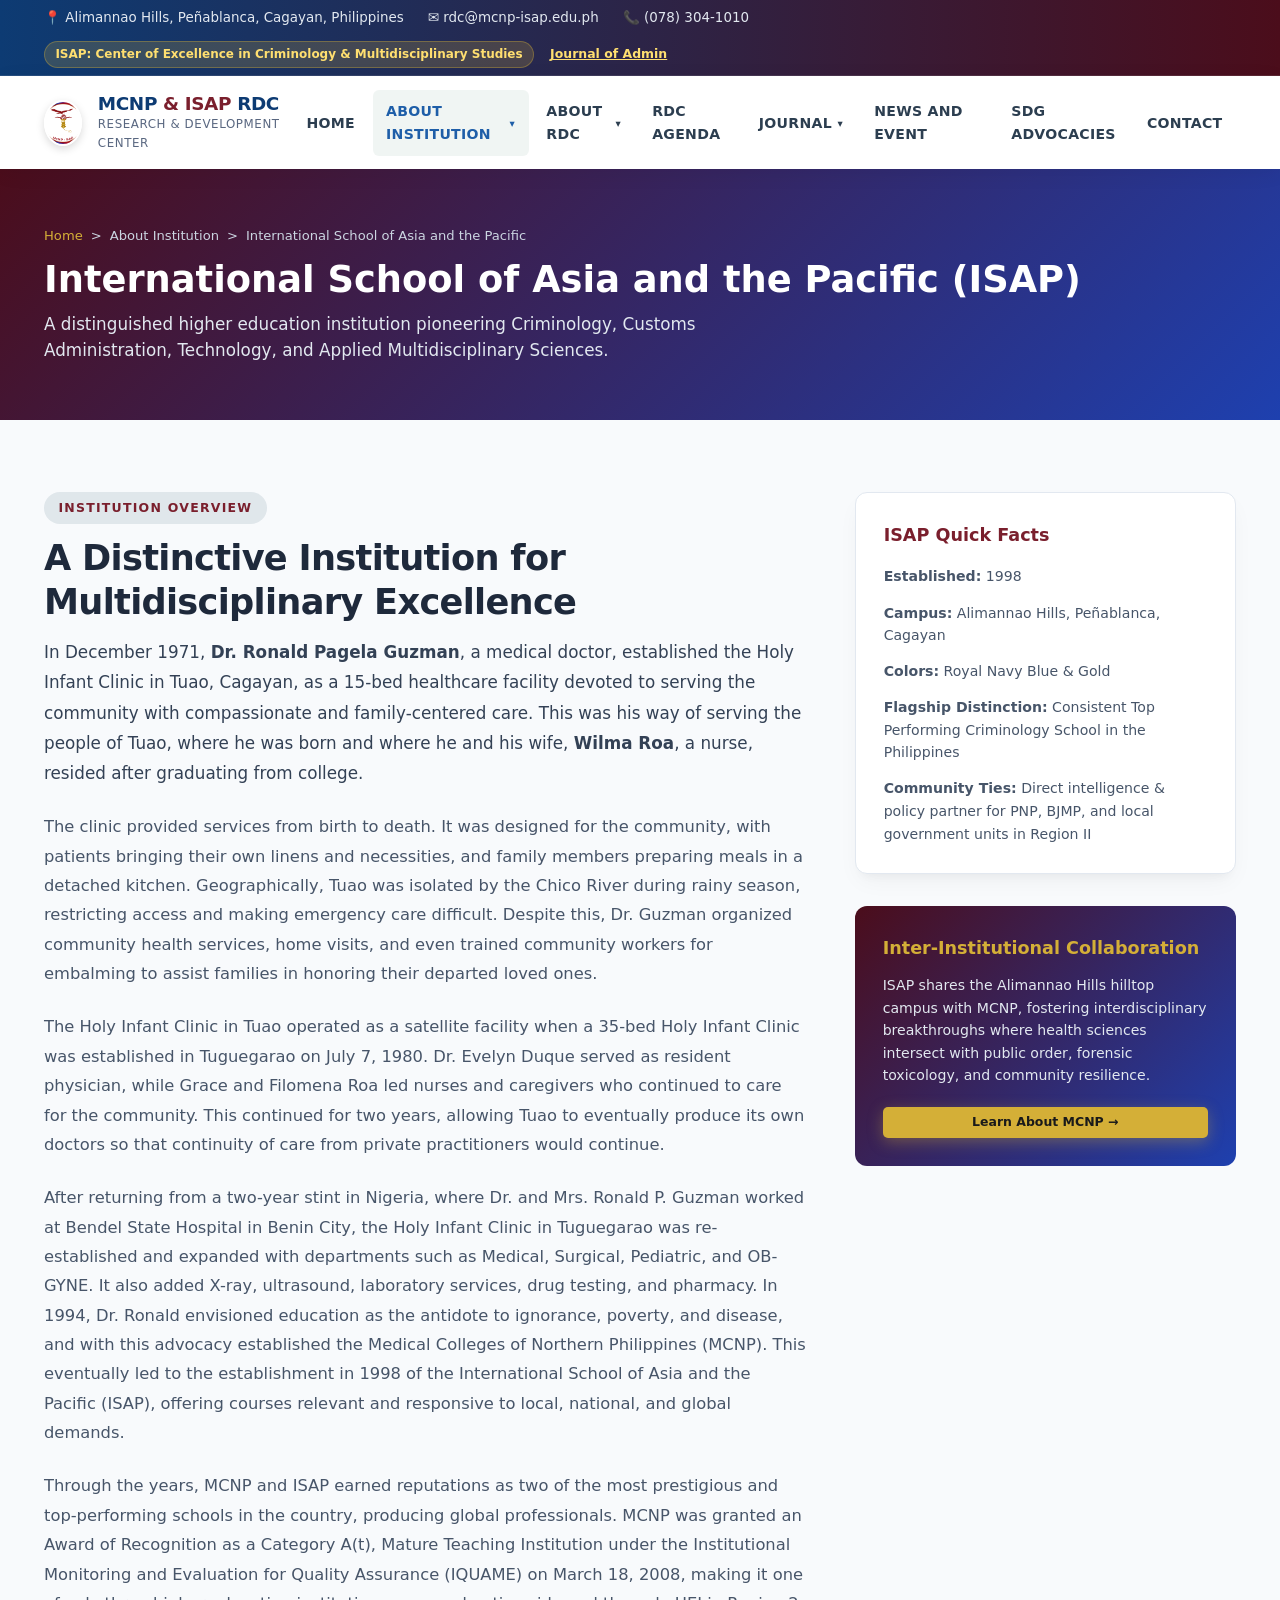
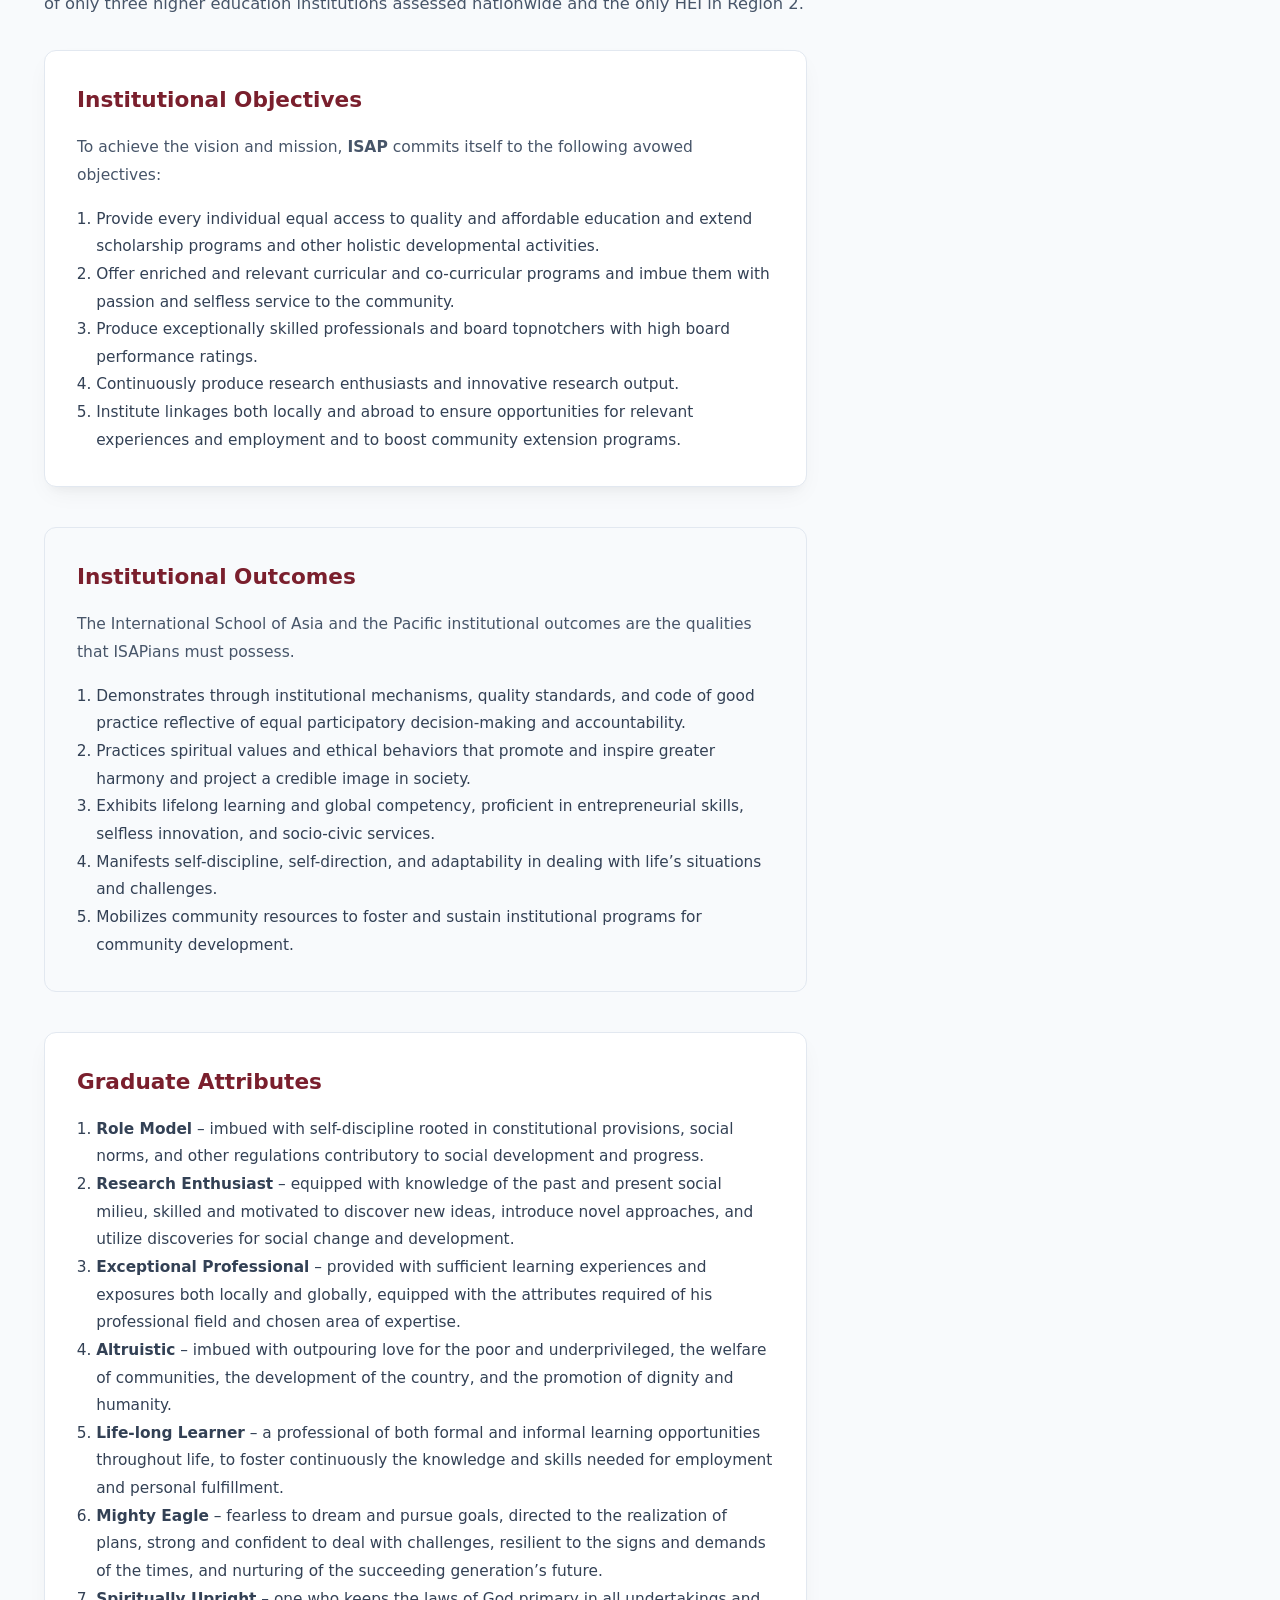
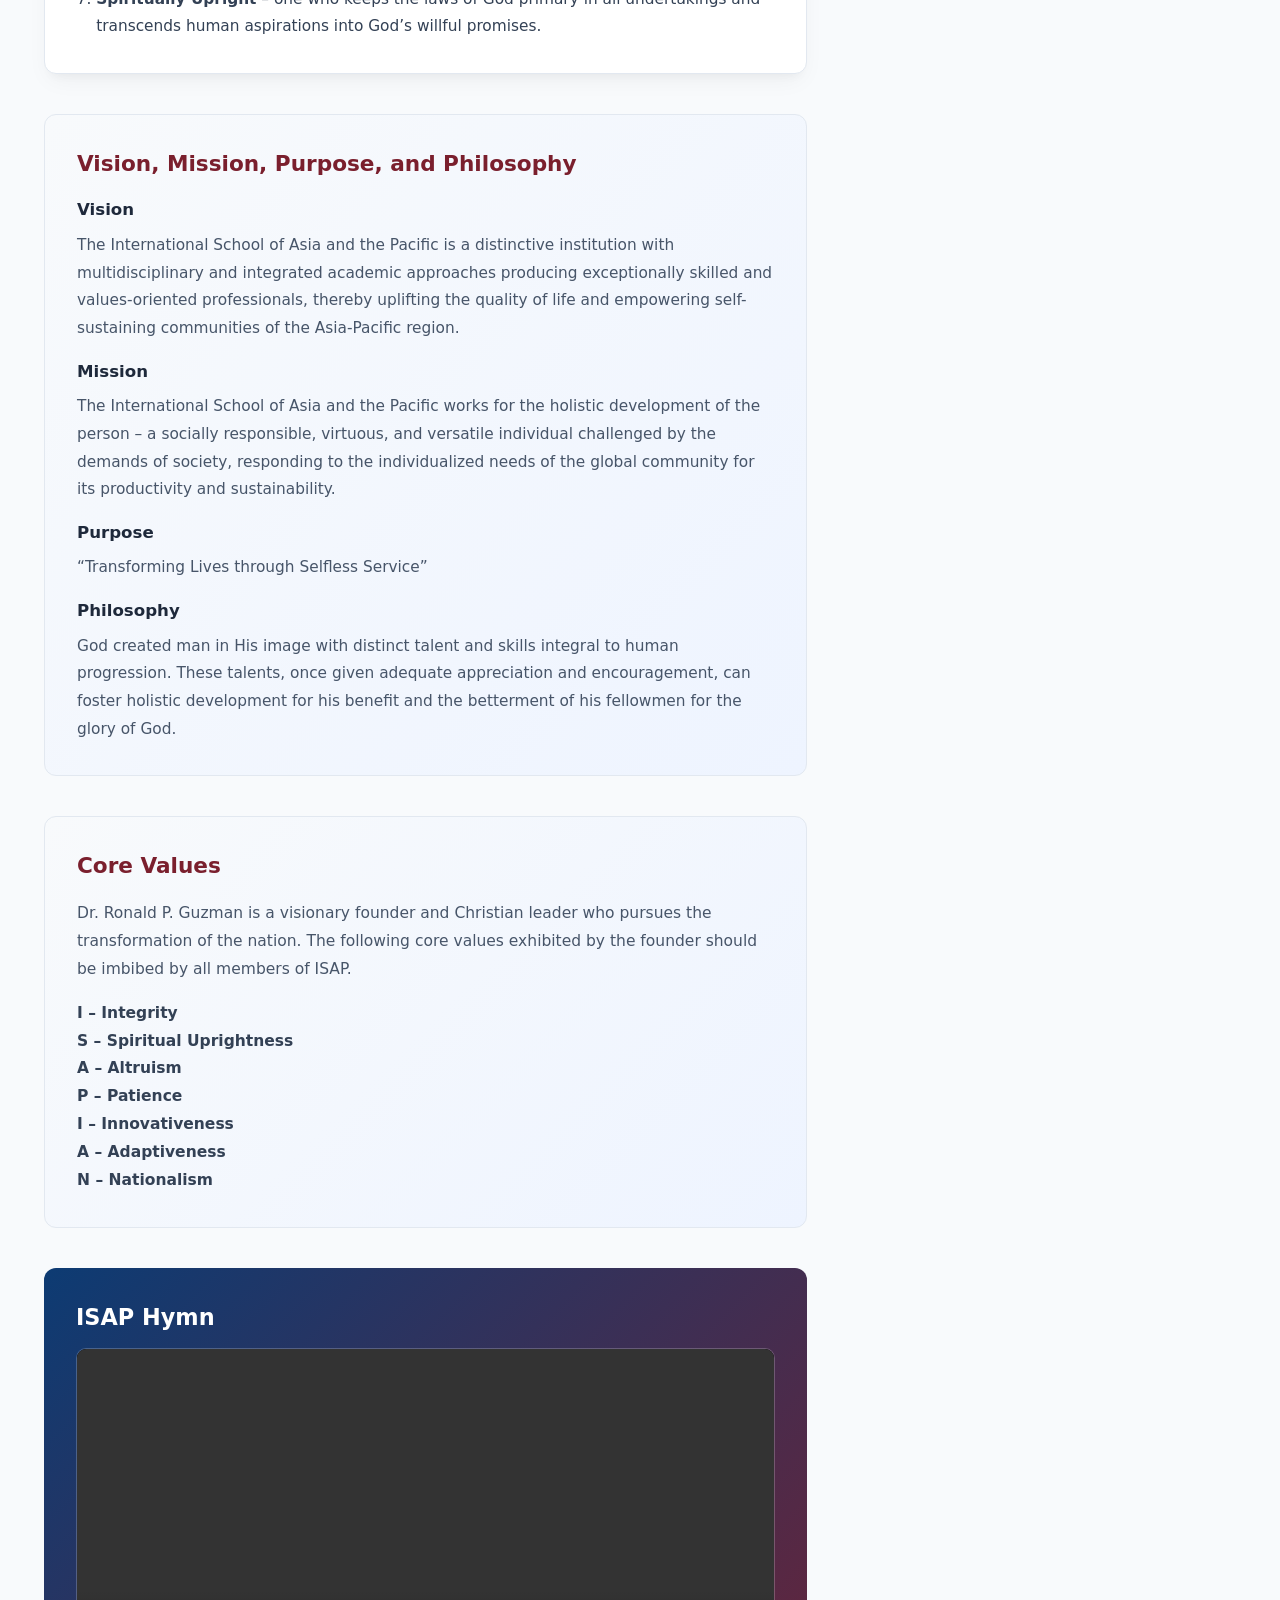
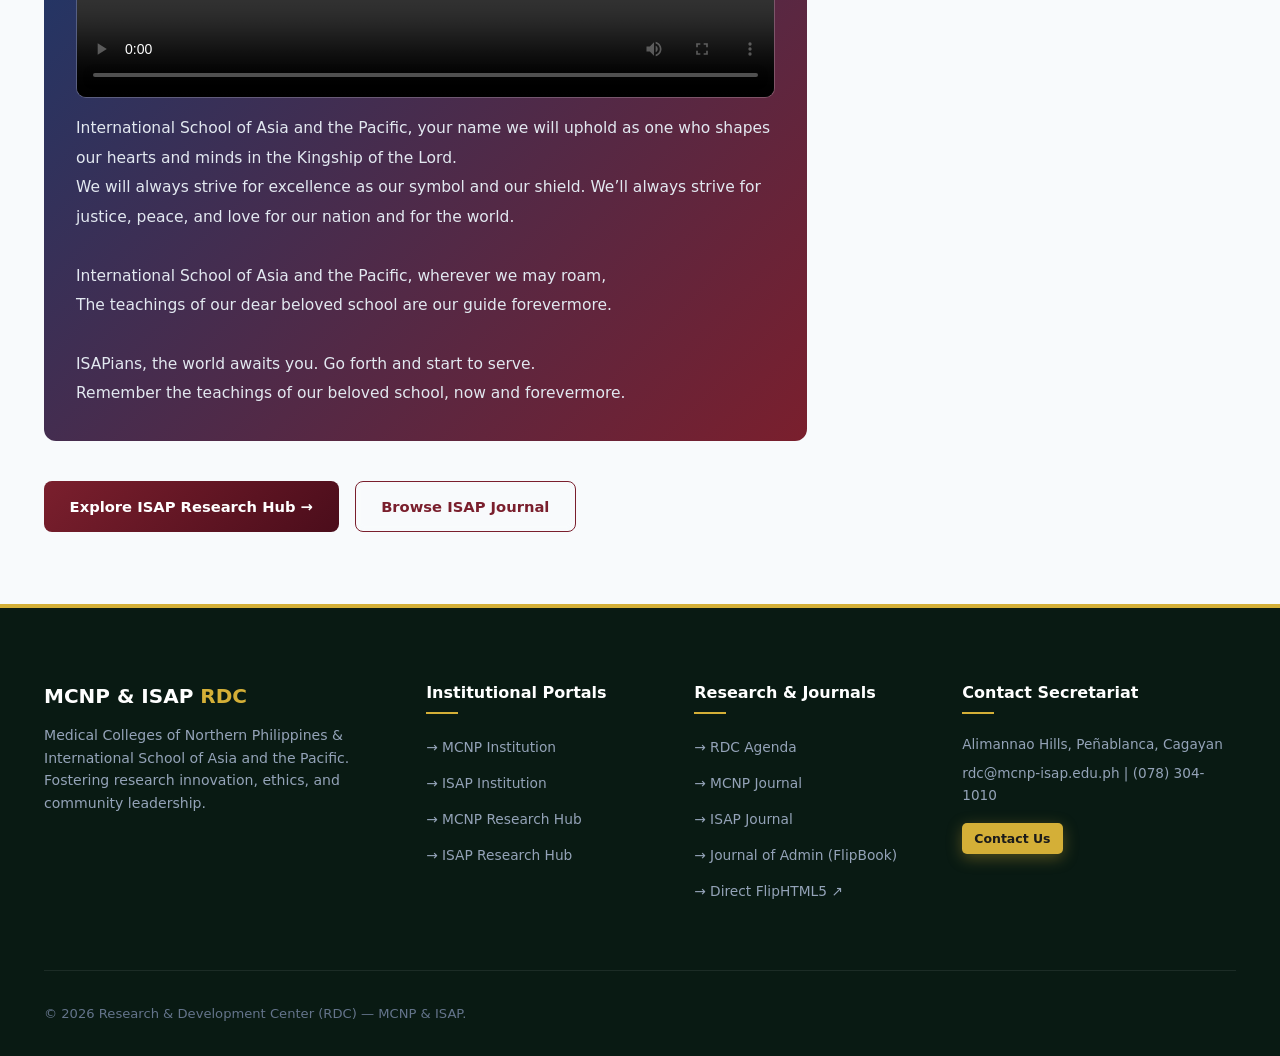
==== about-isap.html @ 2d0bb9cc "Initial commit: RDC website" ====
<!DOCTYPE html>
<html lang="en">
<head>
  <meta charset="UTF-8">
  <meta name="viewport" content="width=device-width, initial-scale=1.0">
  <title>About ISAP | International School of Asia and the Pacific</title>
  <link rel="stylesheet" href="css/style.css">
</head>
<body>

  <!-- Top Institutional Bar -->
  <header class="topbar">
    <div class="container">
      <div class="topbar-info">
        <span>📍 Alimannao Hills, Peñablanca, Cagayan, Philippines</span>
        <span>✉️ rdc@mcnp-isap.edu.ph</span>
        <span>📞 (078) 304-1010</span>
      </div>
      <div class="topbar-right">
        <span class="badge-pill">ISAP: Center of Excellence in Criminology &amp; Multidisciplinary Studies</span>
        <a href="journal-admin.html" style="color: #ffdf70; font-weight: 600; text-decoration: underline; font-size: 0.78rem;">Journal of Admin</a>
      </div>
    </div>
  </header>

  <!-- Main Navigation Header -->
  <header class="main-header">
    <div class="container">
      <div class="header-inner">
        <a href="index.html" class="brand-wrapper">
          <div class="brand-logos">
            <img class="brand-header-image" src="assets/MCNP%20.%20ISAP%20FB%20PROFILE%20copy.png" alt="MCNP and ISAP" title="Medical Colleges of Northern Philippines and International School of Asia and the Pacific">
          </div>
          <div class="brand-text">
            <h1>MCNP <span>&amp; ISAP</span> RDC</h1>
            <p>Research &amp; Development Center</p>
          </div>
        </a>

        <nav class="main-nav" aria-label="Main Navigation">
          <ul class="nav-menu">
            <li class="nav-item">
              <a href="index.html" class="nav-link">HOME</a>
            </li>

            <!-- Dropdown: ABOUT INSTITUTION -->
            <li class="nav-item dropdown">
              <a href="about-isap.html" class="nav-link active">
                ABOUT INSTITUTION <span class="arrow">&#9662;</span>
              </a>
              <div class="dropdown-menu">
                <a href="about-mcnp.html" class="dropdown-link">
                  <span>Medical Colleges of Northern Philippines</span>
                  <span class="dropdown-badge badge-mcnp">MCNP</span>
                </a>
                <a href="about-isap.html" class="dropdown-link active">
                  <span>International School of Asia and the Pacific</span>
                  <span class="dropdown-badge badge-isap">ISAP</span>
                </a>
              </div>
            </li>

            <!-- Dropdown: ABOUT RDC -->
            <li class="nav-item dropdown">
              <a href="about-rdc-mcnp.html" class="nav-link">
                ABOUT RDC <span class="arrow">&#9662;</span>
              </a>
              <div class="dropdown-menu">
                <a href="about-rdc-mcnp.html" class="dropdown-link">
                  <span>MCNP Research &amp; Development</span>
                  <span class="dropdown-badge badge-mcnp">MCNP</span>
                </a>
                <a href="about-rdc-isap.html" class="dropdown-link">
                  <span>ISAP Research &amp; Development</span>
                  <span class="dropdown-badge badge-isap">ISAP</span>
                </a>
              </div>
            </li>

            <li class="nav-item">
              <a href="rdc-agenda.html" class="nav-link">RDC AGENDA</a>
            </li>

            <!-- Dropdown: JOURNAL -->
            <li class="nav-item dropdown">
              <a href="journal-mcnp.html" class="nav-link">
                JOURNAL <span class="arrow">&#9662;</span>
              </a>
              <div class="dropdown-menu">
                <a href="journal-mcnp.html" class="dropdown-link">
                  <span>MCNP Health &amp; Allied Sciences</span>
                  <span class="dropdown-badge badge-mcnp">MCNP</span>
                </a>
                <a href="journal-isap.html" class="dropdown-link">
                  <span>ISAP Multidisciplinary Journal</span>
                  <span class="dropdown-badge badge-isap">ISAP</span>
                </a>
                <a href="journal-admin.html" class="dropdown-link">
                  <span>Journal of Admin (Faculty Research)</span>
                  <span class="dropdown-badge badge-admin">ADMIN</span>
                </a>
                <a href="https://online.fliphtml5.com/ffqhu/swzy/#p=1" target="_blank" rel="noopener noreferrer" class="dropdown-link" style="border-top: 1px dashed var(--border-color); color: #b89726; font-size: 0.82rem;">
                  <span>Direct Online FlipBook ↗</span>
                  <span class="dropdown-badge badge-admin">FlipHTML5</span>
                </a>
              </div>
            </li>

            <li class="nav-item">
              <a href="news-events.html" class="nav-link">NEWS AND EVENT</a>
            </li>

            <li class="nav-item">
              <a href="adg-advocacy.html" class="nav-link">SDG ADVOCACIES</a>
            </li>

            <li class="nav-item">
              <a href="contact.html" class="nav-link">CONTACT</a>
            </li>
          </ul>
        </nav>

        <button class="mobile-toggle" aria-label="Toggle Navigation">&#9776;</button>
      </div>
    </div>
  </header>

  <!-- Page Hero -->
  <section class="page-hero" style="background: linear-gradient(135deg, var(--isap-blue-dark) 0%, #1e40af 100%);">
    <div class="container">
      <div class="breadcrumbs">
        <a href="index.html">Home</a> &gt; <span>About Institution</span> &gt; <span>International School of Asia and the Pacific</span>
      </div>
      <h1>International School of Asia and the Pacific (ISAP)</h1>
      <p>A distinguished higher education institution pioneering Criminology, Customs Administration, Technology, and Applied Multidisciplinary Sciences.</p>
    </div>
  </section>

  <!-- Main Content -->
  <main class="section">
    <div class="container">
      <div style="display: grid; grid-template-columns: 2fr 1fr; gap: 3rem; align-items: start;">
        <div>
          <span class="section-tag" style="color: var(--isap-blue); background: rgba(11, 60, 93, 0.1);">Institution Overview</span>
          <h2 class="section-title">A Distinctive Institution for Multidisciplinary Excellence</h2>

          <p style="font-size: 1.05rem; color: #334155; line-height: 1.8; margin-bottom: 1.5rem;">
            In December 1971, <strong>Dr. Ronald Pagela Guzman</strong>, a medical doctor, established the Holy Infant Clinic in Tuao, Cagayan, as a 15-bed healthcare facility devoted to serving the community with compassionate and family-centered care. This was his way of serving the people of Tuao, where he was born and where he and his wife, <strong>Wilma Roa</strong>, a nurse, resided after graduating from college.
          </p>

          <p style="font-size: 1.02rem; color: #475569; line-height: 1.8; margin-bottom: 1.5rem;">
            The clinic provided services from birth to death. It was designed for the community, with patients bringing their own linens and necessities, and family members preparing meals in a detached kitchen. Geographically, Tuao was isolated by the Chico River during rainy season, restricting access and making emergency care difficult. Despite this, Dr. Guzman organized community health services, home visits, and even trained community workers for embalming to assist families in honoring their departed loved ones.
          </p>

          <p style="font-size: 1.02rem; color: #475569; line-height: 1.8; margin-bottom: 1.5rem;">
            The Holy Infant Clinic in Tuao operated as a satellite facility when a 35-bed Holy Infant Clinic was established in Tuguegarao on July 7, 1980. Dr. Evelyn Duque served as resident physician, while Grace and Filomena Roa led nurses and caregivers who continued to care for the community. This continued for two years, allowing Tuao to eventually produce its own doctors so that continuity of care from private practitioners would continue.
          </p>

          <p style="font-size: 1.02rem; color: #475569; line-height: 1.8; margin-bottom: 1.5rem;">
            After returning from a two-year stint in Nigeria, where Dr. and Mrs. Ronald P. Guzman worked at Bendel State Hospital in Benin City, the Holy Infant Clinic in Tuguegarao was re-established and expanded with departments such as Medical, Surgical, Pediatric, and OB-GYNE. It also added X-ray, ultrasound, laboratory services, drug testing, and pharmacy. In 1994, Dr. Ronald envisioned education as the antidote to ignorance, poverty, and disease, and with this advocacy established the Medical Colleges of Northern Philippines (MCNP). This eventually led to the establishment in 1998 of the International School of Asia and the Pacific (ISAP), offering courses relevant and responsive to local, national, and global demands.
          </p>

          <p style="font-size: 1.02rem; color: #475569; line-height: 1.8; margin-bottom: 2rem;">
            Through the years, MCNP and ISAP earned reputations as two of the most prestigious and top-performing schools in the country, producing global professionals. MCNP was granted an Award of Recognition as a Category A(t), Mature Teaching Institution under the Institutional Monitoring and Evaluation for Quality Assurance (IQUAME) on March 18, 2008, making it one of only three higher education institutions assessed nationwide and the only HEI in Region 2.
          </p>

          <div style="background: var(--white); border-radius: 12px; padding: 2rem; border: 1px solid var(--border-color); margin-bottom: 2.5rem; box-shadow: var(--card-shadow);">
            <h3 style="color: var(--isap-blue); margin-bottom: 1rem; font-size: 1.35rem;">Institutional Objectives</h3>
            <p style="color: #475569; font-size: 0.97rem; line-height: 1.8; margin-bottom: 1rem;">
              To achieve the vision and mission, <strong>ISAP</strong> commits itself to the following avowed objectives:
            </p>
            <ol style="margin: 0; padding-left: 1.2rem; color: #334155; line-height: 1.8; font-size: 0.96rem;">
              <li>Provide every individual equal access to quality and affordable education and extend scholarship programs and other holistic developmental activities.</li>
              <li>Offer enriched and relevant curricular and co-curricular programs and imbue them with passion and selfless service to the community.</li>
              <li>Produce exceptionally skilled professionals and board topnotchers with high board performance ratings.</li>
              <li>Continuously produce research enthusiasts and innovative research output.</li>
              <li>Institute linkages both locally and abroad to ensure opportunities for relevant experiences and employment and to boost community extension programs.</li>
            </ol>
          </div>

          <div style="background: #f8fafc; border-radius: 12px; padding: 2rem; border: 1px solid var(--border-color); margin-bottom: 2.5rem;">
            <h3 style="color: var(--isap-blue); margin-bottom: 1rem; font-size: 1.35rem;">Institutional Outcomes</h3>
            <p style="color: #475569; font-size: 0.97rem; line-height: 1.8; margin-bottom: 1rem;">
              The International School of Asia and the Pacific institutional outcomes are the qualities that ISAPians must possess.
            </p>
            <ol style="margin: 0; padding-left: 1.2rem; color: #334155; line-height: 1.8; font-size: 0.96rem;">
              <li>Demonstrates through institutional mechanisms, quality standards, and code of good practice reflective of equal participatory decision-making and accountability.</li>
              <li>Practices spiritual values and ethical behaviors that promote and inspire greater harmony and project a credible image in society.</li>
              <li>Exhibits lifelong learning and global competency, proficient in entrepreneurial skills, selfless innovation, and socio-civic services.</li>
              <li>Manifests self-discipline, self-direction, and adaptability in dealing with life’s situations and challenges.</li>
              <li>Mobilizes community resources to foster and sustain institutional programs for community development.</li>
            </ol>
          </div>

          <div style="background: var(--white); border-radius: 12px; padding: 2rem; border: 1px solid var(--border-color); margin-bottom: 2.5rem; box-shadow: var(--card-shadow);">
            <h3 style="color: var(--isap-blue); margin-bottom: 1rem; font-size: 1.35rem;">Graduate Attributes</h3>
            <ol style="margin: 0; padding-left: 1.2rem; color: #334155; line-height: 1.8; font-size: 0.96rem;">
              <li><strong>Role Model</strong> – imbued with self-discipline rooted in constitutional provisions, social norms, and other regulations contributory to social development and progress.</li>
              <li><strong>Research Enthusiast</strong> – equipped with knowledge of the past and present social milieu, skilled and motivated to discover new ideas, introduce novel approaches, and utilize discoveries for social change and development.</li>
              <li><strong>Exceptional Professional</strong> – provided with sufficient learning experiences and exposures both locally and globally, equipped with the attributes required of his professional field and chosen area of expertise.</li>
              <li><strong>Altruistic</strong> – imbued with outpouring love for the poor and underprivileged, the welfare of communities, the development of the country, and the promotion of dignity and humanity.</li>
              <li><strong>Life-long Learner</strong> – a professional of both formal and informal learning opportunities throughout life, to foster continuously the knowledge and skills needed for employment and personal fulfillment.</li>
              <li><strong>Mighty Eagle</strong> – fearless to dream and pursue goals, directed to the realization of plans, strong and confident to deal with challenges, resilient to the signs and demands of the times, and nurturing of the succeeding generation’s future.</li>
              <li><strong>Spiritually Upright</strong> – one who keeps the laws of God primary in all undertakings and transcends human aspirations into God’s willful promises.</li>
            </ol>
          </div>

          <div style="background: linear-gradient(135deg, #f8fafc, #eef4ff); border-radius: 12px; padding: 2rem; border: 1px solid var(--border-color); margin-bottom: 2.5rem;">
            <h3 style="color: var(--isap-blue); margin-bottom: 1rem; font-size: 1.35rem;">Vision, Mission, Purpose, and Philosophy</h3>
            <h4 style="font-size: 1.04rem; color: #1e293b; margin-bottom: 0.5rem;">Vision</h4>
            <p style="font-size: 0.96rem; color: #475569; line-height: 1.8; margin-bottom: 1rem;">
              The International School of Asia and the Pacific is a distinctive institution with multidisciplinary and integrated academic approaches producing exceptionally skilled and values-oriented professionals, thereby uplifting the quality of life and empowering self-sustaining communities of the Asia-Pacific region.
            </p>

            <h4 style="font-size: 1.04rem; color: #1e293b; margin-bottom: 0.5rem;">Mission</h4>
            <p style="font-size: 0.96rem; color: #475569; line-height: 1.8; margin-bottom: 1rem;">
              The International School of Asia and the Pacific works for the holistic development of the person – a socially responsible, virtuous, and versatile individual challenged by the demands of society, responding to the individualized needs of the global community for its productivity and sustainability.
            </p>

            <h4 style="font-size: 1.04rem; color: #1e293b; margin-bottom: 0.5rem;">Purpose</h4>
            <p style="font-size: 0.96rem; color: #475569; line-height: 1.8; margin-bottom: 1rem;">
              “Transforming Lives through Selfless Service”
            </p>

            <h4 style="font-size: 1.04rem; color: #1e293b; margin-bottom: 0.5rem;">Philosophy</h4>
            <p style="font-size: 0.96rem; color: #475569; line-height: 1.8; margin-bottom: 0;">
              God created man in His image with distinct talent and skills integral to human progression. These talents, once given adequate appreciation and encouragement, can foster holistic development for his benefit and the betterment of his fellowmen for the glory of God.
            </p>
          </div>

          <div style="background: linear-gradient(135deg, #f8fafc, #eef4ff); border-radius: 12px; padding: 2rem; border: 1px solid var(--border-color); margin-bottom: 2.5rem;">
            <h3 style="color: var(--isap-blue); margin-bottom: 1rem; font-size: 1.35rem;">Core Values</h3>
            <p style="font-size: 0.97rem; color: #475569; line-height: 1.8; margin-bottom: 1rem;">
              Dr. Ronald P. Guzman is a visionary founder and Christian leader who pursues the transformation of the nation. The following core values exhibited by the founder should be imbibed by all members of ISAP.
            </p>
            <p style="font-size: 0.97rem; color: #334155; line-height: 1.8; font-weight: 700; margin: 0;">
              I – Integrity<br>
              S – Spiritual Uprightness<br>
              A – Altruism<br>
              P – Patience<br>
              I – Innovativeness<br>
              A – Adaptiveness<br>
              N – Nationalism
            </p>
          </div>

          <div style="background: linear-gradient(135deg, #0d3b73, #7a1f2d); color: #fff; border-radius: 12px; padding: 2rem; margin-bottom: 2.5rem;">
            <h3 style="font-size: 1.4rem; margin-bottom: 0.75rem; color: #fff;">ISAP Hymn</h3>
            <div style="margin-bottom: 1rem; border-radius: 10px; overflow: hidden; background: rgba(255,255,255,0.08); border: 1px solid rgba(255,255,255,0.15);">
              <video controls playsinline preload="metadata" style="width: 100%; display: block; max-height: 420px; background: #000;">
                <source src="https://isap.edu.ph/wp-content/uploads/2025/07/Isap-Hymn-2025.mp4?_=2" type="video/mp4">
                Your browser does not support the video tag.
              </video>
            </div>
            <p style="font-size: 0.97rem; line-height: 1.9; color: #e2e8f0; margin: 0;">
              International School of Asia and the Pacific, your name we will uphold as one who shapes our hearts and minds in the Kingship of the Lord.<br>
              We will always strive for excellence as our symbol and our shield. We’ll always strive for justice, peace, and love for our nation and for the world.<br><br>
              International School of Asia and the Pacific, wherever we may roam,<br>
              The teachings of our dear beloved school are our guide forevermore.<br><br>
              ISAPians, the world awaits you. Go forth and start to serve.<br>
              Remember the teachings of our beloved school, now and forevermore.
            </p>
          </div>

          <div style="display: flex; gap: 1rem;">
            <a href="about-rdc-isap.html" class="btn btn-isap">Explore ISAP Research Hub &rarr;</a>
            <a href="journal-isap.html" class="btn btn-outline-white" style="color: var(--isap-blue); border-color: var(--isap-blue);">Browse ISAP Journal</a>
          </div>
        </div>

        <!-- Sidebar -->
        <div>
          <div style="background: var(--white); border-radius: 12px; padding: 1.75rem; border: 1px solid var(--border-color); box-shadow: var(--card-shadow); margin-bottom: 2rem;">
            <h4 style="font-size: 1.1rem; color: var(--isap-blue); margin-bottom: 1rem;">ISAP Quick Facts</h4>
            <ul style="display: flex; flex-direction: column; gap: 0.85rem; font-size: 0.88rem; color: #475569;">
              <li><strong>Established:</strong> 1998</li>
              <li><strong>Campus:</strong> Alimannao Hills, Peñablanca, Cagayan</li>
              <li><strong>Colors:</strong> Royal Navy Blue &amp; Gold</li>
              <li><strong>Flagship Distinction:</strong> Consistent Top Performing Criminology School in the Philippines</li>
              <li><strong>Community Ties:</strong> Direct intelligence &amp; policy partner for PNP, BJMP, and local government units in Region II</li>
            </ul>
          </div>

          <div style="background: linear-gradient(135deg, var(--isap-blue-dark), #1e40af); color: #fff; border-radius: 12px; padding: 1.75rem;">
            <h4 style="font-size: 1.1rem; color: var(--gold); margin-bottom: 0.75rem;">Inter-Institutional Collaboration</h4>
            <p style="font-size: 0.88rem; line-height: 1.6; color: #e2e8f0; margin-bottom: 1.25rem;">
              ISAP shares the Alimannao Hills hilltop campus with MCNP, fostering interdisciplinary breakthroughs where health sciences intersect with public order, forensic toxicology, and community resilience.
            </p>
            <a href="about-mcnp.html" class="btn btn-sm btn-gold" style="width: 100%; justify-content: center;">Learn About MCNP &rarr;</a>
          </div>
        </div>
      </div>
    </div>
  </main>

  <!-- Footer -->
  <footer class="site-footer">
    <div class="container">
      <div class="footer-grid">
        <div class="footer-brand">
          <h4>MCNP &amp; ISAP <span>RDC</span></h4>
          <p>Medical Colleges of Northern Philippines &amp; International School of Asia and the Pacific. Fostering research innovation, ethics, and community leadership.</p>
        </div>
        <div class="footer-col">
          <h5>Institutional Portals</h5>
          <ul class="footer-links">
            <li><a href="about-mcnp.html">&rarr; MCNP Institution</a></li>
            <li><a href="about-isap.html">&rarr; ISAP Institution</a></li>
            <li><a href="about-rdc-mcnp.html">&rarr; MCNP Research Hub</a></li>
            <li><a href="about-rdc-isap.html">&rarr; ISAP Research Hub</a></li>
          </ul>
        </div>
        <div class="footer-col">
          <h5>Research &amp; Journals</h5>
          <ul class="footer-links">
            <li><a href="rdc-agenda.html">&rarr; RDC Agenda</a></li>
            <li><a href="journal-mcnp.html">&rarr; MCNP Journal</a></li>
            <li><a href="journal-isap.html">&rarr; ISAP Journal</a></li>
            <li><a href="journal-admin.html">&rarr; Journal of Admin (FlipBook)</a></li>
            <li><a href="https://online.fliphtml5.com/ffqhu/swzy/#p=1" target="_blank" rel="noopener noreferrer">&rarr; Direct FlipHTML5 ↗</a></li>
          </ul>
        </div>
        <div class="footer-col">
          <h5>Contact Secretariat</h5>
          <p style="font-size: 0.85rem; color: #94a3b8; margin-bottom: 0.5rem;">Alimannao Hills, Peñablanca, Cagayan</p>
          <p style="font-size: 0.85rem; color: #94a3b8; margin-bottom: 0.5rem;">rdc@mcnp-isap.edu.ph | (078) 304-1010</p>
          <a href="contact.html" class="btn btn-sm btn-gold" style="margin-top: 0.5rem;">Contact Us</a>
        </div>
      </div>
      <div class="footer-bottom">
        <div>&copy; 2026 Research &amp; Development Center (RDC) — MCNP &amp; ISAP.</div>
      </div>
    </div>
  </footer>

  <script src="js/main.js"></script>
</body>
</html>
---- css/style.css ----
/* ==========================================================================
   RDC WEBSITE - MCNP & ISAP
   Research & Development Center Stylesheet
   Standard HTML5 / CSS3 / Vanilla JS
   ========================================================================== */

:root {
  --mcnp-green: #1e5ea8;
  --mcnp-green-light: #3a75bd;
  --mcnp-green-dark: #0d3b73;
  --isap-blue: #7a1f2d;
  --isap-blue-light: #8b2a39;
  --isap-blue-dark: #4b0d1b;
  --gold: #d4af37;
  --gold-hover: #b89726;
  --gold-light: #fdf8e7;
  
  --dark-text: #1a202c;
  --muted-text: #596780;
  --light-bg: #f8fafc;
  --white: #ffffff;
  --border-color: #e2e8f0;
  --card-shadow: 0 10px 25px -5px rgba(0, 0, 0, 0.05), 0 8px 10px -6px rgba(0, 0, 0, 0.04);
  --hover-shadow: 0 20px 30px -10px rgba(13, 92, 58, 0.12);
  
  --transition: all 0.25s cubic-bezier(0.4, 0, 0.2, 1);
  --border-radius: 10px;
  --max-width: 1240px;
}

* {
  margin: 0;
  padding: 0;
  box-sizing: border-box;
}

html {
  scroll-behavior: smooth;
}

body {
  font-family: 'Segoe UI', system-ui, -apple-system, BlinkMacSystemFont, Roboto, sans-serif;
  color: var(--dark-text);
  background-color: var(--light-bg);
  line-height: 1.6;
  overflow-x: hidden;
}

a {
  color: inherit;
  text-decoration: none;
}

ul {
  list-style: none;
}

img {
  max-width: 100%;
  height: auto;
  display: block;
}

.container {
  width: 100%;
  max-width: var(--max-width);
  margin: 0 auto;
  padding: 0 1.5rem;
}

/* ==========================================================================
   TOP BAR
   ========================================================================== */
.topbar {
  background: linear-gradient(90deg, var(--mcnp-green-dark) 0%, var(--isap-blue-dark) 100%);
  color: #e2e8f0;
  font-size: 0.84rem;
  padding: 0.45rem 0;
  border-bottom: 1px solid rgba(255, 255, 255, 0.1);
}

.topbar .container {
  display: flex;
  justify-content: space-between;
  align-items: center;
  flex-wrap: wrap;
  gap: 0.75rem;
}

.topbar-info {
  display: flex;
  gap: 1.5rem;
  align-items: center;
}

.topbar-info span {
  display: inline-flex;
  align-items: center;
  gap: 0.4rem;
}

.topbar-right {
  display: flex;
  gap: 1rem;
  align-items: center;
}

.badge-pill {
  background: rgba(212, 175, 55, 0.2);
  color: #ffdf70;
  padding: 0.2rem 0.65rem;
  border-radius: 9999px;
  font-size: 0.75rem;
  font-weight: 600;
  border: 1px solid rgba(212, 175, 55, 0.35);
}

/* ==========================================================================
   HEADER & BRANDING
   ========================================================================== */
.main-header {
  background: var(--white);
  box-shadow: 0 4px 20px rgba(0, 0, 0, 0.06);
  position: sticky;
  top: 0;
  z-index: 1000;
}

.header-inner {
  display: flex;
  align-items: center;
  justify-content: space-between;
  padding: 0.85rem 0;
}

.brand-wrapper {
  display: flex;
  align-items: center;
  gap: 1rem;
  text-decoration: none;
}

.brand-logos {
  display: flex;
  align-items: center;
  gap: 0.35rem;
}

.brand-header-image {
  width: 46px;
  height: 46px;
  border-radius: 50%;
  object-fit: cover;
  display: block;
  box-shadow: 0 3px 8px rgba(0, 0, 0, 0.15);
  border: 2px solid var(--white);
}

.logo-circle {
  width: 46px;
  height: 46px;
  border-radius: 50%;
  display: flex;
  align-items: center;
  justify-content: center;
  font-weight: 800;
  font-size: 0.85rem;
  color: var(--white);
  box-shadow: 0 3px 8px rgba(0, 0, 0, 0.15);
  border: 2px solid var(--white);
}

.logo-mcnp {
  background: linear-gradient(135deg, var(--mcnp-green), #108e58);
}

.logo-isap {
  background: linear-gradient(135deg, var(--isap-blue), #2378b3);
}

.brand-text h1 {
  font-size: 1.15rem;
  font-weight: 800;
  color: var(--mcnp-green-dark);
  letter-spacing: -0.02em;
  line-height: 1.2;
}

.brand-text h1 span {
  color: var(--isap-blue);
}

.brand-text p {
  font-size: 0.74rem;
  color: var(--muted-text);
  font-weight: 500;
  text-transform: uppercase;
  letter-spacing: 0.05em;
}

/* ==========================================================================
   NAVIGATION BAR
   ========================================================================== */
.nav-menu {
  display: flex;
  align-items: center;
  gap: 0.25rem;
}

.nav-item {
  position: relative;
}

.nav-link {
  display: inline-flex;
  align-items: center;
  gap: 0.35rem;
  padding: 0.65rem 0.85rem;
  font-size: 0.88rem;
  font-weight: 600;
  color: #2c3e50;
  border-radius: 6px;
  transition: var(--transition);
  text-transform: uppercase;
  letter-spacing: 0.02em;
}

.nav-link:hover,
.nav-link.active {
  color: var(--mcnp-green);
  background: rgba(13, 92, 58, 0.06);
}

.nav-link .arrow {
  font-size: 0.65rem;
  transition: transform 0.2s ease;
}

.nav-item:hover .arrow {
  transform: rotate(180deg);
}

/* Dropdown Menu */
.dropdown-menu {
  position: absolute;
  top: 100%;
  left: 0;
  background: var(--white);
  min-width: 230px;
  border-radius: 8px;
  box-shadow: 0 15px 30px rgba(0, 0, 0, 0.12), 0 4px 8px rgba(0, 0, 0, 0.06);
  padding: 0.5rem 0;
  opacity: 0;
  visibility: hidden;
  transform: translateY(10px);
  transition: all 0.2s ease;
  border: 1px solid var(--border-color);
  z-index: 100;
}

.nav-item:hover .dropdown-menu,
.nav-item:focus-within .dropdown-menu {
  opacity: 1;
  visibility: visible;
  transform: translateY(0);
}

.dropdown-link {
  display: flex;
  align-items: center;
  justify-content: space-between;
  padding: 0.65rem 1.15rem;
  font-size: 0.86rem;
  font-weight: 600;
  color: #334155;
  transition: var(--transition);
}

.dropdown-link:hover {
  background: #f1f5f9;
  color: var(--mcnp-green);
  padding-left: 1.4rem;
}

.dropdown-badge {
  font-size: 0.68rem;
  padding: 0.15rem 0.45rem;
  border-radius: 4px;
  font-weight: 700;
  background: #e2e8f0;
  color: #475569;
}

.badge-mcnp {
  background: rgba(30, 94, 168, 0.12);
  color: #1e5ea8;
}

.badge-isap {
  background: rgba(122, 31, 45, 0.12);
  color: #7a1f2d;
}

.badge-admin {
  background: rgba(212, 175, 55, 0.2);
  color: #926f0d;
}

/* Mobile Toggle */
.mobile-toggle {
  display: none;
  background: none;
  border: none;
  font-size: 1.5rem;
  color: var(--dark-text);
  cursor: pointer;
  padding: 0.5rem;
}

/* ==========================================================================
   HERO SECTION
   ========================================================================== */
.hero-section {
  position: relative;
  background: linear-gradient(135deg, rgba(13, 59, 115, 0.97) 0%, rgba(122, 31, 45, 0.92) 100%),
              url('data:image/svg+xml;utf8,<svg xmlns="http://www.w3.org/2000/svg" width="60" height="60" viewBox="0 0 60 60"><circle cx="30" cy="30" r="1.5" fill="rgba(255,255,255,0.06)"/></svg>');
  color: var(--white);
  padding: 5rem 0 4.5rem;
  overflow: hidden;
}

.hero-grid {
  display: grid;
  grid-template-columns: 1.15fr 0.85fr;
  gap: 3.5rem;
  align-items: center;
}

.hero-content h2 {
  font-size: 2.75rem;
  font-weight: 800;
  line-height: 1.15;
  margin-bottom: 1.25rem;
  letter-spacing: -0.02em;
}

.hero-content h2 span {
  color: var(--gold);
}

.hero-lead {
  font-size: 1.12rem;
  line-height: 1.7;
  color: #e2e8f0;
  margin-bottom: 2rem;
  max-width: 95%;
}

.hero-actions {
  display: flex;
  gap: 1rem;
  flex-wrap: wrap;
}

.btn {
  display: inline-flex;
  align-items: center;
  gap: 0.5rem;
  padding: 0.8rem 1.6rem;
  border-radius: 8px;
  font-weight: 700;
  font-size: 0.92rem;
  cursor: pointer;
  transition: var(--transition);
  border: none;
}

.btn-gold {
  background: var(--gold);
  color: #1a1a1a;
  box-shadow: 0 4px 15px rgba(212, 175, 55, 0.35);
}

.btn-gold:hover {
  background: #e6bf43;
  transform: translateY(-2px);
  box-shadow: 0 6px 20px rgba(212, 175, 55, 0.45);
}

.btn-outline-white {
  background: rgba(255, 255, 255, 0.08);
  color: var(--white);
  border: 1px solid rgba(255, 255, 255, 0.3);
  backdrop-filter: blur(4px);
}

.btn-outline-white:hover {
  background: var(--white);
  color: var(--mcnp-green-dark);
  transform: translateY(-2px);
}

.btn-mcnp {
  background: linear-gradient(135deg, #1e5ea8 0%, #0d3b73 100%);
  color: var(--white);
}

.btn-mcnp:hover {
  background: linear-gradient(135deg, #2b6db8 0%, #124a85 100%);
  transform: translateY(-2px);
}

.btn-isap {
  background: linear-gradient(135deg, #7a1f2d 0%, #4b0d1b 100%);
  color: var(--white);
}

.btn-isap:hover {
  background: linear-gradient(135deg, #8b2a39 0%, #5d1222 100%);
  transform: translateY(-2px);
}

/* Quick Notice Card in Hero */
.hero-card {
  background: rgba(255, 255, 255, 0.07);
  backdrop-filter: blur(12px);
  border: 1px solid rgba(255, 255, 255, 0.15);
  border-radius: 16px;
  padding: 2rem;
  box-shadow: 0 20px 40px rgba(0, 0, 0, 0.2);
}

.hero-card-header {
  display: flex;
  justify-content: space-between;
  align-items: center;
  margin-bottom: 1.25rem;
  padding-bottom: 0.75rem;
  border-bottom: 1px solid rgba(255, 255, 255, 0.15);
}

.hero-card-header h3 {
  font-size: 1.15rem;
  color: var(--gold);
}

.hero-announcement {
  display: flex;
  flex-direction: column;
  gap: 1rem;
}

.announcement-item {
  background: rgba(0, 0, 0, 0.2);
  padding: 1rem;
  border-radius: 10px;
  border-left: 4px solid var(--gold);
}

.announcement-date {
  font-size: 0.72rem;
  color: #cbd5e1;
  text-transform: uppercase;
  letter-spacing: 0.05em;
  font-weight: 600;
}

.announcement-item h4 {
  font-size: 0.95rem;
  margin: 0.25rem 0;
  color: #ffffff;
}

.announcement-item p {
  font-size: 0.82rem;
  color: #cbd5e1;
}

/* ==========================================================================
   METRICS COUNTER BAR
   ========================================================================== */
.metrics-section {
  margin-top: -2rem;
  position: relative;
  z-index: 10;
  margin-bottom: 3.5rem;
}

.metrics-grid {
  display: grid;
  grid-template-columns: repeat(4, 1fr);
  gap: 1.25rem;
  background: var(--white);
  padding: 1.75rem 2rem;
  border-radius: 14px;
  box-shadow: 0 12px 30px rgba(0, 0, 0, 0.08);
  border: 1px solid var(--border-color);
}

.metric-card {
  text-align: center;
  border-right: 1px solid #edf2f7;
  padding: 0.5rem 1rem;
}

.metric-card:last-child {
  border-right: none;
}

.metric-number {
  font-size: 2.25rem;
  font-weight: 800;
  color: var(--mcnp-green);
  line-height: 1.1;
  margin-bottom: 0.25rem;
}

.metric-card:nth-child(2) .metric-number {
  color: var(--isap-blue);
}

.metric-card:nth-child(3) .metric-number {
  color: #b89726;
}

.metric-label {
  font-size: 0.82rem;
  font-weight: 600;
  color: var(--muted-text);
  text-transform: uppercase;
  letter-spacing: 0.03em;
}

/* ==========================================================================
   SECTION HEADINGS
   ========================================================================== */
.section {
  padding: 4.5rem 0;
}

.section-title-wrap {
  text-align: center;
  max-width: 750px;
  margin: 0 auto 3rem;
}

.section-tag {
  display: inline-block;
  font-size: 0.78rem;
  font-weight: 700;
  text-transform: uppercase;
  letter-spacing: 0.1em;
  color: #1e5ea8;
  background: rgba(30, 94, 168, 0.1);
  padding: 0.35rem 0.9rem;
  border-radius: 50px;
  margin-bottom: 0.75rem;
}

.section-title {
  font-size: 2.2rem;
  font-weight: 800;
  color: #1e293b;
  letter-spacing: -0.02em;
  line-height: 1.25;
  margin-bottom: 0.85rem;
}

.section-desc {
  font-size: 1.02rem;
  color: var(--muted-text);
}

/* ==========================================================================
   TWIN INSTITUTIONS HIGHLIGHTS
   ========================================================================== */
.institutions-grid {
  display: grid;
  grid-template-columns: 1fr 1fr;
  gap: 2rem;
}

.inst-card {
  background: var(--white);
  border-radius: 16px;
  overflow: hidden;
  box-shadow: var(--card-shadow);
  border: 1px solid var(--border-color);
  transition: var(--transition);
  display: flex;
  flex-direction: column;
}

.inst-card:hover {
  transform: translateY(-6px);
  box-shadow: 0 20px 30px -10px rgba(30, 94, 168, 0.18), 0 10px 20px -12px rgba(122, 31, 45, 0.16);
}

.inst-banner {
  padding: 2rem 2.5rem;
  color: var(--white);
  position: relative;
}

.inst-banner-mcnp {
  background: linear-gradient(135deg, #1e5ea8 0%, #0d3b73 100%);
}

.inst-banner-isap {
  background: linear-gradient(135deg, #7a1f2d 0%, #4b0d1b 100%);
}

.inst-badge-text {
  font-size: 0.75rem;
  letter-spacing: 0.08em;
  font-weight: 700;
  text-transform: uppercase;
  opacity: 0.85;
}

.inst-banner h3 {
  font-size: 1.7rem;
  font-weight: 800;
  margin: 0.4rem 0;
  line-height: 1.2;
}

.inst-body {
  padding: 2rem 2.5rem;
  display: flex;
  flex-direction: column;
  flex-grow: 1;
  justify-content: space-between;
}

.inst-features {
  margin: 1.25rem 0 2rem;
  display: flex;
  flex-direction: column;
  gap: 0.8rem;
}

.inst-feature-item {
  display: flex;
  align-items: flex-start;
  gap: 0.75rem;
  font-size: 0.92rem;
  color: #334155;
}

.inst-card:nth-child(1) .inst-feature-item svg {
  stroke: #1e5ea8;
}

.inst-card:nth-child(2) .inst-feature-item svg {
  stroke: #7a1f2d;
}

.inst-feature-item svg {
  flex-shrink: 0;
  margin-top: 0.2rem;
}

/* ==========================================================================
   RDC AGENDA PILLARS
   ========================================================================== */
.agenda-grid {
  display: grid;
  grid-template-columns: repeat(auto-fit, minmax(280px, 1fr));
  gap: 1.5rem;
}

.agenda-card {
  background: var(--white);
  padding: 2rem 1.75rem;
  border-radius: 12px;
  border: 1px solid var(--border-color);
  box-shadow: 0 4px 15px rgba(0, 0, 0, 0.03);
  transition: var(--transition);
  position: relative;
  overflow: hidden;
}

.agenda-card:hover {
  transform: translateY(-5px);
  border-color: var(--mcnp-green);
  box-shadow: var(--card-shadow);
}

.agenda-num {
  font-size: 2.5rem;
  font-weight: 900;
  color: #edf2f7;
  position: absolute;
  top: 1rem;
  right: 1.25rem;
  line-height: 1;
}

.agenda-icon {
  width: 48px;
  height: 48px;
  border-radius: 10px;
  display: flex;
  align-items: center;
  justify-content: center;
  margin-bottom: 1.25rem;
  background: rgba(13, 92, 58, 0.1);
  color: var(--mcnp-green);
}

.agenda-card:nth-child(even) .agenda-icon {
  background: rgba(11, 60, 93, 0.1);
  color: var(--isap-blue);
}

.agenda-card h4 {
  font-size: 1.15rem;
  font-weight: 700;
  color: #1e293b;
  margin-bottom: 0.75rem;
}

.agenda-card p {
  font-size: 0.88rem;
  color: var(--muted-text);
  line-height: 1.55;
}

/* ==========================================================================
   JOURNAL SHOWCASE CARDS
   ========================================================================== */
.journal-tabs-wrap {
  display: flex;
  justify-content: center;
  gap: 0.75rem;
  margin-bottom: 2.5rem;
}

.tab-btn {
  padding: 0.65rem 1.4rem;
  border-radius: 50px;
  border: 1px solid var(--border-color);
  background: var(--white);
  font-weight: 600;
  font-size: 0.88rem;
  color: #475569;
  cursor: pointer;
  transition: var(--transition);
}

.tab-btn.active,
.tab-btn:hover {
  background: var(--mcnp-green);
  color: var(--white);
  border-color: var(--mcnp-green);
}

.tab-btn.isap-active {
  background: var(--isap-blue);
  color: var(--white);
  border-color: var(--isap-blue);
}

.articles-grid {
  display: grid;
  grid-template-columns: repeat(auto-fit, minmax(330px, 1fr));
  gap: 1.75rem;
}

.article-card {
  background: var(--white);
  border-radius: 12px;
  padding: 1.75rem;
  border: 1px solid var(--border-color);
  box-shadow: var(--card-shadow);
  display: flex;
  flex-direction: column;
  justify-content: space-between;
  transition: var(--transition);
}

.article-card:hover {
  transform: translateY(-4px);
  box-shadow: var(--hover-shadow);
}

.article-header {
  margin-bottom: 1rem;
}

.article-journal-badge {
  display: inline-block;
  font-size: 0.72rem;
  font-weight: 700;
  padding: 0.2rem 0.6rem;
  border-radius: 4px;
  text-transform: uppercase;
  margin-bottom: 0.6rem;
}

.article-title {
  font-size: 1.08rem;
  font-weight: 700;
  color: #0f172a;
  line-height: 1.4;
  margin-bottom: 0.5rem;
}

.article-authors {
  font-size: 0.84rem;
  color: #64748b;
  font-style: italic;
  margin-bottom: 0.75rem;
}

.article-abstract {
  font-size: 0.86rem;
  color: #475569;
  line-height: 1.55;
  margin-bottom: 1.25rem;
}

.article-meta {
  display: flex;
  justify-content: space-between;
  align-items: center;
  padding-top: 1rem;
  border-top: 1px solid #f1f5f9;
  font-size: 0.78rem;
  color: #94a3b8;
}

/* ==========================================================================
   NEWS & EVENTS LIST
   ========================================================================== */
.news-grid {
  display: grid;
  grid-template-columns: repeat(3, 1fr);
  gap: 1.75rem;
}

.news-card {
  background: var(--white);
  border-radius: 12px;
  overflow: hidden;
  border: 1px solid var(--border-color);
  box-shadow: var(--card-shadow);
  transition: var(--transition);
  display: flex;
  flex-direction: column;
}

.news-card:hover {
  transform: translateY(-5px);
  box-shadow: var(--hover-shadow);
}

.news-thumbnail {
  height: 180px;
  background: linear-gradient(135deg, #1e293b, #334155);
  display: flex;
  align-items: center;
  justify-content: center;
  color: var(--white);
  padding: 1.5rem;
  text-align: center;
  position: relative;
}

.news-date-badge {
  position: absolute;
  top: 1rem;
  left: 1rem;
  background: var(--gold);
  color: #1a1a1a;
  padding: 0.25rem 0.65rem;
  border-radius: 6px;
  font-size: 0.72rem;
  font-weight: 700;
}

.event-gallery-slider {
  position: relative;
  min-height: 8rem;
  margin-top: 1rem;
  border: 1px dashed #cbd5e1;
  border-radius: 6px;
  background: #f8fafc;
}

.event-gallery-slide {
  display: none;
  min-height: 8rem;
  align-items: center;
  justify-content: center;
  color: #94a3b8;
  text-align: center;
}

.event-gallery-slide.active {
  display: flex;
}

.rdc-sop {
  margin-top: 3rem;
  padding: 2.5rem;
  background: var(--white);
  border: 1px solid var(--border-color);
  border-radius: 14px;
  box-shadow: var(--card-shadow);
}

.rdc-sop-header {
  margin-bottom: 1.75rem;
}

.rdc-sop-header h2 {
  margin-bottom: 0.5rem;
}

.rdc-sop-header p {
  color: var(--muted-text);
  line-height: 1.7;
}

.rdc-sop-phases {
  display: grid;
  grid-template-columns: repeat(5, 1fr);
  gap: 0.75rem;
  margin-bottom: 2rem;
}

.rdc-sop-phase {
  padding: 1rem;
  background: #f8fafc;
  border: 1px solid var(--border-color);
  border-radius: 8px;
}

.rdc-sop-phase strong {
  display: block;
  color: var(--mcnp-green);
  font-size: 0.78rem;
  margin-bottom: 0.3rem;
}

.rdc-sop-phase span {
  color: #475569;
  font-size: 0.8rem;
}

.rdc-sop-stage {
  border: 1px solid var(--border-color);
  border-radius: 8px;
  margin-bottom: 0.75rem;
  overflow: hidden;
}

.rdc-sop-stage summary {
  cursor: pointer;
  padding: 1rem 1.15rem;
  color: #1e293b;
  font-weight: 700;
}

.rdc-sop-stage summary::marker {
  color: var(--gold);
}

.rdc-sop-stage-body {
  display: block;
  padding: 0 1.15rem 1.25rem;
}

.rdc-sop-table {
  display: grid;
  grid-template-columns: 1.4fr 1fr 1.1fr;
  gap: 1rem;
  align-items: start;
}

.rdc-sop-column {
  background: #f8fafc;
  border: 1px solid var(--border-color);
  border-radius: 8px;
  padding: 0.9rem;
}

.rdc-sop-column h4 {
  margin: 0 0 0.7rem;
  color: var(--mcnp-green);
  font-size: 0.75rem;
  letter-spacing: 0.06em;
  text-transform: uppercase;
}

.rdc-sop-column ol,
.rdc-sop-column ul {
  margin: 0;
  padding-left: 1.2rem;
  color: #475569;
  line-height: 1.75;
  font-size: 0.9rem;
}

.rdc-sop-label {
  margin: 0 0 0.55rem;
  color: var(--mcnp-green);
  font-size: 0.75rem;
  font-weight: 800;
  letter-spacing: 0.06em;
  text-transform: uppercase;
}

.rdc-sop-forms {
  display: flex;
  flex-wrap: wrap;
  gap: 0.5rem;
}

.rdc-sop-forms a {
  display: inline-block;
  padding: 0.45rem 0.7rem;
  border-radius: 999px;
  background: rgba(13, 92, 58, 0.1);
  color: var(--mcnp-green);
  font-size: 0.78rem;
  font-weight: 700;
  text-decoration: none;
}

.rdc-sop-forms a:hover {
  background: var(--gold);
  color: #fff;
}

@media (max-width: 760px) {
  .rdc-sop {
    padding: 1.25rem;
  }

  .rdc-sop-phases {
    grid-template-columns: repeat(2, 1fr);
  }

  .rdc-sop-table {
    grid-template-columns: 1fr;
  }
}

.event-gallery-control {
  position: absolute;
  top: 50%;
  width: 2rem;
  height: 2rem;
  transform: translateY(-50%);
  border: 0;
  border-radius: 50%;
  background: rgba(15, 23, 42, 0.7);
  color: #fff;
  cursor: pointer;
  z-index: 1;
}

.event-gallery-control.prev {
  left: 0.5rem;
}

.event-gallery-control.next {
  right: 0.5rem;
}

.news-content {
  padding: 1.5rem;
  display: flex;
  flex-direction: column;
  flex-grow: 1;
  justify-content: space-between;
}

.news-title {
  font-size: 1.05rem;
  font-weight: 700;
  margin-bottom: 0.65rem;
  color: #1e293b;
  line-height: 1.35;
}

.news-excerpt {
  font-size: 0.86rem;
  color: var(--muted-text);
  margin-bottom: 1.25rem;
  line-height: 1.5;
}

.news-link {
  color: var(--mcnp-green);
  font-weight: 700;
  font-size: 0.85rem;
  display: inline-flex;
  align-items: center;
  gap: 0.35rem;
}

/* ==========================================================================
   ADVOCACY HIGHLIGHT CALLOUT
   ========================================================================== */
.advocacy-callout {
  background: linear-gradient(135deg, var(--mcnp-green-dark) 0%, var(--isap-blue-dark) 100%);
  color: var(--white);
  border-radius: 20px;
  padding: 3.5rem;
  position: relative;
  overflow: hidden;
  margin: 2rem 0 4rem;
}

.advocacy-inner {
  position: relative;
  z-index: 2;
  display: grid;
  grid-template-columns: 1.2fr 0.8fr;
  gap: 3rem;
  align-items: center;
}

.advocacy-badge {
  display: inline-block;
  background: rgba(212, 175, 55, 0.25);
  color: var(--gold);
  border: 1px solid rgba(212, 175, 55, 0.5);
  padding: 0.3rem 0.8rem;
  border-radius: 50px;
  font-size: 0.78rem;
  font-weight: 700;
  text-transform: uppercase;
  letter-spacing: 0.05em;
  margin-bottom: 1rem;
}

.sdg-icon {
  display: inline-flex;
  align-items: center;
  justify-content: center;
  width: 3.25rem;
  height: 3.25rem;
  margin-bottom: 0.85rem;
  border: 2px solid var(--gold);
  border-radius: 50%;
  background: rgba(255, 255, 255, 0.14);
  color: #fff;
  font-size: 1.65rem;
  line-height: 1;
}

.sdg-icon-image {
  display: block;
  width: 3.25rem;
  height: 3.25rem;
  object-fit: contain;
  margin-bottom: 0.85rem;
}

.sdg-card-grid {
  display: grid;
  grid-template-columns: repeat(6, minmax(0, 1fr));
  gap: 0.85rem;
  margin: 1.5rem 0 2.5rem;
}

.sdg-card {
  display: flex;
  flex-direction: column;
  gap: 0.7rem;
  padding: 0.6rem;
  border: 1px solid var(--border-color);
  border-radius: 12px;
  background: #fff;
  box-shadow: 0 4px 10px rgba(15, 23, 42, 0.04);
}

.sdg-card-static-image {
  width: 100%;
  aspect-ratio: 1;
  display: flex;
  align-items: center;
  justify-content: center;
  border-radius: 10px;
  background: linear-gradient(135deg, rgba(13, 92, 58, 0.07), rgba(11, 60, 93, 0.08));
  overflow: hidden;
}

.sdg-card-static-image img {
  display: block;
  width: 100%;
  height: 100%;
  object-fit: contain;
  border-radius: 8px;
  background: rgba(255, 255, 255, 0.3);
}

.sdg-card-title {
  display: block;
  color: #1e293b;
  font-size: 0.74rem;
  font-weight: 700;
  line-height: 1.5;
  text-decoration: none;
  text-align: center;
}

.sdg-card-title:hover,
.sdg-card-title:focus-visible {
  color: var(--mcnp-green);
  text-decoration: underline;
  outline: none;
}

.sdg-event-modal {
  display: none;
  position: fixed;
  inset: 0;
  z-index: 1000;
  align-items: center;
  justify-content: center;
  padding: 1.25rem;
  background: rgba(15, 23, 42, 0.7);
}

.sdg-event-modal.active {
  display: flex;
}

.sdg-event-card {
  position: relative;
  display: grid;
  grid-template-columns: minmax(180px, 240px) 1fr;
  gap: 1.5rem;
  width: min(100%, 720px);
  padding: 1.5rem;
  background: var(--white);
  border-radius: 12px;
  box-shadow: 0 20px 50px rgba(15, 23, 42, 0.28);
}

.sdg-modal-gallery {
  width: 100%;
}

.sdg-modal-gallery .sdg-card-slider {
  min-height: 220px;
}

.sdg-modal-copy {
  min-width: 0;
}

.sdg-event-card h3 {
  margin: 0 0 0.65rem;
  color: #1e293b;
}

.sdg-event-card h3 {
  color: #1e293b;
}

.sdg-event-card p {
  margin: 0;
  color: #475569;
  line-height: 1.65;
}

.sdg-event-list {
  display: grid;
  gap: 0.75rem;
  margin-top: 1rem;
}

.sdg-event-item {
  padding: 0.8rem 0.9rem;
  border-left: 3px solid var(--gold);
  background: #f8fafc;
  border-radius: 0 6px 6px 0;
}

.sdg-event-item h4 {
  margin: 0 0 0.25rem;
  color: #1e293b;
  font-size: 0.92rem;
}

.sdg-event-item h4 a {
  color: #1e293b;
  text-decoration: none;
}

.sdg-event-item h4 a:hover,
.sdg-event-item h4 a:focus-visible {
  color: var(--mcnp-green);
  text-decoration: underline;
  outline: none;
}

.sdg-event-item p {
  font-size: 0.82rem;
}

.sdg-event-close {
  position: absolute;
  top: 0.6rem;
  right: 0.7rem;
  border: 0;
  background: transparent;
  color: #64748b;
  font-size: 1.5rem;
  cursor: pointer;
}

@media (max-width: 560px) {
  .sdg-event-card {
    grid-template-columns: 1fr;
    max-height: 90vh;
    overflow-y: auto;
  }

  .sdg-event-card img {
    width: min(180px, 55vw);
    margin: 0 auto;
  }
}

@media (max-width: 640px) {
  .sdg-card-grid {
    grid-template-columns: repeat(4, minmax(0, 1fr));
  }
}

.advocacy-inner h2 {
  font-size: 2.2rem;
  font-weight: 800;
  margin-bottom: 1rem;
  line-height: 1.2;
}

.advocacy-inner p {
  color: #e2e8f0;
  font-size: 1rem;
  line-height: 1.7;
  margin-bottom: 1.75rem;
}

.advocacy-stats-box {
  background: rgba(255, 255, 255, 0.08);
  border: 1px solid rgba(255, 255, 255, 0.15);
  backdrop-filter: blur(8px);
  border-radius: 14px;
  padding: 2rem;
}

.advocacy-stat-row {
  display: flex;
  align-items: center;
  gap: 1rem;
  padding: 0.85rem 0;
  border-bottom: 1px solid rgba(255, 255, 255, 0.1);
}

.advocacy-stat-row:last-child {
  border-bottom: none;
}

.stat-icon {
  width: 40px;
  height: 40px;
  border-radius: 50%;
  background: rgba(212, 175, 55, 0.2);
  display: flex;
  align-items: center;
  justify-content: center;
  color: var(--gold);
  font-size: 1.1rem;
}

.stat-text h5 {
  font-size: 0.95rem;
  color: var(--white);
}

.stat-text p {
  font-size: 0.8rem;
  color: #cbd5e1;
  margin: 0;
}

/* ==========================================================================
   PAGE HERO / SUBPAGE HEADER
   ========================================================================== */
.page-hero {
  background: linear-gradient(135deg, var(--mcnp-green-dark) 0%, var(--isap-blue-dark) 100%);
  color: var(--white);
  padding: 3.5rem 0;
  position: relative;
}

.breadcrumbs {
  display: flex;
  align-items: center;
  gap: 0.5rem;
  font-size: 0.82rem;
  color: #cbd5e1;
  margin-bottom: 0.75rem;
}

.breadcrumbs a {
  color: var(--gold);
}

.breadcrumbs a:hover {
  text-decoration: underline;
}

.page-hero h1 {
  font-size: 2.3rem;
  font-weight: 800;
  line-height: 1.2;
  margin-bottom: 0.5rem;
}

.page-hero p {
  color: #e2e8f0;
  font-size: 1.05rem;
  max-width: 750px;
}

/* ==========================================================================
   ADMIN PORTAL
   ========================================================================== */
.admin-table-wrapper {
  background: var(--white);
  border-radius: 12px;
  border: 1px solid var(--border-color);
  box-shadow: var(--card-shadow);
  overflow-x: auto;
  margin: 2rem 0;
}

.admin-table {
  width: 100%;
  border-collapse: collapse;
  text-align: left;
  font-size: 0.88rem;
}

.admin-table th {
  background: #f8fafc;
  padding: 1rem 1.25rem;
  font-weight: 700;
  color: #475569;
  border-bottom: 1px solid var(--border-color);
  text-transform: uppercase;
  font-size: 0.75rem;
  letter-spacing: 0.05em;
}

.admin-table td {
  padding: 1rem 1.25rem;
  border-bottom: 1px solid #f1f5f9;
  color: #334155;
  vertical-align: middle;
}

.admin-table tr:hover {
  background: #f8fafc;
}

.status-badge {
  display: inline-block;
  padding: 0.25rem 0.65rem;
  border-radius: 50px;
  font-size: 0.72rem;
  font-weight: 700;
  text-transform: uppercase;
}

.status-approved {
  background: #dcfce7;
  color: #15803d;
}

.status-review {
  background: #fef3c7;
  color: #b45309;
}

.status-revision {
  background: #ffedd5;
  color: #c2410c;
}

.status-submitted {
  background: #e0f2fe;
  color: #0369a1;
}

/* Action Buttons inside Admin */
.btn-sm {
  padding: 0.35rem 0.75rem;
  font-size: 0.78rem;
  border-radius: 5px;
}

/* ==========================================================================
   FORMS & INPUTS
   ========================================================================== */
.form-card {
  background: var(--white);
  border-radius: 14px;
  padding: 2.5rem;
  border: 1px solid var(--border-color);
  box-shadow: var(--card-shadow);
}

.form-group {
  margin-bottom: 1.35rem;
}

.form-label {
  display: block;
  font-size: 0.85rem;
  font-weight: 700;
  color: #334155;
  margin-bottom: 0.4rem;
}

.form-control {
  width: 100%;
  padding: 0.75rem 1rem;
  border-radius: 8px;
  border: 1px solid #cbd5e1;
  font-size: 0.92rem;
  color: var(--dark-text);
  font-family: inherit;
  transition: var(--transition);
}

.form-control:focus {
  outline: none;
  border-color: var(--mcnp-green);
  box-shadow: 0 0 0 3px rgba(13, 92, 58, 0.15);
}

textarea.form-control {
  min-height: 120px;
  resize: vertical;
}

/* ==========================================================================
   FOOTER
   ========================================================================== */
.site-footer {
  background: #091a13;
  color: #cbd5e1;
  padding: 4.5rem 0 2rem;
  border-top: 4px solid var(--gold);
}

.footer-grid {
  display: grid;
  grid-template-columns: 1.5fr 1fr 1fr 1.2fr;
  gap: 2.5rem;
  margin-bottom: 3.5rem;
}

.footer-brand h4 {
  font-size: 1.25rem;
  color: var(--white);
  font-weight: 800;
  margin-bottom: 0.75rem;
}

.footer-brand h4 span {
  color: var(--gold);
}

.footer-brand p {
  font-size: 0.88rem;
  line-height: 1.6;
  color: #94a3b8;
  margin-bottom: 1.25rem;
}

.footer-col h5 {
  color: var(--white);
  font-size: 1rem;
  font-weight: 700;
  margin-bottom: 1.25rem;
  position: relative;
  padding-bottom: 0.5rem;
}

.footer-col h5::after {
  content: '';
  position: absolute;
  left: 0;
  bottom: 0;
  width: 32px;
  height: 2px;
  background: var(--gold);
}

.footer-links li {
  margin-bottom: 0.65rem;
}

.footer-links a {
  font-size: 0.86rem;
  color: #94a3b8;
  transition: var(--transition);
  display: inline-flex;
  align-items: center;
  gap: 0.4rem;
}

.footer-links a:hover {
  color: var(--gold);
  transform: translateX(3px);
}

.footer-contact-item {
  display: flex;
  gap: 0.75rem;
  margin-bottom: 0.85rem;
  font-size: 0.86rem;
}

.footer-bottom {
  padding-top: 2rem;
  border-top: 1px solid rgba(255, 255, 255, 0.08);
  display: flex;
  justify-content: space-between;
  align-items: center;
  flex-wrap: wrap;
  gap: 1rem;
  font-size: 0.82rem;
  color: #64748b;
}

/* ==========================================================================
   MODAL DIALOG
   ========================================================================== */
.modal-backdrop {
  position: fixed;
  top: 0;
  left: 0;
  width: 100vw;
  height: 100vh;
  background: rgba(0, 0, 0, 0.65);
  backdrop-filter: blur(4px);
  z-index: 2000;
  display: none;
  align-items: center;
  justify-content: center;
  padding: 1rem;
}

.modal-backdrop.active {
  display: flex;
}

.modal-content {
  background: var(--white);
  width: 100%;
  max-width: 650px;
  border-radius: 14px;
  overflow: hidden;
  box-shadow: 0 25px 50px -12px rgba(0, 0, 0, 0.35);
  animation: modalFadeIn 0.25s ease-out;
}

@keyframes modalFadeIn {
  from { opacity: 0; transform: translateY(-20px) scale(0.97); }
  to { opacity: 1; transform: translateY(0) scale(1); }
}

.modal-header {
  padding: 1.25rem 1.5rem;
  background: #f8fafc;
  border-bottom: 1px solid var(--border-color);
  display: flex;
  justify-content: space-between;
  align-items: center;
}

.modal-header h3 {
  font-size: 1.15rem;
  color: #1e293b;
}

.modal-close {
  background: none;
  border: none;
  font-size: 1.5rem;
  cursor: pointer;
  color: #64748b;
}

.modal-body {
  padding: 1.5rem;
  max-height: 75vh;
  overflow-y: auto;
}

/* ==========================================================================
   RESPONSIVE DESIGN (MEDIA QUERIES)
   ========================================================================== */
@media (max-width: 1024px) {
  .hero-grid {
    grid-template-columns: 1fr;
  }
  .hero-card {
    max-width: 600px;
  }
  .news-grid {
    grid-template-columns: repeat(2, 1fr);
  }
  .footer-grid {
    grid-template-columns: 1fr 1fr;
  }
}

@media (max-width: 860px) {
  .topbar {
    display: none;
  }
  
  .mobile-toggle {
    display: block;
  }
  
  .nav-menu {
    position: fixed;
    top: 70px;
    left: -100%;
    width: 85%;
    max-width: 360px;
    height: calc(100vh - 70px);
    background: var(--white);
    flex-direction: column;
    align-items: stretch;
    padding: 1.5rem;
    box-shadow: 10px 0 25px rgba(0,0,0,0.15);
    transition: left 0.3s ease;
    overflow-y: auto;
    z-index: 999;
  }
  
  .nav-menu.active {
    left: 0;
  }
  
  .nav-item {
    width: 100%;
    border-bottom: 1px solid #f1f5f9;
  }
  
  .nav-link {
    width: 100%;
    justify-content: space-between;
    padding: 0.85rem 0.5rem;
  }
  
  .dropdown-menu {
    position: static;
    box-shadow: none;
    border: none;
    background: #f8fafc;
    border-radius: 6px;
    padding: 0.5rem 0 0.5rem 1rem;
    display: none;
    transform: none;
    opacity: 1;
    visibility: visible;
  }
  
  .nav-item.open .dropdown-menu {
    display: block;
  }
  
  .metrics-grid {
    grid-template-columns: 1fr 1fr;
  }
  
  .institutions-grid {
    grid-template-columns: 1fr;
  }
  
  .advocacy-inner {
    grid-template-columns: 1fr;
    gap: 2rem;
  }
  
  .news-grid {
    grid-template-columns: 1fr;
  }
}

@media (max-width: 540px) {
  .metrics-grid {
    grid-template-columns: 1fr;
  }
  .footer-grid {
    grid-template-columns: 1fr;
  }
  .hero-content h2 {
    font-size: 2.1rem;
  }
}
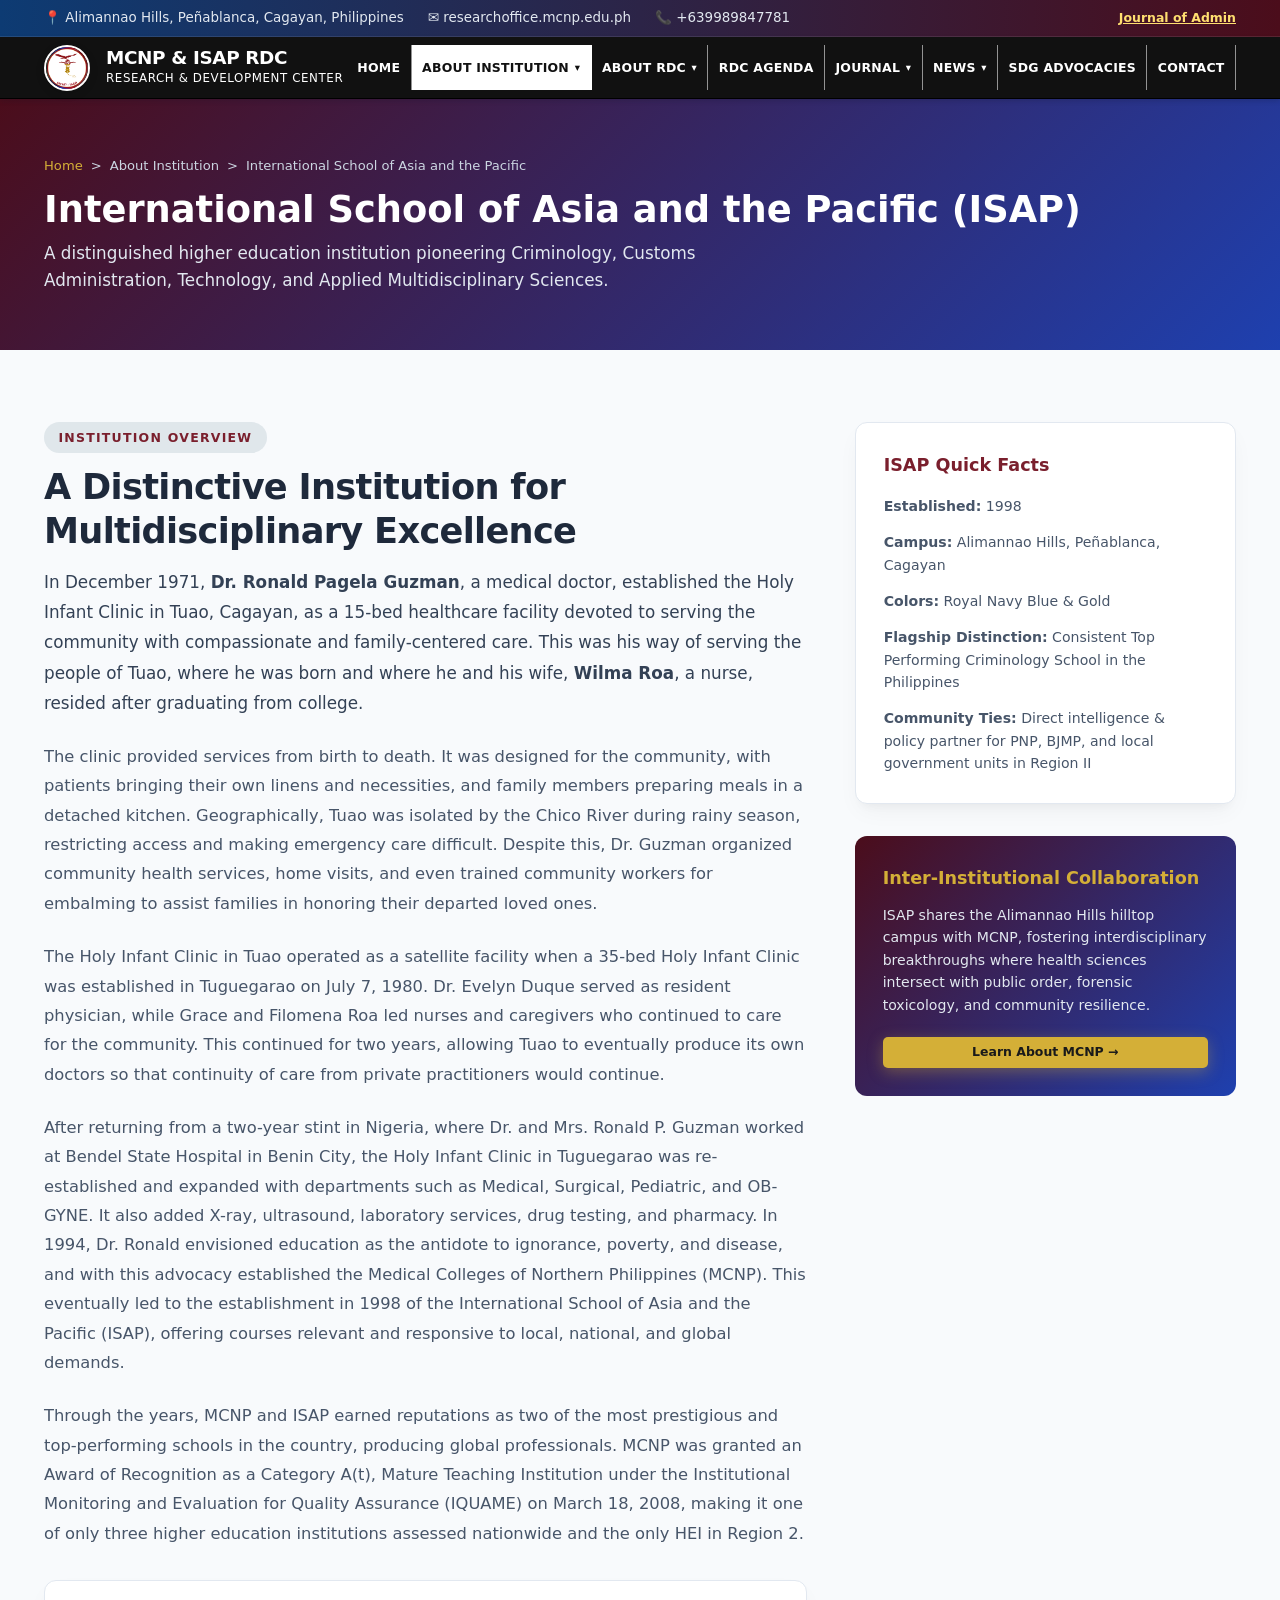
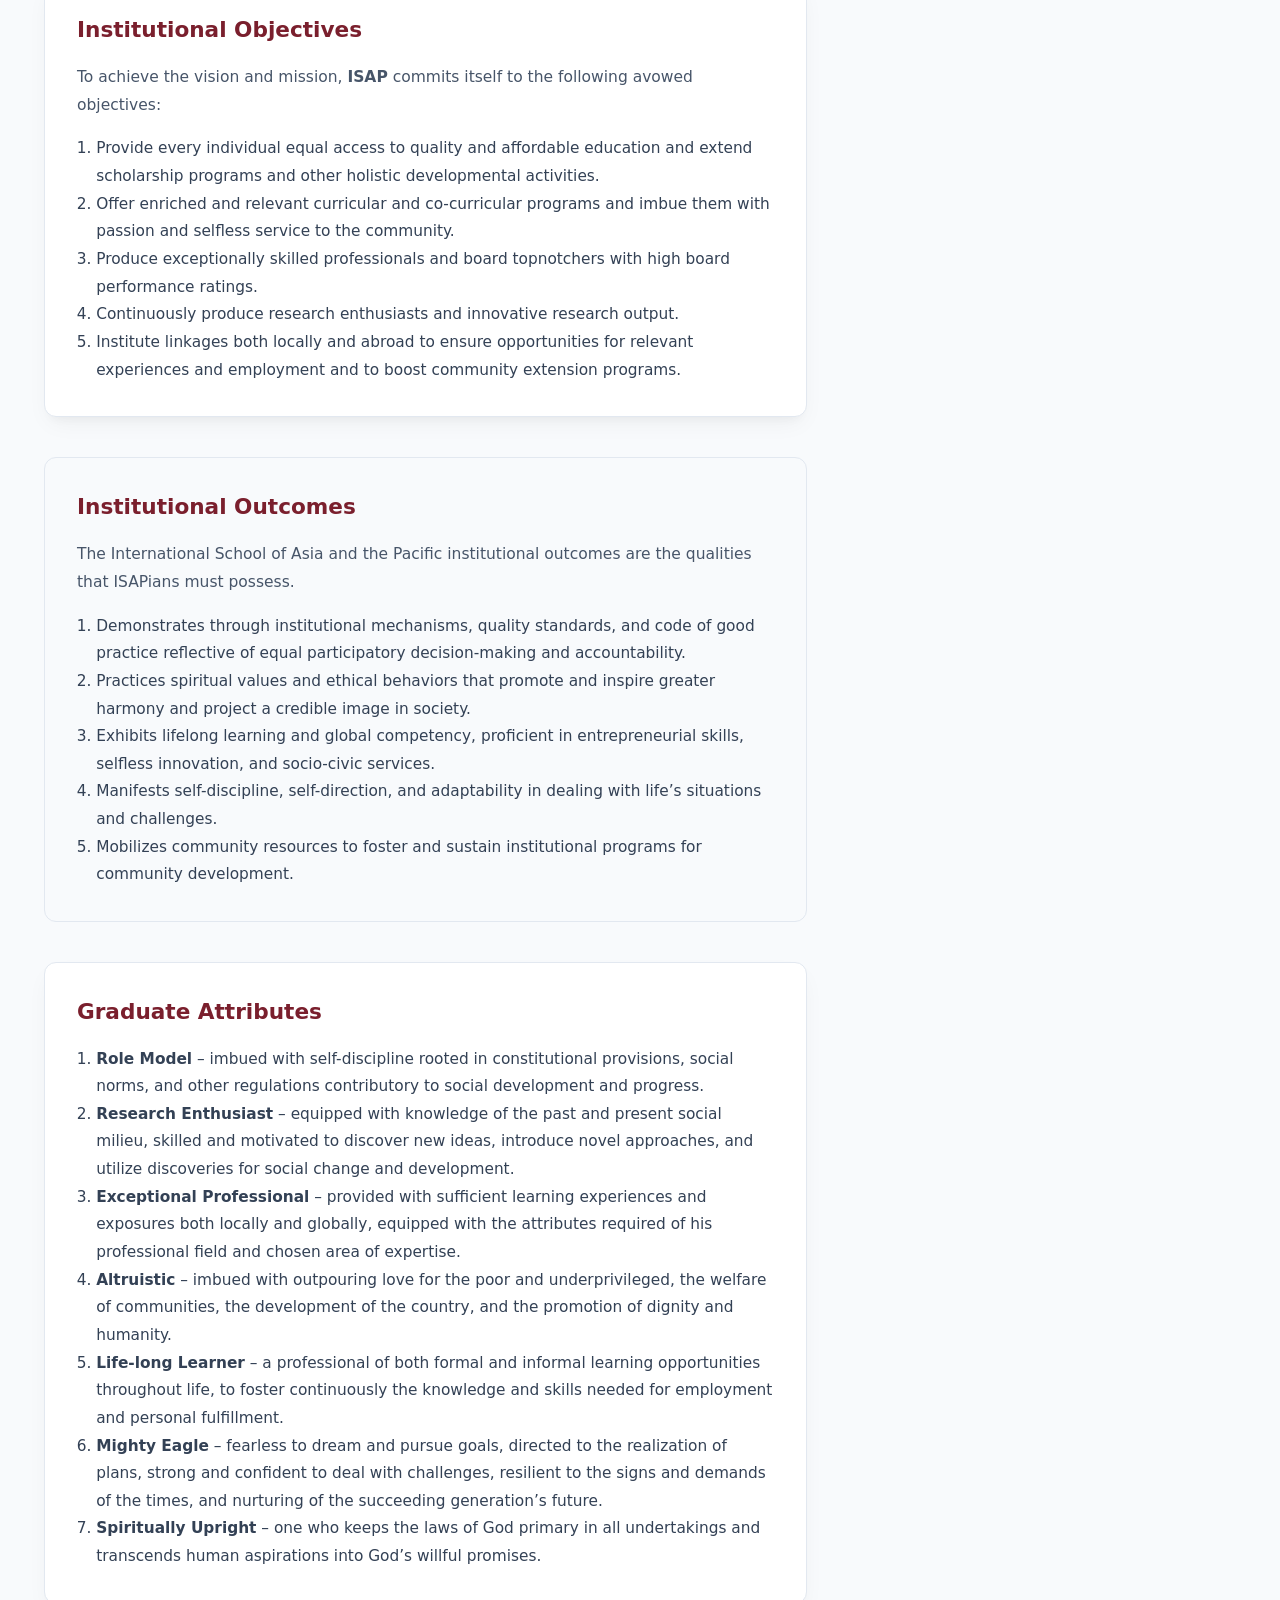
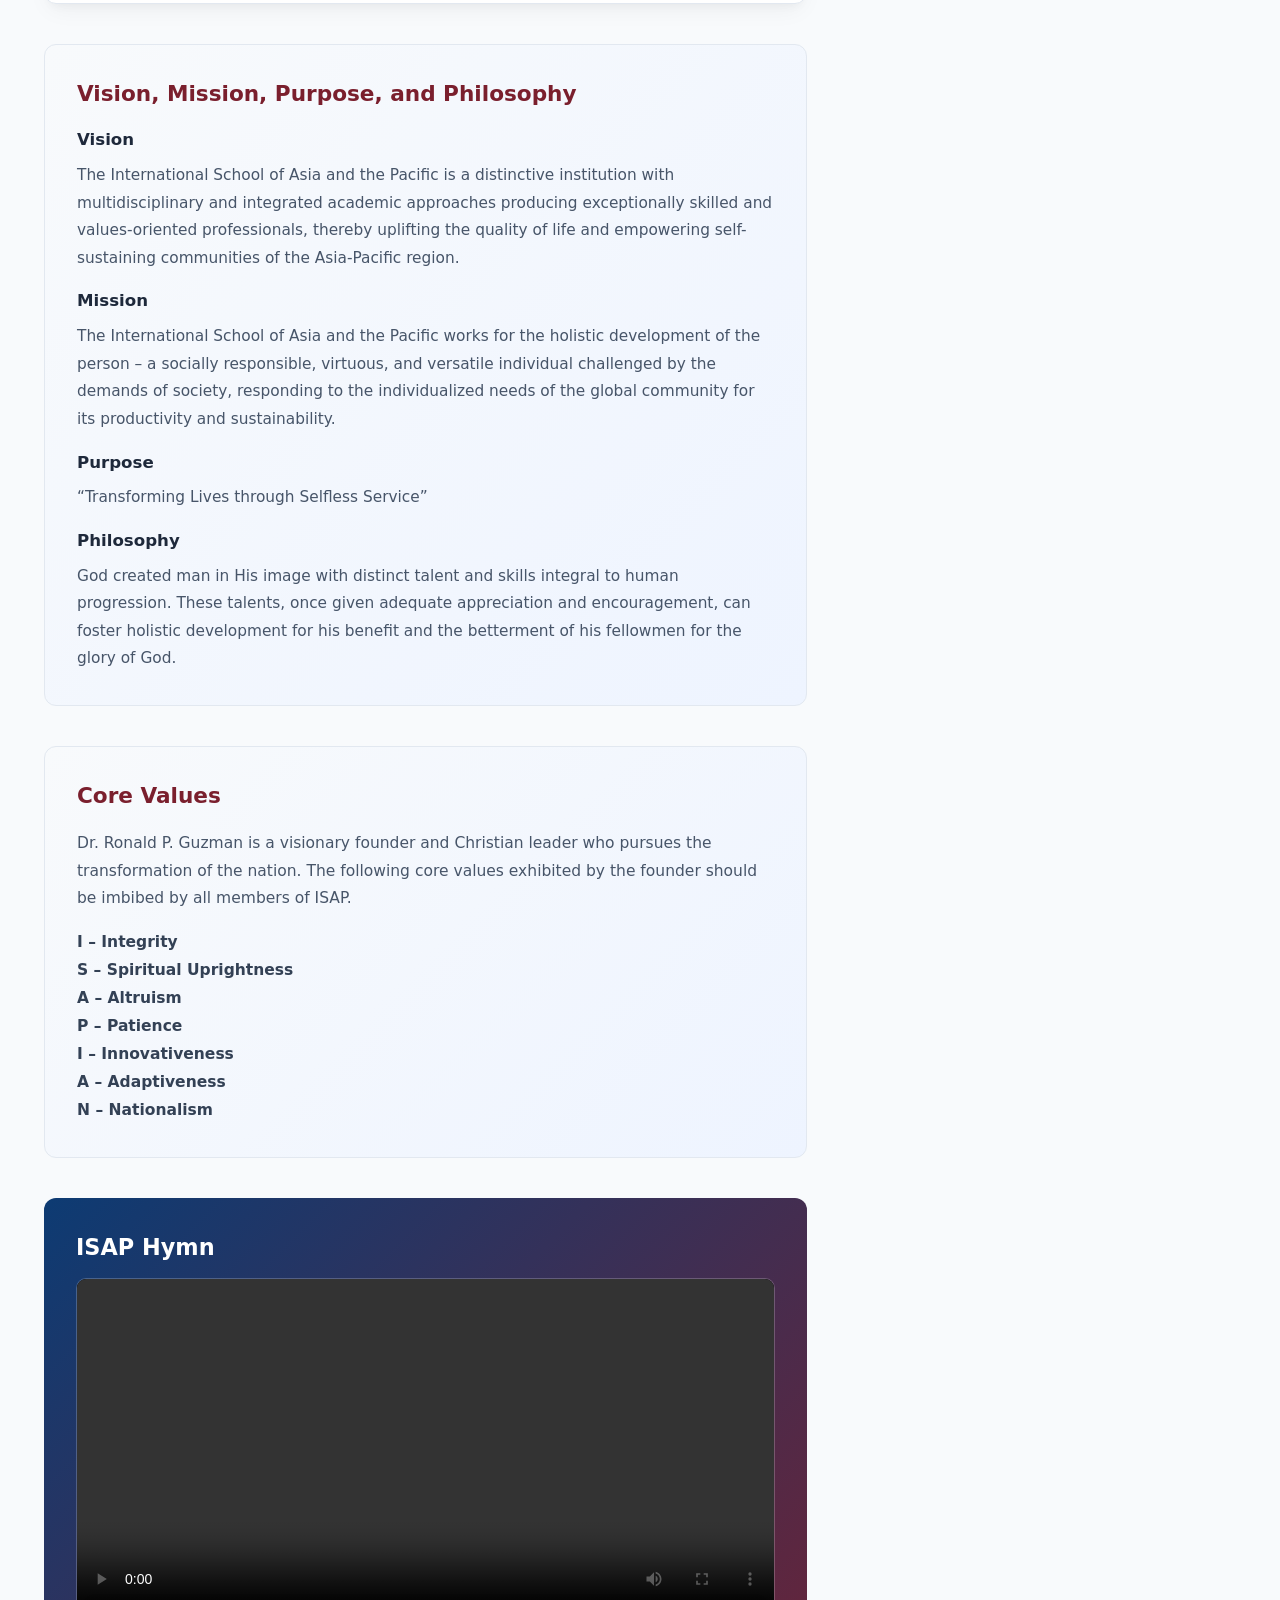
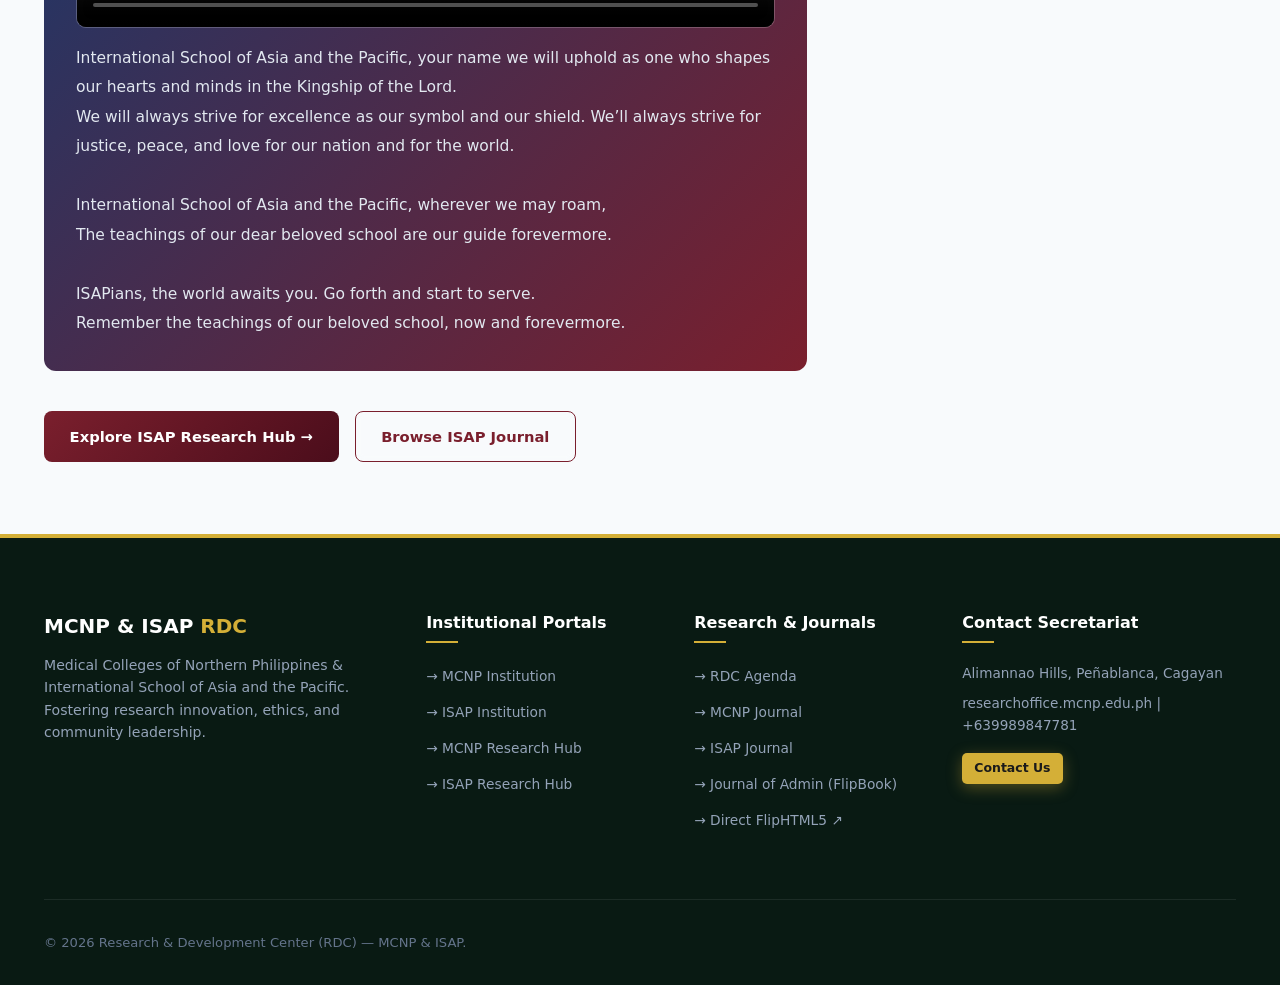
==== commit 474222dd: "Update RDC website: add news page, update events, SDG advocacies, event gallery uploads, styles and " ====
--- a/about-isap.html
+++ b/about-isap.html
@@ -13,11 +13,10 @@
     <div class="container">
       <div class="topbar-info">
         <span>📍 Alimannao Hills, Peñablanca, Cagayan, Philippines</span>
-        <span>✉️ rdc@mcnp-isap.edu.ph</span>
-        <span>📞 (078) 304-1010</span>
+        <span>✉️ researchoffice.mcnp.edu.ph</span>
+        <span>📞 +639989847781</span>
       </div>
       <div class="topbar-right">
-        <span class="badge-pill">ISAP: Center of Excellence in Criminology &amp; Multidisciplinary Studies</span>
         <a href="journal-admin.html" style="color: #ffdf70; font-weight: 600; text-decoration: underline; font-size: 0.78rem;">Journal of Admin</a>
       </div>
     </div>
@@ -106,8 +105,9 @@
               </div>
             </li>
 
-            <li class="nav-item">
-              <a href="news-events.html" class="nav-link">NEWS AND EVENT</a>
+            <li class="nav-item dropdown">
+              <a href="news.html" class="nav-link">NEWS <span class="arrow">&#9662;</span></a>
+              <div class="dropdown-menu"><a href="news.html" class="dropdown-link"><span>News</span></a><a href="news-events.html" class="dropdown-link"><span>Events</span></a></div>
             </li>
 
             <li class="nav-item">
@@ -323,7 +323,7 @@
         <div class="footer-col">
           <h5>Contact Secretariat</h5>
           <p style="font-size: 0.85rem; color: #94a3b8; margin-bottom: 0.5rem;">Alimannao Hills, Peñablanca, Cagayan</p>
-          <p style="font-size: 0.85rem; color: #94a3b8; margin-bottom: 0.5rem;">rdc@mcnp-isap.edu.ph | (078) 304-1010</p>
+          <p style="font-size: 0.85rem; color: #94a3b8; margin-bottom: 0.5rem;">researchoffice.mcnp.edu.ph | +639989847781</p>
           <a href="contact.html" class="btn btn-sm btn-gold" style="margin-top: 0.5rem;">Contact Us</a>
         </div>
       </div>
@@ -336,4 +336,3 @@
   <script src="js/main.js"></script>
 </body>
 </html>
-
--- a/css/style.css
+++ b/css/style.css
@@ -119,18 +119,19 @@
    HEADER & BRANDING
    ========================================================================== */
 .main-header {
-  background: var(--white);
-  box-shadow: 0 4px 20px rgba(0, 0, 0, 0.06);
+  background: #111;
+  box-shadow: 0 2px 5px rgba(15, 23, 42, 0.2);
   position: sticky;
   top: 0;
   z-index: 1000;
+  border-bottom: 1px solid #000;
 }
 
 .header-inner {
   display: flex;
   align-items: center;
   justify-content: space-between;
-  padding: 0.85rem 0;
+  padding: 0;
 }
 
 .brand-wrapper {
@@ -138,6 +139,7 @@
   align-items: center;
   gap: 1rem;
   text-decoration: none;
+  padding: 0.48rem 0;
 }
 
 .brand-logos {
@@ -181,18 +183,18 @@
 .brand-text h1 {
   font-size: 1.15rem;
   font-weight: 800;
-  color: var(--mcnp-green-dark);
+  color: #fff;
   letter-spacing: -0.02em;
   line-height: 1.2;
 }
 
 .brand-text h1 span {
-  color: var(--isap-blue);
+  color: #fff;
 }
 
 .brand-text p {
   font-size: 0.74rem;
-  color: var(--muted-text);
+  color: #fff;
   font-weight: 500;
   text-transform: uppercase;
   letter-spacing: 0.05em;
@@ -204,7 +206,10 @@
 .nav-menu {
   display: flex;
   align-items: center;
-  gap: 0.25rem;
+  gap: 0;
+  list-style: none;
+  margin: 0;
+  padding: 0;
 }
 
 .nav-item {
@@ -212,14 +217,16 @@
 }
 
 .nav-link {
+  position: relative;
   display: inline-flex;
   align-items: center;
   gap: 0.35rem;
-  padding: 0.65rem 0.85rem;
-  font-size: 0.88rem;
+  padding: 0.76rem 0.65rem;
+  font-size: 0.78rem;
   font-weight: 600;
-  color: #2c3e50;
-  border-radius: 6px;
+  color: #fff;
+  border-right: 1px solid rgba(255, 255, 255, 0.55);
+  border-radius: 0;
   transition: var(--transition);
   text-transform: uppercase;
   letter-spacing: 0.02em;
@@ -227,8 +234,19 @@
 
 .nav-link:hover,
 .nav-link.active {
-  color: var(--mcnp-green);
-  background: rgba(13, 92, 58, 0.06);
+  color: #111;
+  background: #fff;
+}
+
+.nav-link::after {
+  display: none;
+}
+
+.nav-link:focus-visible,
+.dropdown-link:focus-visible,
+.mobile-toggle:focus-visible {
+  outline: 3px solid #fff;
+  outline-offset: 3px;
 }
 
 .nav-link .arrow {
@@ -247,7 +265,7 @@
   left: 0;
   background: var(--white);
   min-width: 230px;
-  border-radius: 8px;
+  border-radius: 12px;
   box-shadow: 0 15px 30px rgba(0, 0, 0, 0.12), 0 4px 8px rgba(0, 0, 0, 0.06);
   padding: 0.5rem 0;
   opacity: 0;
@@ -258,6 +276,19 @@
   z-index: 100;
 }
 
+.dropdown-menu::before {
+  content: '';
+  position: absolute;
+  top: -6px;
+  left: 1.35rem;
+  width: 10px;
+  height: 10px;
+  background: var(--white);
+  border-top: 1px solid var(--border-color);
+  border-left: 1px solid var(--border-color);
+  transform: rotate(45deg);
+}
+
 .nav-item:hover .dropdown-menu,
 .nav-item:focus-within .dropdown-menu {
   opacity: 1;
@@ -277,8 +308,8 @@
 }
 
 .dropdown-link:hover {
-  background: #f1f5f9;
-  color: var(--mcnp-green);
+  background: #111;
+  color: #fff;
   padding-left: 1.4rem;
 }
 
@@ -309,12 +340,27 @@
 /* Mobile Toggle */
 .mobile-toggle {
   display: none;
-  background: none;
-  border: none;
+  width: 42px;
+  height: 42px;
+  align-items: center;
+  justify-content: center;
+  background: transparent;
+  border: 1px solid rgba(255, 255, 255, 0.55);
+  border-radius: 2px;
   font-size: 1.5rem;
-  color: var(--dark-text);
+  color: #fff;
   cursor: pointer;
-  padding: 0.5rem;
+  padding: 0;
+  transition: var(--transition);
+}
+
+.mobile-toggle:hover {
+  color: #fff;
+  background: #333;
+}
+
+body.nav-open {
+  overflow: hidden;
 }
 
 /* ==========================================================================
@@ -362,6 +408,287 @@
   flex-wrap: wrap;
 }
 
+.sdg-showcase {
+  background: #f8fafc;
+  padding: 3.5rem 0 3rem;
+  border-bottom: 1px solid var(--border-color, #e2e8f0);
+}
+
+.sdg-showcase-header {
+  display: flex;
+  justify-content: space-between;
+  align-items: center;
+  flex-wrap: wrap;
+  gap: 1.5rem;
+  margin-bottom: 2rem;
+}
+
+.sdg-showcase-brand {
+  display: flex;
+  align-items: center;
+  gap: 1.15rem;
+}
+
+.sdg-wheel-svg {
+  flex-shrink: 0;
+  width: 52px;
+  height: 52px;
+  filter: drop-shadow(0 4px 10px rgba(0, 0, 0, 0.12));
+}
+
+.sdg-showcase-title {
+  margin: 0;
+  font-size: clamp(1.8rem, 3.2vw, 2.75rem);
+  line-height: 1.15;
+  font-weight: 800;
+  letter-spacing: -0.03em;
+  color: #0f172a;
+}
+
+.sdg-showcase-subtitle {
+  margin: 0.35rem 0 0;
+  font-size: 0.92rem;
+  color: #64748b;
+}
+
+.sdg-filter-bar {
+  display: flex;
+  align-items: center;
+  gap: 0.75rem;
+  flex-wrap: wrap;
+}
+
+.sdg-filter-btn {
+  background: #ffffff;
+  border: 1.5px solid #cbd5e1;
+  color: #334155;
+  font-weight: 700;
+  font-size: 0.85rem;
+  padding: 0.5rem 1.1rem;
+  border-radius: 999px;
+  cursor: pointer;
+  transition: all 0.2s cubic-bezier(0.4, 0, 0.2, 1);
+  box-shadow: 0 2px 5px rgba(0, 0, 0, 0.04);
+}
+
+.sdg-filter-btn:hover {
+  background: #f1f5f9;
+  border-color: #94a3b8;
+  color: #0f172a;
+}
+
+.sdg-filter-btn.active {
+  background: #0f172a;
+  color: #ffffff;
+  border-color: #0f172a;
+  box-shadow: 0 4px 12px rgba(15, 23, 42, 0.2);
+}
+
+.sdg-total-badge {
+  font-size: 0.82rem;
+  font-weight: 700;
+  color: #065f46;
+  background: #d1fae5;
+  border: 1px solid #a7f3d0;
+  padding: 0.45rem 0.95rem;
+  border-radius: 999px;
+  display: inline-flex;
+  align-items: center;
+  gap: 0.35rem;
+}
+
+/* Balanced Grid: 6 columns on Desktop = exactly 3 rows for 18 cards! */
+.sdg-grid {
+  display: grid;
+  grid-template-columns: repeat(6, 1fr);
+  gap: 1.1rem;
+  align-items: stretch;
+}
+
+.sdg-goal-card {
+  position: relative;
+  display: flex;
+  flex-direction: column;
+  justify-content: space-between;
+  min-height: 190px;
+  padding: 0.9rem 0.85rem;
+  border-radius: 16px;
+  border: 1px solid rgba(255, 255, 255, 0.15);
+  color: #ffffff;
+  text-decoration: none;
+  overflow: hidden;
+  box-shadow: 0 6px 16px rgba(15, 23, 42, 0.08);
+  transition: transform 0.22s cubic-bezier(0.4, 0, 0.2, 1), box-shadow 0.22s ease, opacity 0.2s ease;
+  cursor: pointer;
+}
+
+.sdg-goal-card::before {
+  content: '';
+  position: absolute;
+  top: 0;
+  left: 0;
+  right: 0;
+  height: 38%;
+  background: linear-gradient(180deg, rgba(255, 255, 255, 0.2) 0%, rgba(255, 255, 255, 0) 100%);
+  pointer-events: none;
+}
+
+.sdg-goal-card:hover {
+  transform: translateY(-6px);
+  box-shadow: 0 16px 30px rgba(15, 23, 42, 0.18);
+}
+
+.sdg-goal-card.dimmed {
+  opacity: 0.22;
+  transform: scale(0.96);
+  filter: grayscale(40%);
+}
+
+.sdg-goal-events {
+  align-self: flex-start;
+  font-size: 0.72rem;
+  font-weight: 700;
+  padding: 0.22rem 0.6rem;
+  border-radius: 8px;
+  background: rgba(0, 0, 0, 0.28);
+  backdrop-filter: blur(6px);
+  color: #ffffff;
+  letter-spacing: 0.02em;
+  line-height: 1.3;
+  z-index: 1;
+}
+
+.sdg-goal-events.highlight {
+  background: #ffffff;
+  color: #0f172a;
+  box-shadow: 0 2px 8px rgba(0, 0, 0, 0.25);
+  font-weight: 800;
+}
+
+.sdg-goal-events.pulse {
+  background: #ffffff;
+  color: #b91c1c;
+}
+
+.sdg-goal-card img {
+  width: 100%;
+  max-width: 86px;
+  height: 86px;
+  object-fit: contain;
+  margin: auto auto 0;
+  filter: drop-shadow(0 2px 4px rgba(0, 0, 0, 0.15));
+  transition: transform 0.2s ease;
+}
+
+.sdg-goal-card:hover img {
+  transform: scale(1.05);
+}
+
+/* Official UN Colors */
+.sdg-goal-1  { background: #E5243B; }
+.sdg-goal-2  { background: #DDA63A; }
+.sdg-goal-3  { background: #4C9F38; }
+.sdg-goal-4  { background: #C5192D; }
+.sdg-goal-5  { background: #FF3A21; }
+.sdg-goal-6  { background: #26BDE2; }
+.sdg-goal-7  { background: #FCC30B; color: #1e293b; }
+.sdg-goal-7 .sdg-goal-events:not(.highlight) { background: rgba(0, 0, 0, 0.15); color: #1e293b; }
+.sdg-goal-8  { background: #A21942; }
+.sdg-goal-9  { background: #FD6925; }
+.sdg-goal-10 { background: #DD1367; }
+.sdg-goal-11 { background: #FD9D24; }
+.sdg-goal-12 { background: #BF8B2E; }
+.sdg-goal-13 { background: #3F7E44; }
+.sdg-goal-14 { background: #0A97D9; }
+.sdg-goal-15 { background: #56C02B; }
+.sdg-goal-16 { background: #00689D; }
+.sdg-goal-17 { background: #19486A; }
+
+/* 18th CTA Card: Completes the 6-column grid cleanly */
+.sdg-goal-cta {
+  background: linear-gradient(135deg, #0d3b73 0%, #1e5ea8 100%);
+  border: 2px dashed rgba(212, 175, 55, 0.6);
+  display: flex;
+  align-items: center;
+  justify-content: center;
+  text-align: center;
+  padding: 1.25rem 1rem;
+}
+
+.sdg-cta-content {
+  display: flex;
+  flex-direction: column;
+  align-items: center;
+  gap: 0.55rem;
+}
+
+.sdg-cta-icon {
+  font-size: 2.2rem;
+  line-height: 1;
+}
+
+.sdg-goal-cta strong {
+  font-size: 0.92rem;
+  color: #ffffff;
+  line-height: 1.35;
+  font-weight: 800;
+}
+
+.sdg-cta-arrow {
+  font-size: 0.78rem;
+  font-weight: 700;
+  color: #ffdf70;
+  background: rgba(212, 175, 55, 0.2);
+  padding: 0.3rem 0.75rem;
+  border-radius: 999px;
+  margin-top: 0.35rem;
+  transition: all 0.2s ease;
+}
+
+.sdg-goal-cta:hover .sdg-cta-arrow {
+  background: #ffdf70;
+  color: #0d3b73;
+}
+
+/* Responsive Breakpoints */
+@media (max-width: 1200px) {
+  .sdg-grid {
+    grid-template-columns: repeat(4, 1fr);
+    gap: 1rem;
+  }
+}
+
+@media (max-width: 820px) {
+  .sdg-grid {
+    grid-template-columns: repeat(3, 1fr);
+    gap: 0.85rem;
+  }
+  .sdg-goal-card {
+    min-height: 175px;
+  }
+}
+
+@media (max-width: 520px) {
+  .sdg-showcase {
+    padding: 2.25rem 0;
+  }
+  .sdg-showcase-title {
+    font-size: 1.55rem;
+  }
+  .sdg-grid {
+    grid-template-columns: repeat(2, 1fr);
+    gap: 0.75rem;
+  }
+  .sdg-goal-card {
+    min-height: 160px;
+    padding: 0.75rem;
+  }
+  .sdg-goal-card img {
+    max-width: 70px;
+    height: 70px;
+  }
+}
+
 .btn {
   display: inline-flex;
   align-items: center;
@@ -842,64 +1169,450 @@
 
 .news-card {
   background: var(--white);
+  border-radius: 16px;
+  overflow: hidden;
+  border: 1px solid var(--border-color);
+  box-shadow: 0 4px 20px rgba(0, 0, 0, 0.05);
+  transition: transform 0.25s cubic-bezier(0.4, 0, 0.2, 1), box-shadow 0.25s ease;
+  display: flex;
+  flex-direction: column;
+}
+
+.news-card:hover {
+  transform: translateY(-8px);
+  box-shadow: 0 20px 35px -10px rgba(13, 92, 58, 0.14);
+}
+
+.news-thumbnail {
+  height: 200px;
+  position: relative;
+  overflow: hidden;
+  display: flex;
+  flex-direction: column;
+  justify-content: space-between;
+  padding: 1.25rem;
+  color: var(--white);
+}
+
+.news-thumb-journal {
+  background: linear-gradient(135deg, #0d3b73 0%, #1e5ea8 100%);
+}
+
+.news-thumb-photo {
+  background: #0f172a;
+}
+
+.news-thumb-stats {
+  background: linear-gradient(135deg, #1e3a8a 0%, #2563eb 100%);
+}
+
+.news-thumb-bg {
+  position: absolute;
+  inset: 0;
+  width: 100%;
+  height: 100%;
+  object-fit: cover;
+  transition: transform 0.4s ease;
+  z-index: 0;
+}
+
+.news-card:hover .news-thumb-bg {
+  transform: scale(1.06);
+}
+
+.news-thumb-overlay {
+  position: absolute;
+  inset: 0;
+  background: linear-gradient(180deg, rgba(0, 0, 0, 0.25) 0%, rgba(0, 0, 0, 0.75) 100%);
+  z-index: 1;
+  pointer-events: none;
+}
+
+.news-date-badge {
+  position: relative;
+  z-index: 2;
+  align-self: flex-start;
+  background: var(--gold);
+  color: #0f172a;
+  font-weight: 800;
+  font-size: 0.72rem;
+  padding: 0.25rem 0.75rem;
+  border-radius: 999px;
+  box-shadow: 0 2px 6px rgba(0, 0, 0, 0.2);
+  letter-spacing: 0.02em;
+}
+
+.news-thumb-text {
+  position: relative;
+  z-index: 2;
+  display: flex;
+  flex-direction: column;
+  gap: 0.25rem;
+}
+
+.news-thumb-pill {
+  font-size: 0.7rem;
+  font-weight: 700;
+  letter-spacing: 0.08em;
+  text-transform: uppercase;
+  color: #e2e8f0;
+  opacity: 0.9;
+}
+
+.news-thumb-topic {
+  font-size: 1.15rem;
+  font-weight: 800;
+  color: #ffffff;
+  margin: 0;
+  text-shadow: 0 2px 6px rgba(0, 0, 0, 0.4);
+  line-height: 1.25;
+}
+
+/* ===== Enhanced Event Photo Gallery Slider ===== */
+.event-gallery-slider {
+  position: relative;
+  width: 100%;
+  aspect-ratio: 16 / 10;
+  margin-top: 1rem;
+  margin-bottom: 0.4rem;
   border-radius: 12px;
   overflow: hidden;
-  border: 1px solid var(--border-color);
-  box-shadow: var(--card-shadow);
-  transition: var(--transition);
+  background: #0f172a;
+  box-shadow: 0 6px 20px rgba(15, 23, 42, 0.16);
+  border: 1px solid rgba(226, 232, 240, 0.9);
+  user-select: none;
+}
+
+.event-gallery-slide {
+  display: none;
+  width: 100%;
+  height: 100%;
+  align-items: center;
+  justify-content: center;
+  position: relative;
+  background: #0b1320;
+}
+
+.event-gallery-slide.active {
+  display: flex;
+  animation: galleryFadeIn 0.25s ease-out;
+}
+
+@keyframes galleryFadeIn {
+  from { opacity: 0.4; }
+  to { opacity: 1; }
+}
+
+.event-gallery-slide img {
+  display: block;
+  width: 100%;
+  height: 100%;
+  object-fit: cover;
+  cursor: pointer;
+  transition: transform 0.35s ease;
+}
+
+.event-gallery-slide:hover img {
+  transform: scale(1.025);
+}
+
+.event-gallery-counter {
+  position: absolute;
+  top: 0.65rem;
+  left: 0.65rem;
+  padding: 0.3rem 0.75rem;
+  background: rgba(15, 23, 42, 0.82);
+  backdrop-filter: blur(6px);
+  -webkit-backdrop-filter: blur(6px);
+  color: #fff;
+  font-size: 0.75rem;
+  font-weight: 700;
+  letter-spacing: 0.03em;
+  border-radius: 9999px;
+  z-index: 4;
+  pointer-events: none;
+  box-shadow: 0 2px 6px rgba(0, 0, 0, 0.35);
+  border: 1px solid rgba(255, 255, 255, 0.2);
+  display: inline-flex;
+  align-items: center;
+  gap: 0.35rem;
+}
+
+.event-gallery-control {
+  position: absolute;
+  top: 50%;
+  transform: translateY(-50%);
+  width: 2.35rem;
+  height: 2.35rem;
+  border: 0;
+  border-radius: 50%;
+  background: rgba(15, 23, 42, 0.8);
+  backdrop-filter: blur(4px);
+  -webkit-backdrop-filter: blur(4px);
+  color: #ffffff;
+  font-size: 1.1rem;
+  font-weight: bold;
+  cursor: pointer;
+  z-index: 4;
+  display: flex;
+  align-items: center;
+  justify-content: center;
+  box-shadow: 0 4px 12px rgba(0, 0, 0, 0.35);
+  border: 1px solid rgba(255, 255, 255, 0.25);
+  transition: background 0.2s ease, transform 0.2s ease, box-shadow 0.2s ease;
+}
+
+.event-gallery-control:hover,
+.event-gallery-control:focus-visible {
+  background: var(--mcnp-green, #0d5c3a);
+  transform: translateY(-50%) scale(1.12);
+  box-shadow: 0 6px 18px rgba(13, 92, 58, 0.45);
+  outline: none;
+}
+
+.event-gallery-control.prev {
+  left: 0.65rem;
+}
+
+.event-gallery-control.next {
+  right: 0.65rem;
+}
+
+.event-gallery-fullscreen {
+  position: absolute;
+  top: 0.65rem;
+  right: 0.65rem;
+  width: 2.1rem;
+  height: 2.1rem;
+  border: 0;
+  border-radius: 50%;
+  background: rgba(15, 23, 42, 0.8);
+  backdrop-filter: blur(4px);
+  -webkit-backdrop-filter: blur(4px);
+  color: #fff;
+  font-size: 0.95rem;
+  cursor: pointer;
+  z-index: 4;
+  display: flex;
+  align-items: center;
+  justify-content: center;
+  box-shadow: 0 3px 10px rgba(0, 0, 0, 0.3);
+  border: 1px solid rgba(255, 255, 255, 0.22);
+  transition: background 0.2s ease, transform 0.2s ease;
+}
+
+.event-gallery-fullscreen:hover,
+.event-gallery-fullscreen:focus-visible {
+  background: var(--mcnp-green, #0d5c3a);
+  transform: scale(1.12);
+  outline: none;
+}
+
+/* Horizontal mini thumbnail strip */
+.event-gallery-thumbstrip {
+  display: flex;
+  gap: 0.45rem;
+  overflow-x: auto;
+  padding: 0.35rem 0.15rem 0.65rem;
+  scrollbar-width: thin;
+  scrollbar-color: #cbd5e1 transparent;
+  scroll-behavior: smooth;
+  -webkit-overflow-scrolling: touch;
+  margin-bottom: 0.5rem;
+}
+
+.event-gallery-thumbstrip::-webkit-scrollbar {
+  height: 4px;
+}
+
+.event-gallery-thumbstrip::-webkit-scrollbar-thumb {
+  background: #cbd5e1;
+  border-radius: 4px;
+}
+
+.event-gallery-thumb {
+  flex: 0 0 54px;
+  height: 38px;
+  border: 2px solid transparent;
+  border-radius: 6px;
+  overflow: hidden;
+  cursor: pointer;
+  padding: 0;
+  background: #1e293b;
+  opacity: 0.58;
+  transition: opacity 0.2s ease, border-color 0.2s ease, transform 0.2s ease;
+}
+
+.event-gallery-thumb:hover {
+  opacity: 0.95;
+  transform: translateY(-1px);
+}
+
+.event-gallery-thumb.active {
+  opacity: 1;
+  border-color: var(--mcnp-green, #0d5c3a);
+  transform: scale(1.06);
+  box-shadow: 0 2px 8px rgba(13, 92, 58, 0.4);
+}
+
+.event-gallery-thumb img {
+  width: 100%;
+  height: 100%;
+  object-fit: cover;
+  display: block;
+}
+
+/* Fullscreen native fallback */
+.event-gallery-slider:fullscreen {
+  display: flex;
+  min-height: 100vh;
+  margin: 0;
+  border: 0;
+  border-radius: 0;
+  background: #000;
+  aspect-ratio: auto;
+}
+
+.event-gallery-slider:fullscreen .event-gallery-slide {
+  width: 100%;
+  height: 100vh;
+}
+
+.event-gallery-slider:fullscreen .event-gallery-slide img {
+  max-width: 100vw;
+  max-height: 100vh;
+  object-fit: contain;
+}
+
+/* ===== Global Image Lightbox Modal ===== */
+.rdc-lightbox-overlay {
+  position: fixed;
+  inset: 0;
+  background: rgba(6, 11, 20, 0.94);
+  backdrop-filter: blur(10px);
+  -webkit-backdrop-filter: blur(10px);
+  z-index: 10000;
   display: flex;
   flex-direction: column;
-}
-
-.news-card:hover {
-  transform: translateY(-5px);
-  box-shadow: var(--hover-shadow);
-}
-
-.news-thumbnail {
-  height: 180px;
-  background: linear-gradient(135deg, #1e293b, #334155);
-  display: flex;
   align-items: center;
   justify-content: center;
-  color: var(--white);
-  padding: 1.5rem;
-  text-align: center;
-  position: relative;
-}
-
-.news-date-badge {
+  opacity: 0;
+  visibility: hidden;
+  transition: opacity 0.22s ease, visibility 0.22s ease;
+  padding: 1.25rem;
+}
+
+.rdc-lightbox-overlay.active {
+  opacity: 1;
+  visibility: visible;
+}
+
+.rdc-lightbox-header {
   position: absolute;
   top: 1rem;
-  left: 1rem;
-  background: var(--gold);
-  color: #1a1a1a;
-  padding: 0.25rem 0.65rem;
-  border-radius: 6px;
-  font-size: 0.72rem;
-  font-weight: 700;
-}
-
-.event-gallery-slider {
+  left: 1.25rem;
+  right: 1.25rem;
+  display: flex;
+  align-items: center;
+  justify-content: space-between;
+  z-index: 10001;
+  pointer-events: none;
+}
+
+.rdc-lightbox-counter {
+  background: rgba(255, 255, 255, 0.15);
+  color: #fff;
+  font-size: 0.85rem;
+  font-weight: 700;
+  padding: 0.35rem 0.85rem;
+  border-radius: 9999px;
+  backdrop-filter: blur(4px);
+  border: 1px solid rgba(255, 255, 255, 0.2);
+  pointer-events: auto;
+}
+
+.rdc-lightbox-close {
+  pointer-events: auto;
+  width: 2.6rem;
+  height: 2.6rem;
+  border-radius: 50%;
+  border: 1px solid rgba(255, 255, 255, 0.2);
+  background: rgba(255, 255, 255, 0.14);
+  color: #fff;
+  font-size: 1.5rem;
+  cursor: pointer;
+  display: flex;
+  align-items: center;
+  justify-content: center;
+  transition: background 0.2s ease, transform 0.2s ease;
+}
+
+.rdc-lightbox-close:hover {
+  background: rgba(239, 68, 68, 0.85);
+  transform: scale(1.08);
+}
+
+.rdc-lightbox-content {
   position: relative;
-  min-height: 8rem;
-  margin-top: 1rem;
-  border: 1px dashed #cbd5e1;
-  border-radius: 6px;
-  background: #f8fafc;
-}
-
-.event-gallery-slide {
-  display: none;
-  min-height: 8rem;
+  max-width: 92vw;
+  max-height: 80vh;
+  display: flex;
   align-items: center;
   justify-content: center;
-  color: #94a3b8;
-  text-align: center;
-}
-
-.event-gallery-slide.active {
-  display: flex;
+}
+
+.rdc-lightbox-img {
+  max-width: 90vw;
+  max-height: 78vh;
+  object-fit: contain;
+  border-radius: 8px;
+  box-shadow: 0 16px 48px rgba(0, 0, 0, 0.65);
+  user-select: none;
+  animation: lightboxZoomIn 0.22s cubic-bezier(0.16, 1, 0.3, 1);
+}
+
+@keyframes lightboxZoomIn {
+  from { opacity: 0; transform: scale(0.93); }
+  to { opacity: 1; transform: scale(1); }
+}
+
+.rdc-lightbox-nav {
+  position: absolute;
+  top: 50%;
+  transform: translateY(-50%);
+  width: 3rem;
+  height: 3rem;
+  border-radius: 50%;
+  border: 1px solid rgba(255, 255, 255, 0.2);
+  background: rgba(255, 255, 255, 0.15);
+  backdrop-filter: blur(6px);
+  -webkit-backdrop-filter: blur(6px);
+  color: #fff;
+  font-size: 1.4rem;
+  cursor: pointer;
+  display: flex;
+  align-items: center;
+  justify-content: center;
+  transition: background 0.2s ease, transform 0.2s ease;
+  z-index: 10001;
+}
+
+.rdc-lightbox-nav:hover {
+  background: var(--mcnp-green, #0d5c3a);
+  transform: translateY(-50%) scale(1.1);
+}
+
+.rdc-lightbox-nav.prev { left: 1.25rem; }
+.rdc-lightbox-nav.next { right: 1.25rem; }
+
+@media (max-width: 640px) {
+  .rdc-lightbox-nav {
+    width: 2.4rem;
+    height: 2.4rem;
+    font-size: 1.1rem;
+  }
+  .rdc-lightbox-nav.prev { left: 0.5rem; }
+  .rdc-lightbox-nav.next { right: 0.5rem; }
 }
 
 .rdc-sop {
@@ -1049,49 +1762,54 @@
   }
 }
 
-.event-gallery-control {
-  position: absolute;
-  top: 50%;
-  width: 2rem;
-  height: 2rem;
-  transform: translateY(-50%);
-  border: 0;
-  border-radius: 50%;
-  background: rgba(15, 23, 42, 0.7);
-  color: #fff;
-  cursor: pointer;
-  z-index: 1;
-}
-
-.event-gallery-control.prev {
-  left: 0.5rem;
-}
-
-.event-gallery-control.next {
-  right: 0.5rem;
-}
 
 .news-content {
-  padding: 1.5rem;
+  padding: 1.5rem 1.4rem 1.25rem;
   display: flex;
   flex-direction: column;
   flex-grow: 1;
   justify-content: space-between;
+  gap: 0.9rem;
+}
+
+.news-category-tag {
+  display: inline-block;
+  font-size: 0.72rem;
+  font-weight: 800;
+  text-transform: uppercase;
+  letter-spacing: 0.04em;
+  padding: 0.2rem 0.6rem;
+  border-radius: 4px;
+  margin-bottom: 0.6rem;
 }
 
 .news-title {
-  font-size: 1.05rem;
-  font-weight: 700;
-  margin-bottom: 0.65rem;
-  color: #1e293b;
+  font-size: 1.1rem;
+  font-weight: 800;
+  margin-bottom: 0.6rem;
+  color: #0f172a;
   line-height: 1.35;
+  transition: color 0.2s ease;
+}
+
+.news-card:hover .news-title {
+  color: var(--mcnp-green);
 }
 
 .news-excerpt {
-  font-size: 0.86rem;
-  color: var(--muted-text);
-  margin-bottom: 1.25rem;
-  line-height: 1.5;
+  font-size: 0.88rem;
+  color: #64748b;
+  margin-bottom: 0.5rem;
+  line-height: 1.6;
+}
+
+.news-footer-action {
+  display: flex;
+  align-items: center;
+  justify-content: space-between;
+  border-top: 1px solid #f1f5f9;
+  padding-top: 0.9rem;
+  margin-top: auto;
 }
 
 .news-link {
@@ -1101,6 +1819,18 @@
   display: inline-flex;
   align-items: center;
   gap: 0.35rem;
+  transition: all 0.2s ease;
+}
+
+.news-card:hover .news-link {
+  color: var(--gold-hover);
+  transform: translateX(4px);
+}
+
+.news-meta-type {
+  font-size: 0.74rem;
+  color: #94a3b8;
+  font-weight: 600;
 }
 
 /* ==========================================================================
@@ -1162,6 +1892,560 @@
   margin-bottom: 0.85rem;
 }
 
+.sdg-report-page {
+  background: #f2f2f2;
+  padding: 0 0 4rem;
+}
+
+.sdg-landing-card {
+  background: linear-gradient(135deg, #d81f33 0%, #d51b2f 100%);
+  color: #fff;
+  padding: 2.2rem 2.2rem 1.5rem;
+  position: relative;
+  overflow: hidden;
+  border-bottom: 1px solid rgba(255,255,255,0.2);
+}
+
+.sdg-landing-card::before {
+  content: "";
+  position: absolute;
+  inset: 0;
+  background: linear-gradient(125deg, rgba(255,255,255,0.04) 0%, rgba(255,255,255,0.04) 40%, rgba(255,255,255,0) 40%);
+  pointer-events: none;
+}
+
+.sdg-landing-header {
+  position: relative;
+  z-index: 1;
+  display: flex;
+  flex-direction: column;
+  align-items: flex-start;
+  gap: 0.6rem;
+}
+
+.sdg-goal-mini-wrap {
+  display: inline-flex;
+  align-items: center;
+  gap: 0.8rem;
+  margin-bottom: 0.4rem;
+}
+
+.sdg-goal-mini {
+  width: 2.2rem;
+  height: 2.2rem;
+  border-radius: 0.35rem;
+  background: rgba(255,255,255,0.1);
+  border: 1px solid rgba(255,255,255,0.65);
+  display: inline-flex;
+  align-items: center;
+  justify-content: center;
+  font-size: 0.82rem;
+  font-weight: 800;
+}
+
+.sdg-goal-mini.small {
+  width: 1.6rem;
+  height: 1.6rem;
+  font-size: 0.7rem;
+}
+
+.sdg-goal-name {
+  font-size: 0.76rem;
+  letter-spacing: 0.08em;
+  font-weight: 700;
+  text-transform: uppercase;
+}
+
+.sdg-landing-header h1 {
+  margin: 0;
+  color: #fff;
+  font-size: clamp(2.2rem, 4vw, 4rem);
+  line-height: 1.1;
+  font-weight: 800;
+  letter-spacing: -0.06em;
+  max-width: 820px;
+}
+
+.sdg-read-btn {
+  display: inline-flex;
+  align-items: center;
+  justify-content: center;
+  padding: 0.4rem 0.95rem;
+  border: 1px solid rgba(255,255,255,0.8);
+  border-radius: 7px;
+  color: #fff;
+  font-size: 0.74rem;
+  text-transform: uppercase;
+  letter-spacing: 0.08em;
+  text-decoration: none;
+  margin-top: 0.2rem;
+}
+
+.sdg-related-box {
+  position: relative;
+  z-index: 1;
+  background: #f8f8f8;
+  color: #1d2330;
+  border: 1px solid rgba(15, 23, 42, 0.15);
+  border-radius: 12px;
+  padding: 1rem 1.1rem 0.9rem;
+  width: min(100%, 420px);
+  margin-top: 1.1rem;
+}
+
+.sdg-related-box h3 {
+  margin: 0 0 0.75rem;
+  font-size: 1rem;
+  font-weight: 800;
+  color: #1d2330;
+}
+
+.sdg-topic-item {
+  background: #fff;
+  border: 1px solid rgba(15, 23, 42, 0.12);
+  border-radius: 8px;
+  padding: 0.9rem 0.8rem;
+  display: flex;
+  justify-content: space-between;
+  align-items: center;
+  gap: 1rem;
+  font-size: 0.92rem;
+  font-weight: 700;
+}
+
+.sdg-topic-item small {
+  display: inline-flex;
+  align-items: center;
+  justify-content: center;
+  min-width: 2.2rem;
+  height: 1.4rem;
+  padding: 0 0.4rem;
+  border-radius: 999px;
+  background: #e91e3a;
+  color: #fff;
+  font-size: 0.62rem;
+  font-weight: 800;
+}
+
+.sdg-top-nav {
+  background: #1d1d1d;
+  color: #fff;
+  display: flex;
+  flex-wrap: wrap;
+  gap: 2rem;
+  padding: 0.9rem 1.2rem;
+  text-transform: uppercase;
+  letter-spacing: 0.04em;
+  font-size: 0.72rem;
+  font-weight: 700;
+  border-bottom: 1px solid rgba(255,255,255,0.1);
+}
+
+.sdg-top-nav span {
+  opacity: 0.8;
+}
+
+.sdg-overview-panel {
+  background: #f5f5f5;
+  padding: 2rem 1rem 0;
+  position: relative;
+  border: 1px solid rgba(15, 23, 42, 0.08);
+  border-top: none;
+}
+
+.sdg-overview-panel::before {
+  content: "";
+  position: absolute;
+  right: 0;
+  top: 0;
+  width: 260px;
+  height: 180px;
+  background: linear-gradient(135deg, rgba(201, 42, 67, 0.12), rgba(201, 42, 67, 0.02));
+  clip-path: polygon(100% 0, 0 0, 100% 100%);
+}
+
+.sdg-overview-header {
+  display: flex;
+  align-items: center;
+  gap: 1rem;
+}
+
+.sdg-report-mark {
+  display: inline-flex;
+  align-items: center;
+  gap: 0.75rem;
+  font-weight: 800;
+  font-size: 0.9rem;
+  color: #1d2330;
+}
+
+.sdg-report-icon {
+  width: 2.4rem;
+  height: 2.4rem;
+  border-radius: 50%;
+  background: linear-gradient(135deg, #f5f8f4, #e8f2db);
+  display: inline-flex;
+  align-items: center;
+  justify-content: center;
+  border: 2px solid rgba(15, 23, 42, 0.15);
+}
+
+.sdg-report-icon img {
+  width: 1.6rem;
+  height: 1.6rem;
+  object-fit: contain;
+}
+
+.sdg-overview-panel h2 {
+  margin: 1.2rem 0 1.6rem;
+  font-size: clamp(2rem, 4vw, 3.7rem);
+  line-height: 1.1;
+  letter-spacing: -0.06em;
+  color: #1d2330;
+  max-width: 980px;
+  font-weight: 800;
+}
+
+.sdg-overview-panel h2 span {
+  display: inline-block;
+  background: #df2035;
+  color: #fff;
+  padding: 0.15rem 0.35rem 0.2rem;
+}
+
+.sdg-stats-grid {
+  display: grid;
+  grid-template-columns: repeat(3, minmax(0, 1fr));
+  gap: 0.8rem;
+  background: #f8f8f8;
+  border: 1px solid rgba(15,23,42,0.06);
+  padding: 1.7rem 1.1rem 1.25rem;
+  position: relative;
+  z-index: 1;
+}
+
+.sdg-stat-box {
+  padding: 0.2rem 0.8rem 0.1rem;
+  border-right: 1px solid rgba(15,23,42,0.08);
+}
+
+.sdg-stat-box:last-child {
+  border-right: none;
+}
+
+.sdg-stat-box h3 {
+  margin: 0 0 1rem;
+  font-size: 0.96rem;
+  font-weight: 800;
+  text-transform: uppercase;
+  letter-spacing: 0.04em;
+  color: #1d2330;
+}
+
+.sdg-people-row {
+  display: flex;
+  gap: 0.6rem;
+  margin-bottom: 1.2rem;
+  align-items: flex-end;
+  min-height: 2.5rem;
+}
+
+.person {
+  width: 0.8rem;
+  height: 1.9rem;
+  background: #c7c7c7;
+  border-radius: 0.5rem 0.5rem 0.2rem 0.2rem;
+  display: inline-block;
+  position: relative;
+}
+
+.person::before {
+  content: "";
+  position: absolute;
+  left: 50%;
+  transform: translateX(-50%);
+  top: -0.6rem;
+  width: 0.7rem;
+  height: 0.7rem;
+  border-radius: 50%;
+  background: #c7c7c7;
+}
+
+.person.active {
+  background: #d51b2f;
+}
+
+.person.active::before {
+  background: #d51b2f;
+}
+
+.person.muted {
+  background: #d9d9d9;
+}
+
+.person.muted::before {
+  background: #d9d9d9;
+}
+
+.sdg-stat-box p {
+  font-size: 1.15rem;
+  line-height: 1.25;
+  font-weight: 800;
+  color: #1d2330;
+  margin: 0;
+  max-width: 210px;
+  text-transform: uppercase;
+}
+
+.sdg-track-visual {
+  position: relative;
+  width: 100%;
+  height: 4rem;
+  margin-bottom: 1.1rem;
+}
+
+.track-line {
+  position: absolute;
+  left: 0;
+  right: 0;
+  top: 50%;
+  height: 2px;
+  background: rgba(15,23,42,0.35);
+  transform: translateY(-50%);
+}
+
+.track-line::before,
+.track-line::after {
+  content: "";
+  position: absolute;
+  right: 0;
+  top: 50%;
+  width: 0.9rem;
+  height: 0.9rem;
+  border-radius: 50%;
+  background: #d51b2f;
+  transform: translateY(-50%);
+}
+
+.track-line::before {
+  left: 35%;
+  right: auto;
+  width: 0.7rem;
+  height: 0.7rem;
+  background: #d51b2f;
+}
+
+.track-pin {
+  position: absolute;
+  left: 35%;
+  top: 50%;
+  width: 1.6rem;
+  height: 1.6rem;
+  border-radius: 50%;
+  background: #d51b2f;
+  transform: translate(-50%, -50%);
+  box-shadow: 0 0 0 0.4rem rgba(213, 27, 47, 0.12);
+}
+
+.sdg-alert-visual {
+  position: relative;
+  width: 100%;
+  height: 4rem;
+  margin-bottom: 1.1rem;
+}
+
+.alert-bell {
+  position: absolute;
+  left: 50%;
+  top: 50%;
+  width: 2.4rem;
+  height: 2.4rem;
+  border-radius: 50%;
+  background: #d51b2f;
+  transform: translate(-50%, -50%);
+  box-shadow: 0 10px 20px rgba(213,27,47,0.18);
+}
+
+.alert-bell::before,
+.alert-bell::after {
+  content: "";
+  position: absolute;
+  left: 50%;
+  transform: translateX(-50%);
+  background: #fff;
+}
+
+.alert-bell::before {
+  width: 0.2rem;
+  height: 1.2rem;
+  top: 0.55rem;
+  border-radius: 999px;
+}
+
+.alert-bell::after {
+  width: 1rem;
+  height: 0.2rem;
+  bottom: 0.5rem;
+  border-radius: 999px;
+}
+
+.sdg-footer-bar {
+  display: grid;
+  grid-template-columns: 1fr auto auto;
+  gap: 1rem;
+  align-items: center;
+  margin-top: 1.2rem;
+  background: #0d0d0d;
+  color: #fff;
+  padding: 1rem 1.5rem;
+  position: relative;
+  z-index: 1;
+}
+
+.sdg-footer-badge {
+  display: inline-flex;
+  align-items: center;
+  gap: 0.6rem;
+  font-weight: 700;
+  font-size: 0.72rem;
+  text-transform: uppercase;
+  letter-spacing: 0.05em;
+}
+
+.sdg-united-nations {
+  display: inline-flex;
+  align-items: center;
+  gap: 0.7rem;
+  font-size: 0.9rem;
+  font-weight: 700;
+}
+
+.un-flag {
+  width: 1.8rem;
+  height: 1.2rem;
+  background: linear-gradient(to right, #f2f2f2 0 25%, #f2f2f2 25% 30%, #0055b7 30% 70%, #f2f2f2 70% 100%);
+  border-radius: 0.25rem;
+  display: inline-block;
+  box-shadow: inset 0 0 0 1px rgba(255,255,255,0.2);
+}
+
+.sdg-footer-link {
+  font-size: 0.8rem;
+  text-align: right;
+  color: rgba(255,255,255,0.8);
+}
+
+.sdg-footer-link a {
+  color: #fff;
+  text-decoration: underline;
+}
+
+.sdg-events-section {
+  background: #f5f5f5;
+  padding: 2rem 0 0;
+}
+
+.sdg-events-header {
+  display: flex;
+  justify-content: space-between;
+  align-items: center;
+  gap: 1rem;
+  margin-bottom: 1.1rem;
+}
+
+.sdg-events-header h3 {
+  margin: 0;
+  font-size: 2rem;
+  letter-spacing: -0.05em;
+  color: #1d2330;
+}
+
+.sdg-events-header a {
+  color: #1e5ea8;
+  font-size: 0.82rem;
+  font-weight: 700;
+  text-decoration: none;
+}
+
+.sdg-events-grid {
+  display: grid;
+  grid-template-columns: repeat(4, minmax(0, 1fr));
+  gap: 1rem;
+  padding-bottom: 2rem;
+}
+
+.sdg-event-story {
+  background: #fff;
+  border: 1px solid rgba(15,23,42,0.08);
+  border-radius: 0.75rem;
+  padding: 1rem 0.85rem 0.9rem;
+  box-shadow: 0 4px 14px rgba(15,23,42,0.04);
+}
+
+.sdg-date {
+  display: flex;
+  align-items: baseline;
+  gap: 0.55rem;
+  font-size: 2rem;
+  font-weight: 800;
+  color: #1d2330;
+  letter-spacing: -0.06em;
+  margin-bottom: 0.6rem;
+}
+
+.sdg-date span {
+  font-size: 0.7rem;
+  letter-spacing: 0.04em;
+  font-weight: 700;
+  text-transform: uppercase;
+  color: #68768a;
+}
+
+.sdg-event-story h4 {
+  margin: 0;
+  font-size: 1.05rem;
+  line-height: 1.4;
+  color: #1d2330;
+  min-height: 4.5rem;
+}
+
+.sdg-story-tags {
+  display: flex;
+  flex-wrap: wrap;
+  gap: 0.4rem;
+  margin-top: 0.9rem;
+}
+
+.sdg-story-tags span {
+  display: inline-flex;
+  align-items: center;
+  justify-content: center;
+  background: rgba(30,94,168,0.08);
+  color: #1e5ea8;
+  border-radius: 0.3rem;
+  padding: 0.22rem 0.45rem;
+  font-size: 0.62rem;
+  font-weight: 700;
+  letter-spacing: 0.04em;
+  text-transform: uppercase;
+}
+
+@media (max-width: 980px) {
+  .sdg-stats-grid { grid-template-columns: 1fr; }
+  .sdg-stat-box { border-right: none; border-bottom: 1px solid rgba(15,23,42,0.08); padding-bottom: 1rem; }
+  .sdg-stat-box:last-child { border-bottom: none; }
+  .sdg-events-grid { grid-template-columns: repeat(2, minmax(0, 1fr)); }
+}
+
+@media (max-width: 640px) {
+  .sdg-landing-card { padding: 1.5rem 1rem 1rem; }
+  .sdg-related-box { width: 100%; }
+  .sdg-events-grid { grid-template-columns: 1fr; }
+  .sdg-footer-bar { grid-template-columns: 1fr; text-align: left; }
+  .sdg-footer-link { text-align: left; }
+  .sdg-top-nav { gap: 0.9rem; }
+}
+
 .sdg-card-grid {
   display: grid;
   grid-template-columns: repeat(6, minmax(0, 1fr));
@@ -1246,10 +2530,96 @@
 
 .sdg-modal-gallery {
   width: 100%;
+  position: relative;
 }
 
 .sdg-modal-gallery .sdg-card-slider {
   min-height: 220px;
+  position: relative;
+  display: flex;
+  align-items: center;
+  justify-content: center;
+  padding: 1rem;
+  border-radius: 12px;
+  background: linear-gradient(135deg, rgba(13, 92, 58, 0.08), rgba(11, 60, 93, 0.06));
+  overflow: hidden;
+}
+
+.sdg-slider-slide {
+  display: none;
+  width: 100%;
+  min-height: 220px;
+  align-items: center;
+  justify-content: center;
+  text-align: center;
+}
+
+.sdg-slider-slide.active {
+  display: flex;
+}
+
+.sdg-slider-slide img {
+  display: block;
+  width: min(100%, 170px);
+  height: auto;
+  object-fit: contain;
+  filter: drop-shadow(0 10px 18px rgba(15, 23, 42, 0.12));
+}
+
+.sdg-slider-arrow {
+  position: absolute;
+  top: 50%;
+  transform: translateY(-50%);
+  width: 2.1rem;
+  height: 2.1rem;
+  border: 0;
+  border-radius: 50%;
+  background: rgba(15, 23, 42, 0.65);
+  color: #fff;
+  font-size: 0.95rem;
+  cursor: pointer;
+  z-index: 2;
+  display: flex;
+  align-items: center;
+  justify-content: center;
+  transition: background 0.2s ease;
+}
+
+.sdg-slider-arrow:hover {
+  background: var(--mcnp-green);
+}
+
+.sdg-slider-prev {
+  left: 0.6rem;
+}
+
+.sdg-slider-next {
+  right: 0.6rem;
+}
+
+.sdg-slider-dots {
+  position: absolute;
+  bottom: 0.75rem;
+  left: 50%;
+  transform: translateX(-50%);
+  display: flex;
+  gap: 0.4rem;
+  z-index: 2;
+}
+
+.sdg-slider-dot {
+  width: 8px;
+  height: 8px;
+  border-radius: 50%;
+  border: 0;
+  background: rgba(15, 23, 42, 0.25);
+  cursor: pointer;
+  padding: 0;
+  transition: background 0.2s ease;
+}
+
+.sdg-slider-dot.active {
+  background: var(--mcnp-green);
 }
 
 .sdg-modal-copy {
@@ -1553,6 +2923,84 @@
 textarea.form-control {
   min-height: 120px;
   resize: vertical;
+}
+
+/* ==========================================================================
+   CONTACT PAGE
+   ========================================================================== */
+.contact-grid {
+  display: grid;
+  grid-template-columns: 1.2fr 1fr;
+  gap: 3rem;
+  align-items: start;
+}
+
+.campus-card {
+  background: linear-gradient(135deg, var(--mcnp-green-dark) 0%, var(--isap-blue-dark) 100%);
+  color: var(--white);
+  border-radius: 14px;
+  padding: 2rem;
+  box-shadow: 0 12px 30px rgba(0, 0, 0, 0.15);
+}
+
+.campus-card h4 {
+  color: #ffffff;
+  margin-bottom: 0.75rem;
+  font-size: 1.15rem;
+  font-weight: 700;
+}
+
+.campus-card p {
+  font-size: 0.88rem;
+  line-height: 1.6;
+  color: #e5e7eb;
+  margin-bottom: 1rem;
+}
+
+.info-box {
+  background: rgba(255, 255, 255, 0.08);
+  border: 1px solid rgba(255, 255, 255, 0.12);
+  border-radius: 8px;
+  padding: 1rem;
+  font-size: 0.84rem;
+}
+
+.info-box-item {
+  padding: 0.3rem 0;
+  color: #e2e8f0;
+}
+
+.info-box-item + .info-box-item {
+  margin-top: 0.25rem;
+}
+
+.info-box a {
+  color: #ffffff;
+  text-decoration: underline;
+  font-weight: 600;
+  transition: var(--transition);
+}
+
+.info-box a:hover {
+  color: var(--gold);
+}
+
+.map-card {
+  margin-top: 1.5rem;
+  background: var(--white);
+  border-radius: 14px;
+  padding: 1.25rem;
+  border: 1px solid var(--border-color);
+  box-shadow: var(--card-shadow);
+}
+
+.map-card-label {
+  font-size: 0.85rem;
+  color: #374151;
+  margin-bottom: 0.6rem;
+  font-weight: 700;
+  letter-spacing: 0.04em;
+  text-transform: uppercase;
 }
 
 /* ==========================================================================
@@ -1733,9 +3181,13 @@
   .topbar {
     display: none;
   }
+
+  .header-inner {
+    padding: 0.35rem 0;
+  }
   
   .mobile-toggle {
-    display: block;
+    display: inline-flex;
   }
   
   .nav-menu {
@@ -1749,8 +3201,8 @@
     flex-direction: column;
     align-items: stretch;
     padding: 1.5rem;
-    box-shadow: 10px 0 25px rgba(0,0,0,0.15);
-    transition: left 0.3s ease;
+    box-shadow: 14px 0 32px rgba(15, 23, 42, 0.18);
+    transition: left 0.28s ease;
     overflow-y: auto;
     z-index: 999;
   }
@@ -1768,6 +3220,15 @@
     width: 100%;
     justify-content: space-between;
     padding: 0.85rem 0.5rem;
+    color: #2c3e50;
+    border-right: 0;
+    border-radius: 6px;
+  }
+
+  .nav-link:hover,
+  .nav-link.active {
+    color: #111;
+    background: #fff;
   }
   
   .dropdown-menu {
@@ -1782,6 +3243,10 @@
     opacity: 1;
     visibility: visible;
   }
+
+  .dropdown-menu::before {
+    display: none;
+  }
   
   .nav-item.open .dropdown-menu {
     display: block;
@@ -1803,6 +3268,11 @@
   .news-grid {
     grid-template-columns: 1fr;
   }
+
+  .contact-grid {
+    grid-template-columns: 1fr;
+    gap: 2rem;
+  }
 }
 
 @media (max-width: 540px) {
@@ -1816,3 +3286,261 @@
     font-size: 2.1rem;
   }
 }
+/* Enhanced SDG Grid Styles */
+.sdg-header {
+  display: flex;
+  justify-content: space-between;
+  align-items: center;
+  flex-wrap: wrap;
+  gap: 1.5rem;
+  margin-bottom: 2rem;
+}
+.sdg-brand {
+  display: flex;
+  align-items: center;
+  gap: 1rem;
+}
+.sdg-main-title {
+  font-size: 2.1rem;
+  font-weight: 800;
+  color: #0f172a;
+}
+.sdg-subtitle {
+  font-size: 0.9rem;
+  color: #64748b;
+}
+.sdg-filter-bar {
+  display: flex;
+  align-items: center;
+  gap: 0.65rem;
+  flex-wrap: wrap;
+}
+.sdg-filter-btn {
+  background: #fff;
+  border: 1px solid #cbd5e1;
+  color: #334155;
+  font-weight: 700;
+  font-size: 0.84rem;
+  padding: 0.45rem 0.95rem;
+  border-radius: 999px;
+  cursor: pointer;
+  transition: all 0.2s;
+}
+.sdg-filter-btn:hover, .sdg-filter-btn.active {
+  background: #0f172a;
+  color: #fff;
+  border-color: #0f172a;
+}
+.sdg-total-badge {
+  font-size: 0.82rem;
+  font-weight: 700;
+  color: #047857;
+  background: #d1fae5;
+  padding: 0.4rem 0.85rem;
+  border-radius: 999px;
+}
+.sdg-grid {
+  display: grid;
+  grid-template-columns: repeat(auto-fill, minmax(140px, 1fr));
+  gap: 1rem;
+}
+.sdg-tile {
+  border-radius: 14px;
+  padding: 1rem 0.85rem;
+  color: #fff;
+  display: flex;
+  flex-direction: column;
+  justify-content: space-between;
+  min-height: 175px;
+  box-shadow: 0 4px 12px rgba(0,0,0,0.08);
+  transition: transform 0.2s ease, box-shadow 0.2s ease;
+  cursor: pointer;
+}
+.sdg-tile:hover {
+  transform: translateY(-6px);
+  box-shadow: 0 14px 28px rgba(0,0,0,0.18);
+}
+.sdg-badge {
+  align-self: flex-start;
+  font-size: 0.72rem;
+  font-weight: 700;
+  padding: 0.2rem 0.55rem;
+  border-radius: 6px;
+  background: rgba(0,0,0,0.25);
+}
+.sdg-badge.highlight {
+  background: #fff;
+  color: #111827;
+}
+.sdg-num {
+  font-size: 2.2rem;
+  font-weight: 900;
+  line-height: 1;
+  margin: 0.5rem 0 0.25rem;
+}
+.sdg-name {
+  font-size: 0.7rem;
+  font-weight: 800;
+  text-transform: uppercase;
+  line-height: 1.25;
+}
+.sdg-1  { background: #e5243b; }
+.sdg-2  { background: #dda63a; }
+.sdg-3  { background: #4c9f38; }
+.sdg-4  { background: #c5192d; }
+.sdg-5  { background: #ff3a21; }
+.sdg-6  { background: #26bde2; }
+.sdg-7  { background: #fcc30b; color: #1e293b; }
+.sdg-7 .sdg-badge { background: rgba(0,0,0,0.15); color: #000; }
+.sdg-8  { background: #a21942; }
+.sdg-9  { background: #fd6925; }
+.sdg-10 { background: #dd1367; }
+.sdg-11 { background: #fd9d24; }
+.sdg-12 { background: #bf8b2e; }
+.sdg-13 { background: #3f7e44; }
+.sdg-14 { background: #0a97d9; }
+.sdg-15 { background: #56c02b; }
+.sdg-16 { background: #00689d; }
+.sdg-17 { background: #19486a; }
+
+@media (max-width: 768px) {
+  .sdg-grid { grid-template-columns: repeat(3, 1fr); gap: 0.75rem; }
+  .sdg-main-title { font-size: 1.6rem; }
+}
+@media (max-width: 480px) {
+  .sdg-grid { grid-template-columns: repeat(2, 1fr); }
+}
+
+/* ==========================================================================
+   EVENT HIGHLIGHTS: FILTER TOOLBAR, SEARCH & SDG TAGS
+   ========================================================================== */
+.event-filter-toolbar {
+  display: flex;
+  justify-content: space-between;
+  align-items: center;
+  flex-wrap: wrap;
+  gap: 1.25rem;
+  margin-bottom: 2.25rem;
+  background: #ffffff;
+  padding: 1rem 1.25rem;
+  border-radius: 14px;
+  border: 1px solid var(--border-color, #e2e8f0);
+  box-shadow: 0 4px 15px rgba(15, 23, 42, 0.04);
+}
+
+.event-filter-pills {
+  display: flex;
+  align-items: center;
+  gap: 0.5rem;
+  flex-wrap: wrap;
+}
+
+.event-pill-btn {
+  background: #f8fafc;
+  border: 1px solid #cbd5e1;
+  color: #334155;
+  font-weight: 700;
+  font-size: 0.82rem;
+  padding: 0.45rem 0.95rem;
+  border-radius: 999px;
+  cursor: pointer;
+  transition: all 0.2s ease;
+}
+
+.event-pill-btn:hover {
+  background: #f1f5f9;
+  border-color: #94a3b8;
+  color: #0f172a;
+}
+
+.event-pill-btn.active {
+  background: #0d5c3a;
+  color: #ffffff;
+  border-color: #0d5c3a;
+  box-shadow: 0 2px 8px rgba(13, 92, 58, 0.25);
+}
+
+.event-search-wrap {
+  position: relative;
+  display: flex;
+  align-items: center;
+  min-width: 260px;
+}
+
+.event-search-icon {
+  position: absolute;
+  left: 0.85rem;
+  font-size: 0.9rem;
+  color: #94a3b8;
+  pointer-events: none;
+}
+
+.event-search-input {
+  width: 100%;
+  padding: 0.48rem 1rem 0.48rem 2.3rem;
+  border: 1.5px solid #cbd5e1;
+  border-radius: 999px;
+  font-size: 0.85rem;
+  color: #1e293b;
+  outline: none;
+  transition: border-color 0.2s ease, box-shadow 0.2s ease;
+  background: #ffffff;
+}
+
+.event-search-input:focus {
+  border-color: #0d5c3a;
+  box-shadow: 0 0 0 3px rgba(13, 92, 58, 0.12);
+}
+
+/* Card SDG Tag Strip */
+.card-sdg-strip {
+  display: flex;
+  align-items: center;
+  gap: 0.35rem;
+  flex-wrap: wrap;
+  margin-top: 0.85rem;
+  padding-top: 0.75rem;
+  border-top: 1px dashed #e2e8f0;
+}
+
+.card-sdg-label {
+  font-size: 0.68rem;
+  font-weight: 800;
+  color: #94a3b8;
+  text-transform: uppercase;
+  letter-spacing: 0.05em;
+  margin-right: 0.2rem;
+}
+
+.card-sdg-badge {
+  display: inline-flex;
+  align-items: center;
+  justify-content: center;
+  width: 24px;
+  height: 24px;
+  border-radius: 4px;
+  color: #ffffff;
+  font-weight: 800;
+  font-size: 0.72rem;
+  box-shadow: 0 1px 3px rgba(0, 0, 0, 0.15);
+}
+
+.event-card-hidden {
+  display: none !important;
+}
+
+.event-no-results {
+  grid-column: 1 / -1;
+  text-align: center;
+  padding: 3rem 1.5rem;
+  background: #ffffff;
+  border-radius: 12px;
+  border: 1px dashed #cbd5e1;
+  color: #64748b;
+}
+
+.event-no-results h4 {
+  color: #0f172a;
+  margin-bottom: 0.5rem;
+  font-size: 1.15rem;
+}
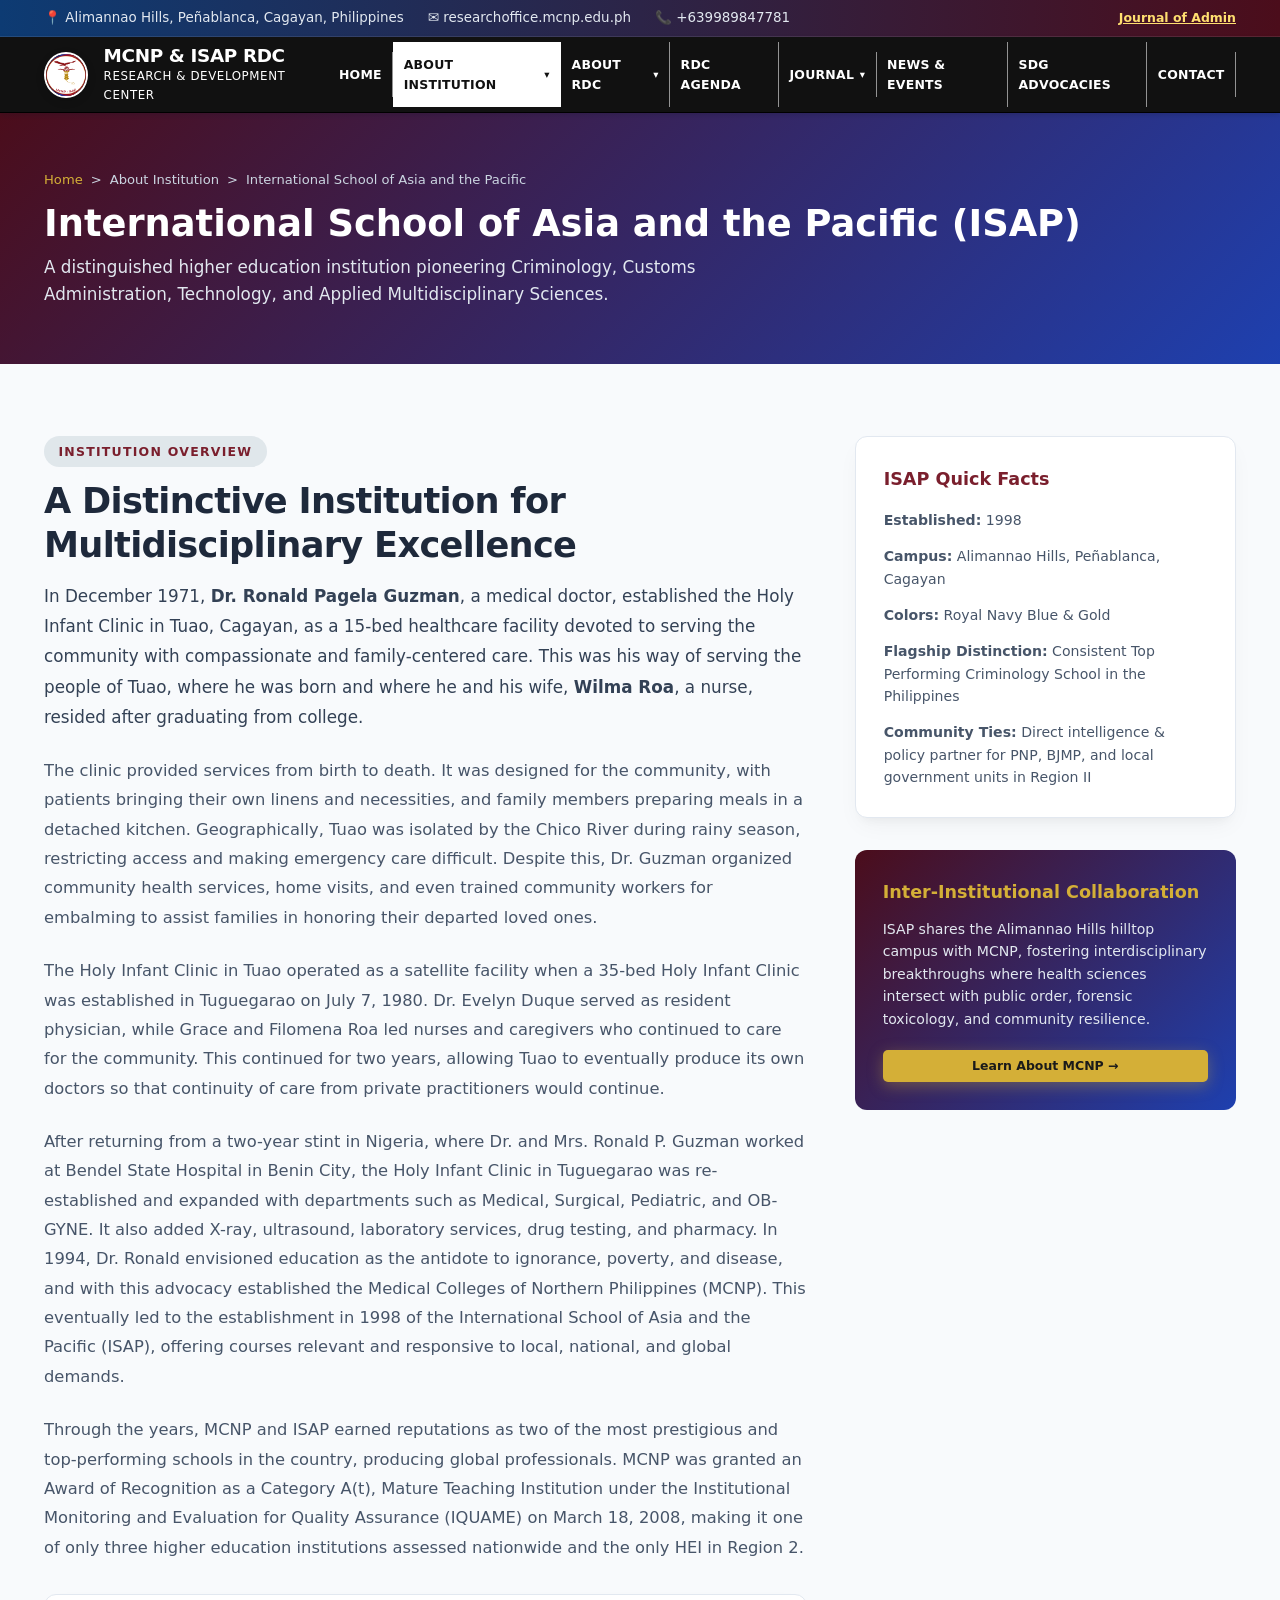
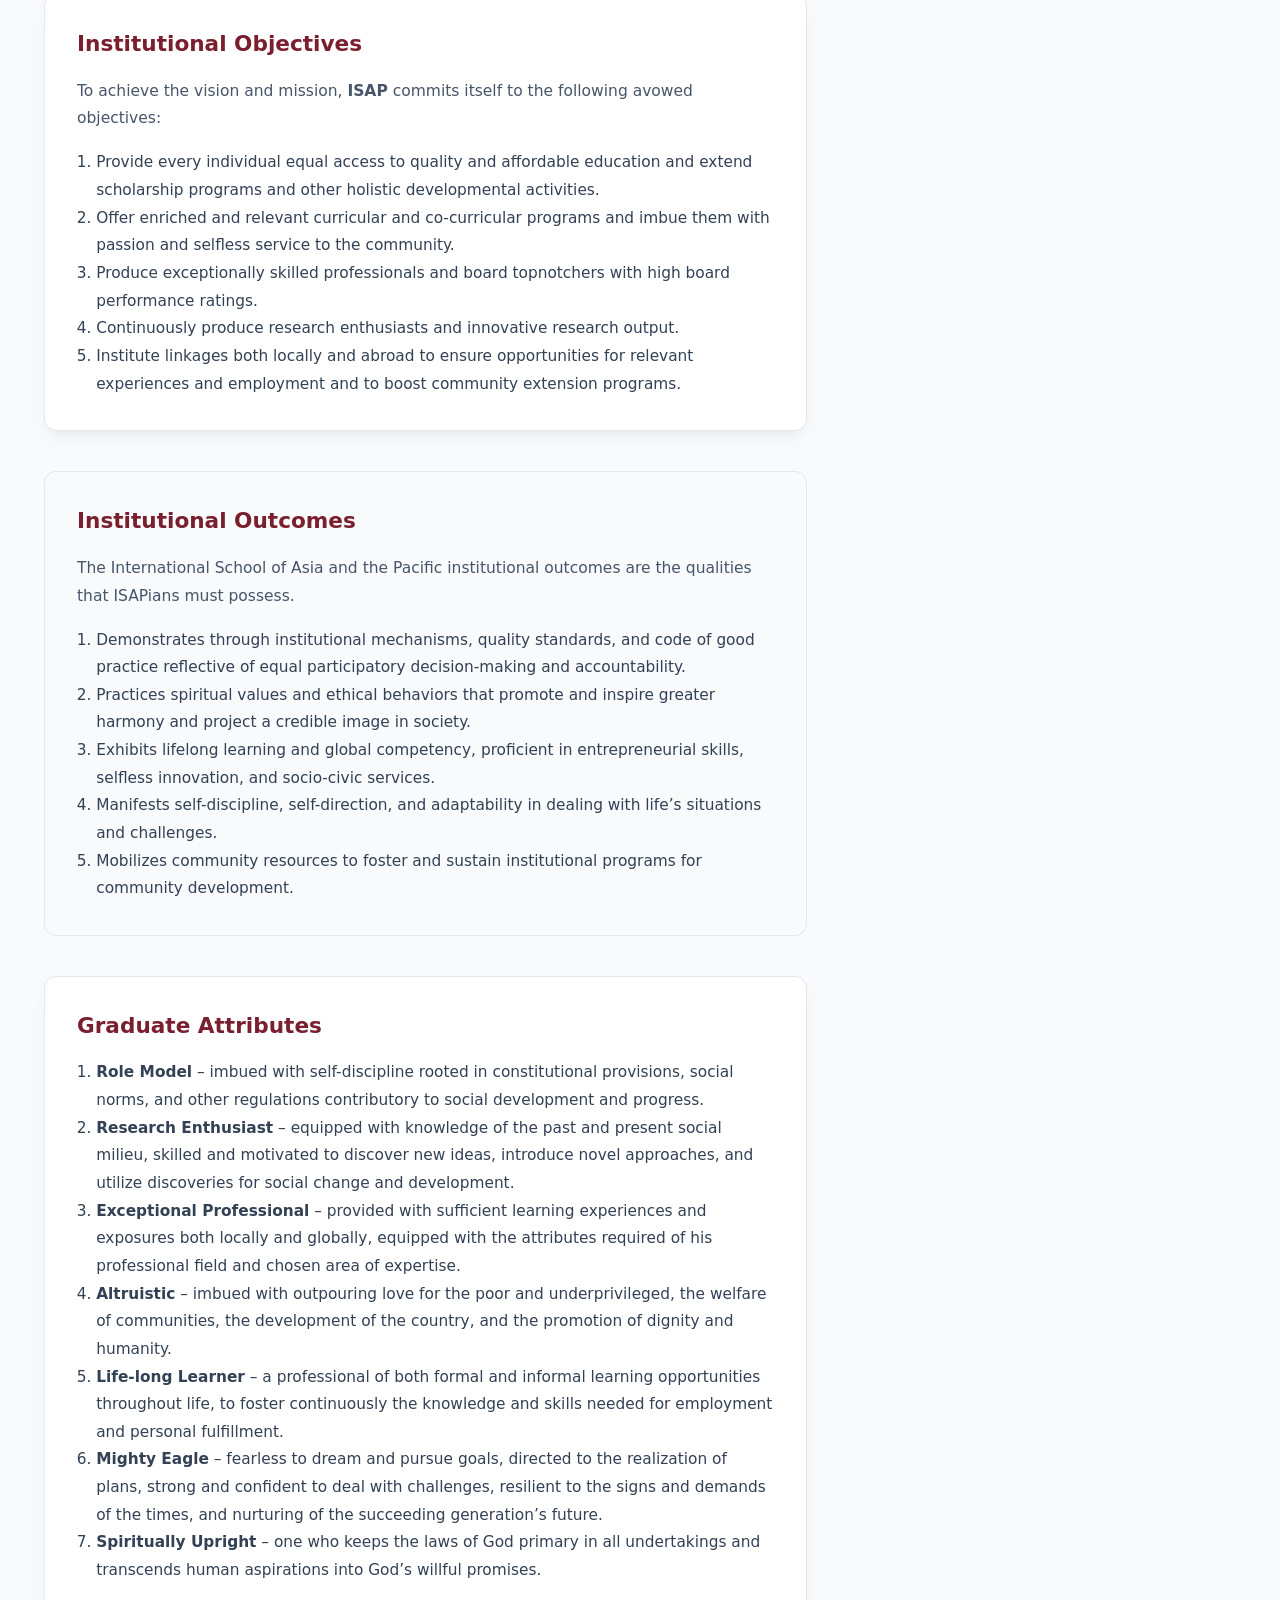
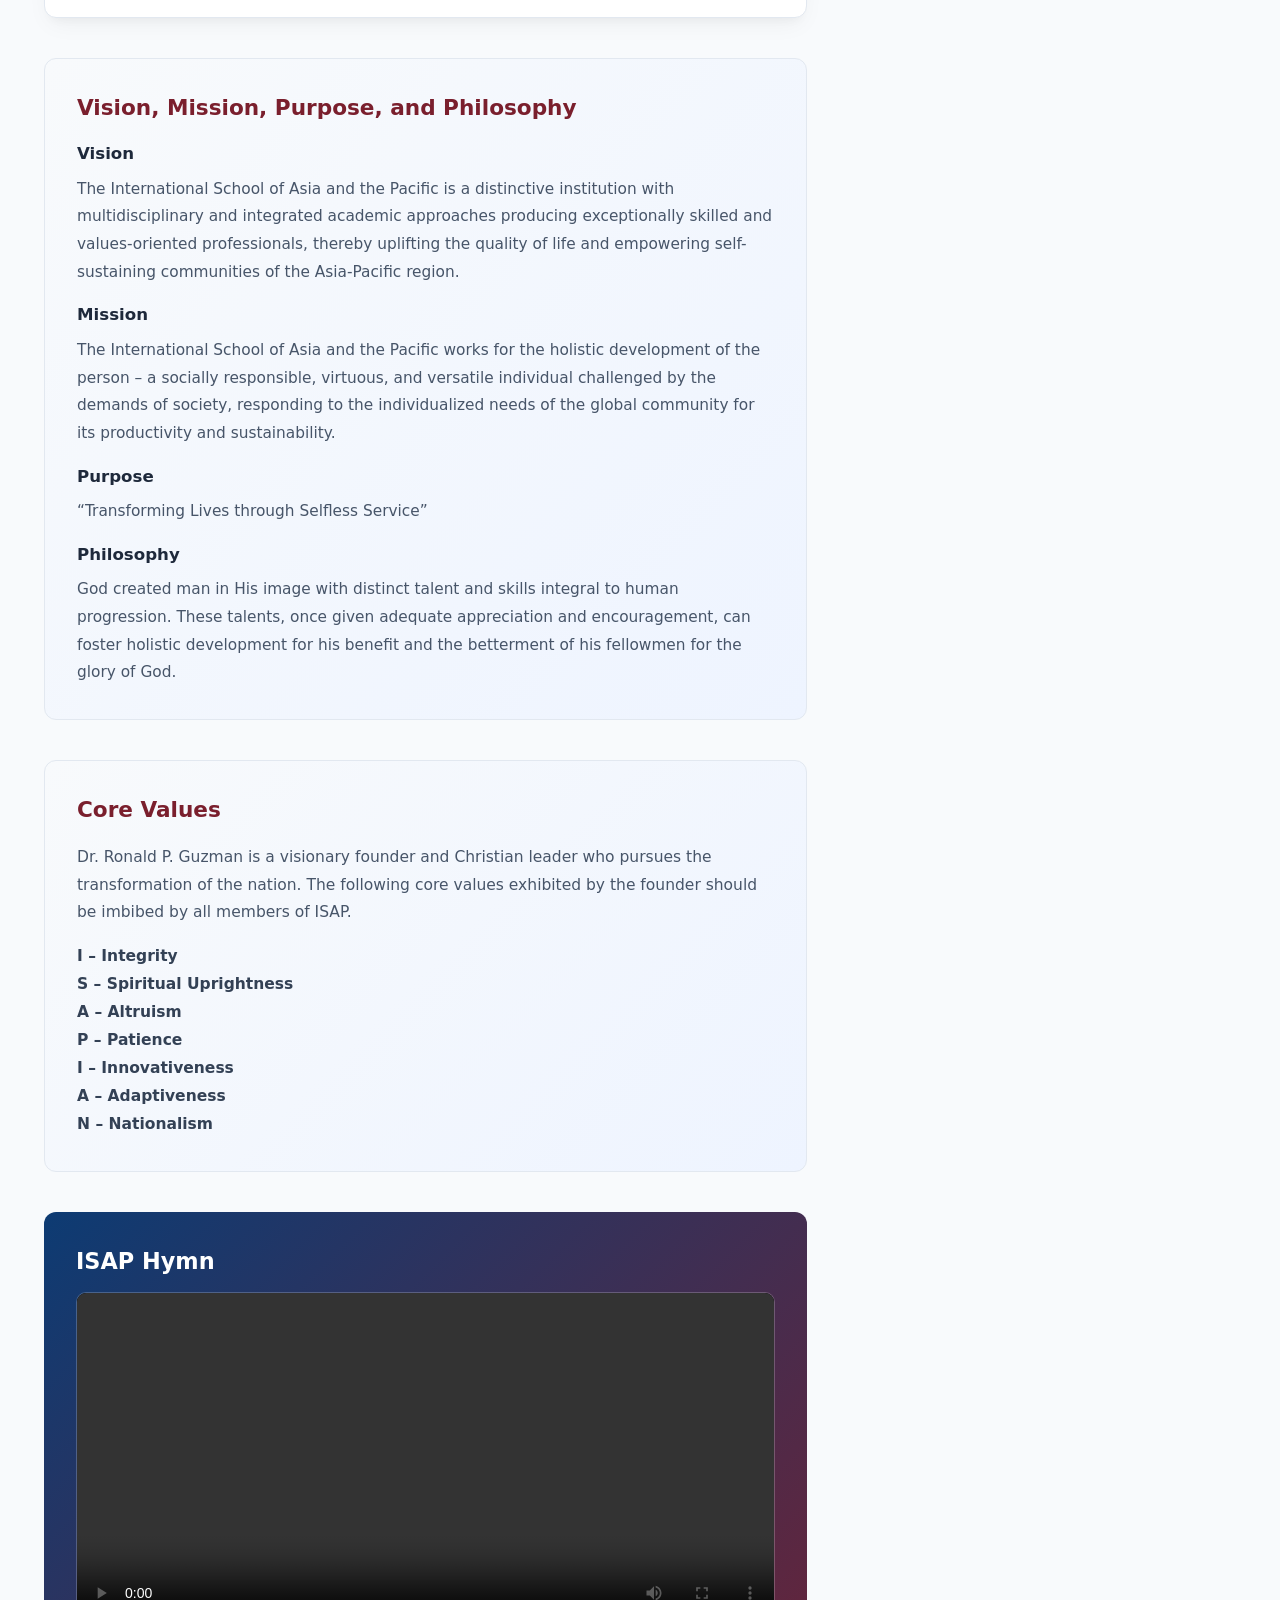
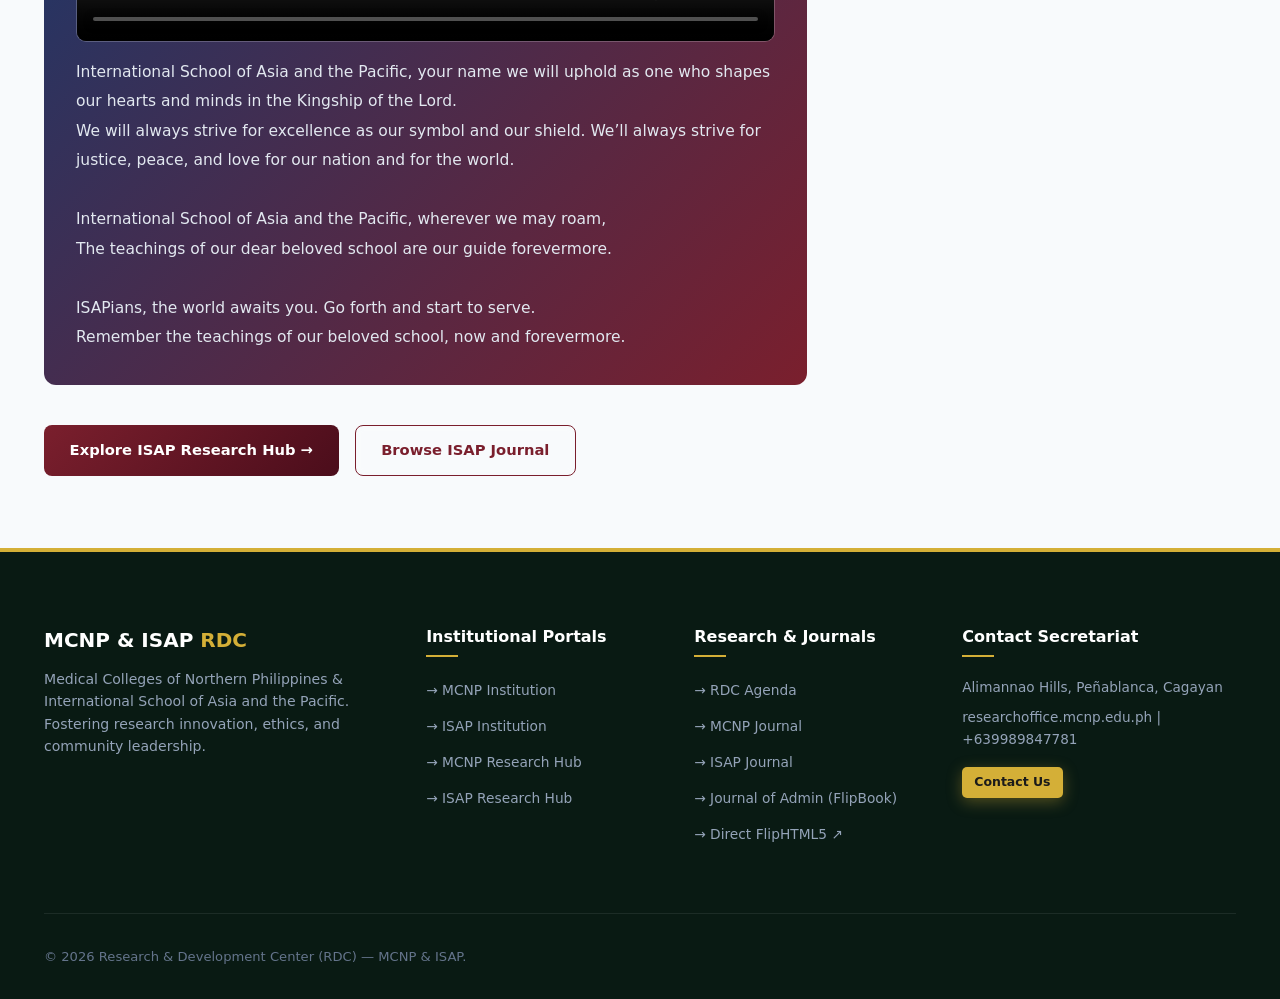
==== commit 27a6d536: "Enhance News & Events experience, unify navigation, and add interactive modal features" ====
--- a/about-isap.html
+++ b/about-isap.html
@@ -105,9 +105,8 @@
               </div>
             </li>
 
-            <li class="nav-item dropdown">
-              <a href="news.html" class="nav-link">NEWS <span class="arrow">&#9662;</span></a>
-              <div class="dropdown-menu"><a href="news.html" class="dropdown-link"><span>News</span></a><a href="news-events.html" class="dropdown-link"><span>Events</span></a></div>
+            <li class="nav-item">
+              <a href="news-events.html" class="nav-link">NEWS &amp; EVENTS</a>
             </li>
 
             <li class="nav-item">
--- a/css/style.css
+++ b/css/style.css
@@ -3543,4 +3543,145 @@
   color: #0f172a;
   margin-bottom: 0.5rem;
   font-size: 1.15rem;
+}
+
+/* Modal Prev/Next and Action Bar */
+.event-modal-actions-bar {
+  display: flex;
+  align-items: center;
+  justify-content: space-between;
+  padding: 1rem 2.5rem;
+  background: #f1f5f9;
+  border-top: 1px solid #e2e8f0;
+  gap: 1rem;
+  flex-wrap: wrap;
+}
+
+.event-modal-nav-group {
+  display: flex;
+  align-items: center;
+  gap: 0.5rem;
+}
+
+.event-modal-nav-btn {
+  background: #fff;
+  border: 1px solid #cbd5e1;
+  color: #334155;
+  font-weight: 700;
+  font-size: 0.82rem;
+  padding: 0.45rem 0.95rem;
+  border-radius: 6px;
+  cursor: pointer;
+  transition: all 0.2s ease;
+  display: inline-flex;
+  align-items: center;
+  gap: 0.35rem;
+}
+
+.event-modal-nav-btn:hover:not(:disabled) {
+  background: var(--mcnp-green, #0d5c3a);
+  color: #fff;
+  border-color: var(--mcnp-green, #0d5c3a);
+}
+
+.event-modal-nav-btn:disabled {
+  opacity: 0.45;
+  cursor: not-allowed;
+}
+
+.event-modal-copy-btn {
+  background: #fff;
+  border: 1px solid #cbd5e1;
+  color: #334155;
+  font-weight: 600;
+  font-size: 0.82rem;
+  padding: 0.45rem 0.95rem;
+  border-radius: 6px;
+  cursor: pointer;
+  display: inline-flex;
+  align-items: center;
+  gap: 0.35rem;
+  transition: all 0.2s ease;
+}
+
+.event-modal-copy-btn:hover {
+  background: #0f172a;
+  color: #fff;
+  border-color: #0f172a;
+}
+
+/* Search Clear Button */
+.event-search-clear {
+  position: absolute;
+  right: 0.85rem;
+  background: none;
+  border: none;
+  color: #94a3b8;
+  font-size: 1.1rem;
+  cursor: pointer;
+  display: none;
+  align-items: center;
+  justify-content: center;
+  padding: 0;
+  line-height: 1;
+}
+
+.event-search-clear.visible {
+  display: flex;
+}
+
+.event-search-clear:hover {
+  color: #ef4444;
+}
+
+/* Home Page News Impact Strip */
+.news-impact-strip {
+  display: grid;
+  grid-template-columns: repeat(4, 1fr);
+  gap: 1.25rem;
+  margin-top: 2.5rem;
+  padding: 1.75rem 2rem;
+  background: linear-gradient(135deg, #f8fafc 0%, #f1f5f9 100%);
+  border-radius: 14px;
+  border: 1px solid #e2e8f0;
+}
+
+@media (max-width: 768px) {
+  .news-impact-strip {
+    grid-template-columns: repeat(2, 1fr);
+    padding: 1.25rem;
+    gap: 1rem;
+  }
+}
+
+.news-impact-item {
+  display: flex;
+  align-items: center;
+  gap: 0.85rem;
+}
+
+.news-impact-icon {
+  width: 44px;
+  height: 44px;
+  border-radius: 10px;
+  background: #fff;
+  box-shadow: 0 4px 10px rgba(0, 0, 0, 0.06);
+  display: flex;
+  align-items: center;
+  justify-content: center;
+  font-size: 1.25rem;
+  flex-shrink: 0;
+}
+
+.news-impact-number {
+  font-size: 1.35rem;
+  font-weight: 800;
+  color: #0f172a;
+  line-height: 1.1;
+}
+
+.news-impact-label {
+  font-size: 0.76rem;
+  color: #64748b;
+  font-weight: 600;
 }
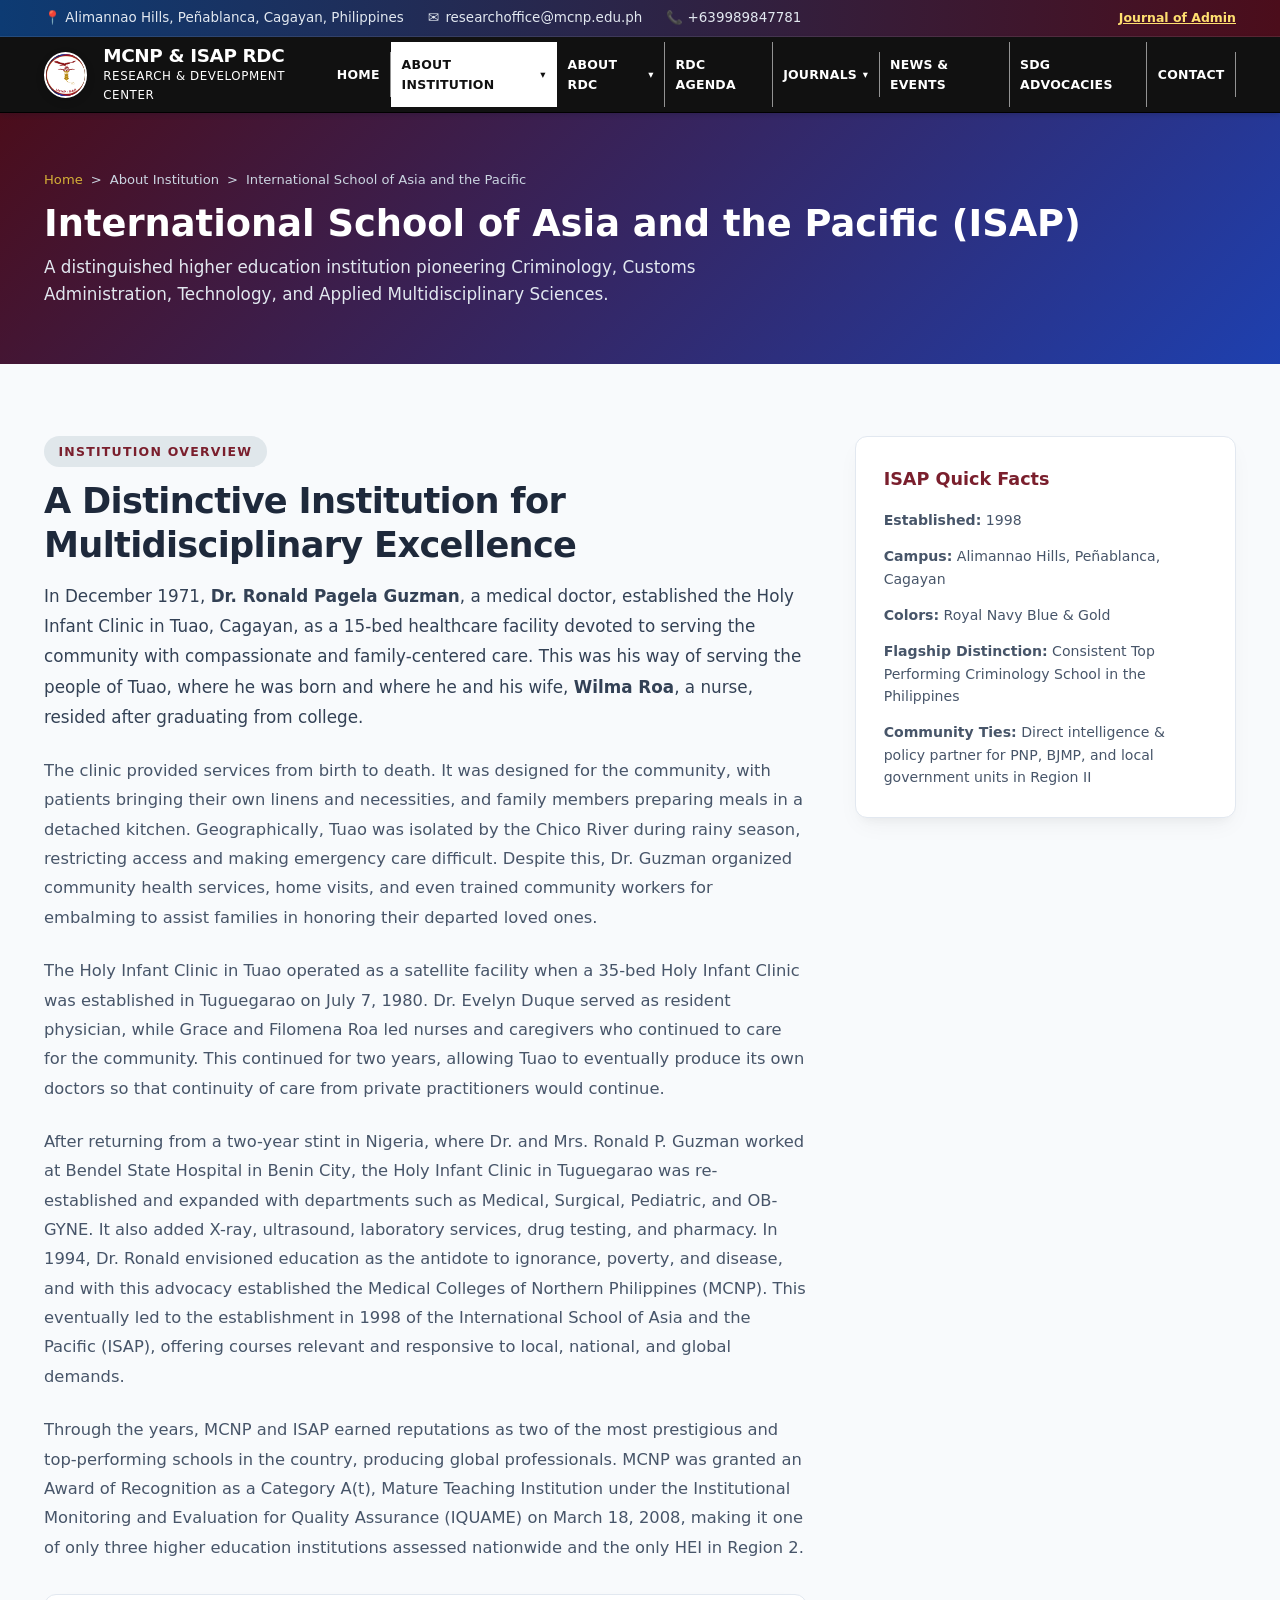
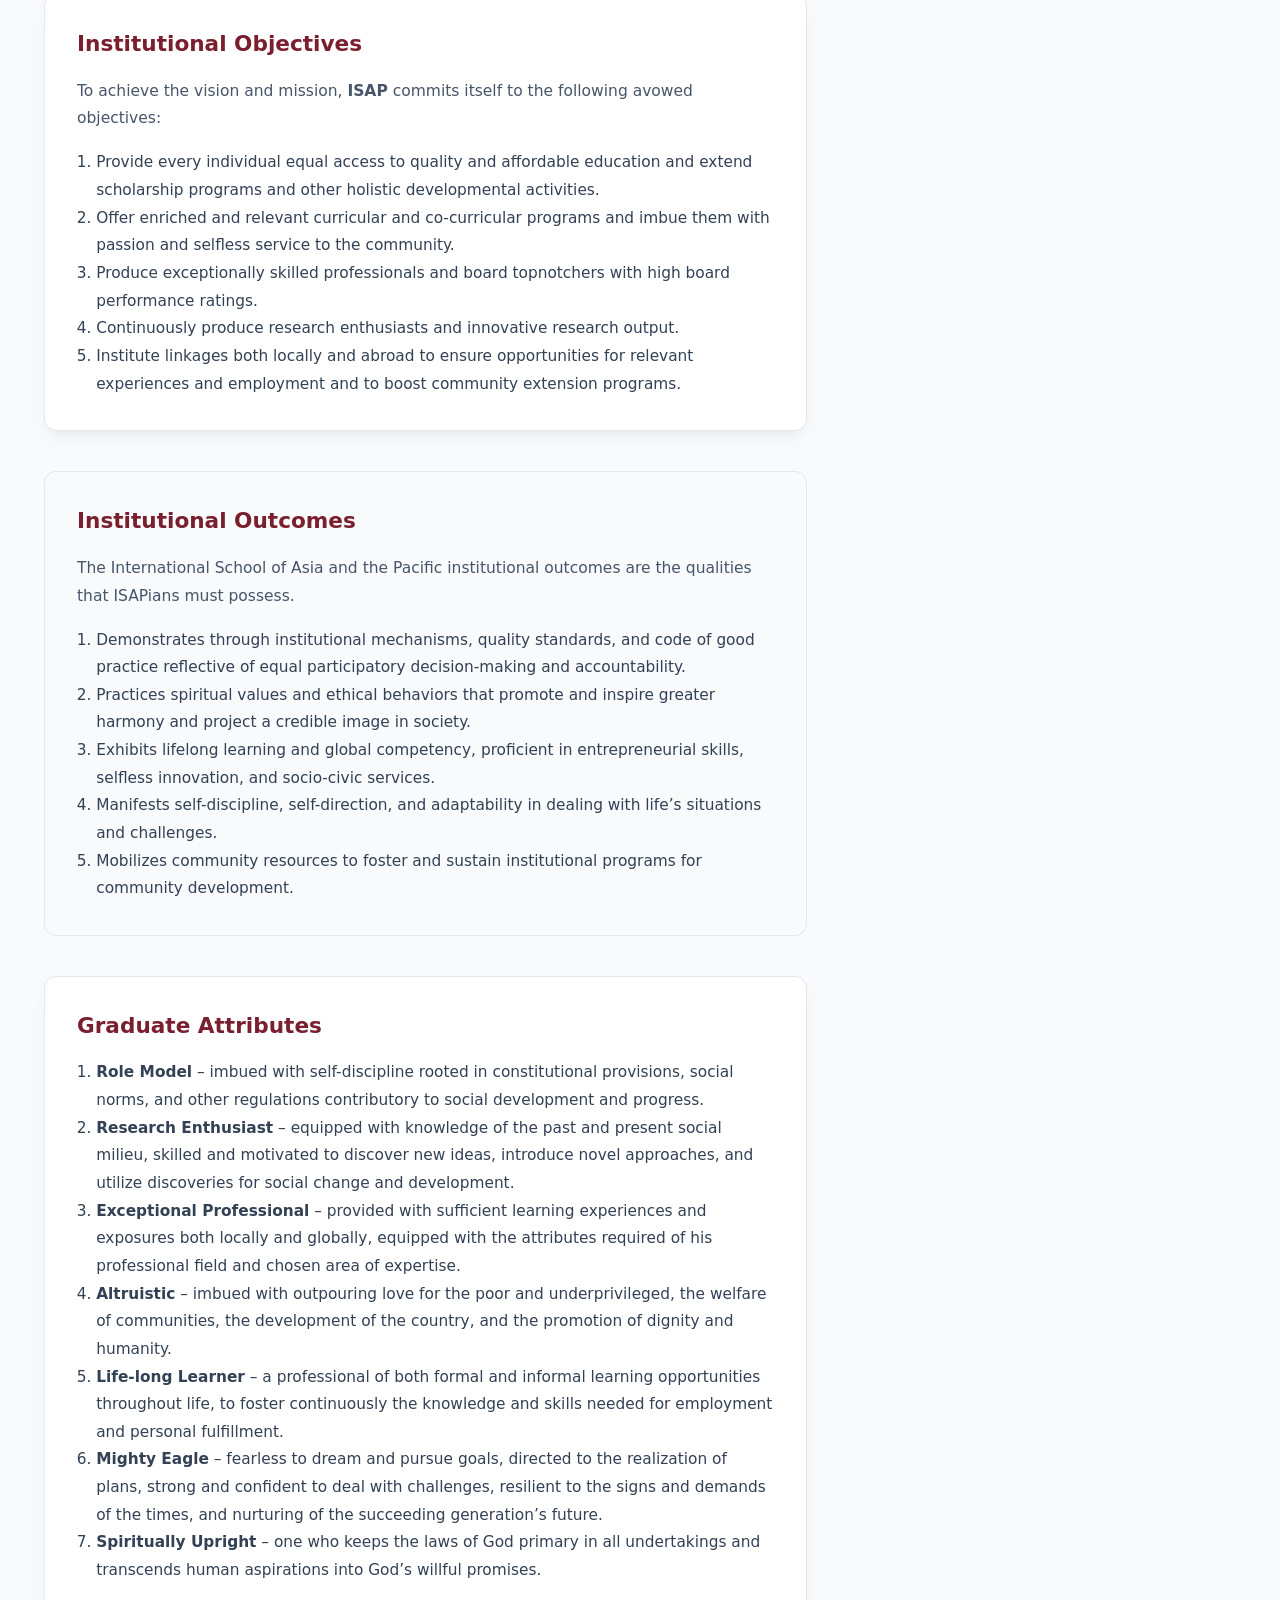
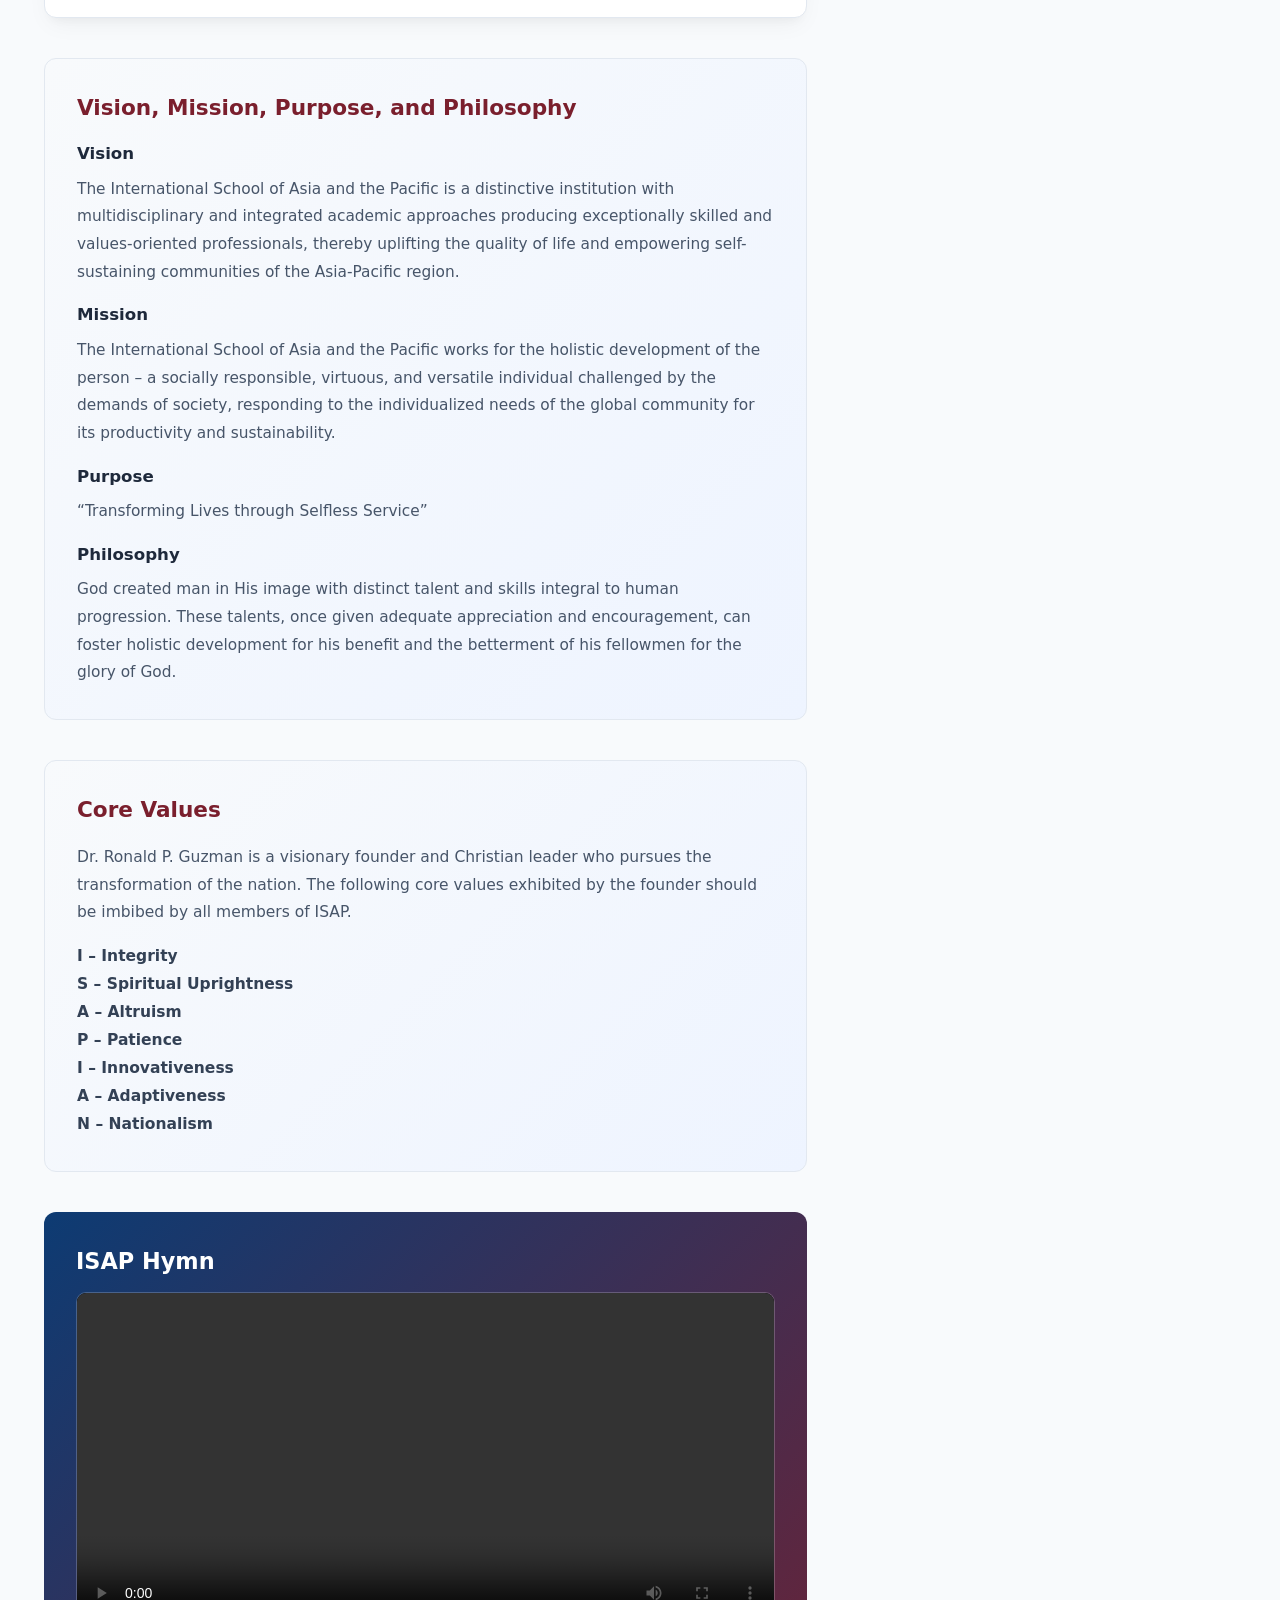
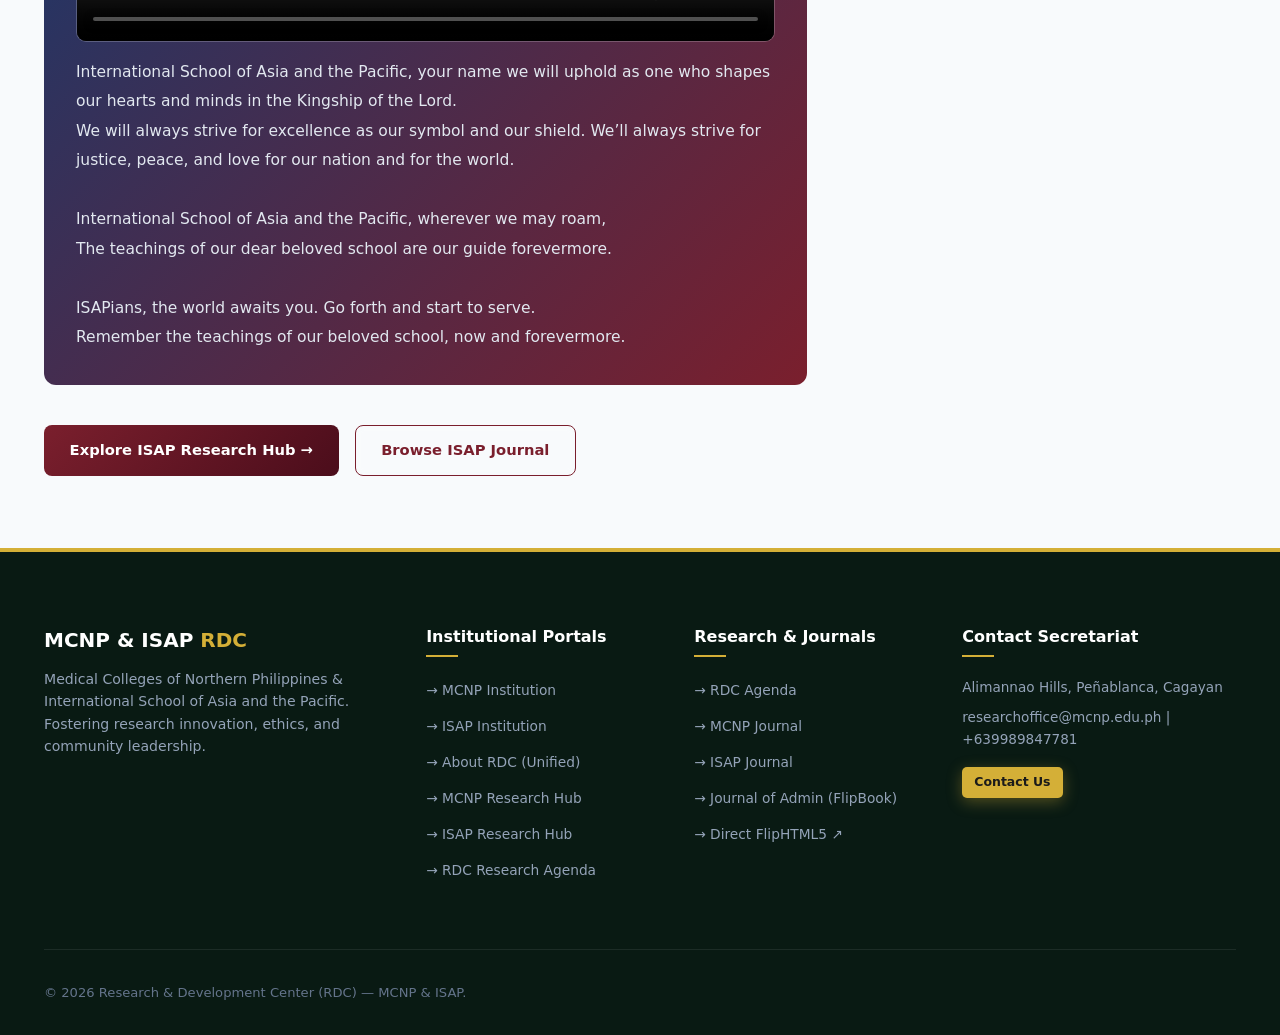
==== commit e3c5e9de: "Update RDC website: add unified About and Journal portals, enhance event galleries, assets, navigati" ====
--- a/about-isap.html
+++ b/about-isap.html
@@ -4,6 +4,23 @@
   <meta charset="UTF-8">
   <meta name="viewport" content="width=device-width, initial-scale=1.0">
   <title>About ISAP | International School of Asia and the Pacific</title>
+  <meta name="description" content="Learn about the International School of Asia and the Pacific (ISAP) — a distinguished institution for multidisciplinary education, criminological research, accountancy, customs, and business leadership in Region II.">
+  <link rel="icon" type="image/png" href="assets/rdc-logo.png">
+  <link rel="apple-touch-icon" href="assets/rdc-logo.png">
+
+  <!-- Open Graph / Facebook / Messenger -->
+  <meta property="og:type" content="website">
+  <meta property="og:title" content="About ISAP | International School of Asia and the Pacific">
+  <meta property="og:description" content="Discover ISAP — a distinguished institution for multidisciplinary education, criminological research, and business leadership in Region II.">
+  <meta property="og:image" content="assets/rdc-logo.png">
+  <meta property="og:site_name" content="MCNP &amp; ISAP RDC">
+
+  <!-- Twitter / X Cards -->
+  <meta name="twitter:card" content="summary">
+  <meta name="twitter:title" content="About ISAP | International School of Asia and the Pacific">
+  <meta name="twitter:description" content="Discover ISAP — a distinguished institution for multidisciplinary education, criminological research, and business leadership in Region II.">
+  <meta name="twitter:image" content="assets/rdc-logo.png">
+
   <link rel="stylesheet" href="css/style.css">
 </head>
 <body>
@@ -13,7 +30,7 @@
     <div class="container">
       <div class="topbar-info">
         <span>📍 Alimannao Hills, Peñablanca, Cagayan, Philippines</span>
-        <span>✉️ researchoffice.mcnp.edu.ph</span>
+        <span>✉️ <a href="mailto:researchoffice@mcnp.edu.ph" style="color:inherit">researchoffice@mcnp.edu.ph</a></span>
         <span>📞 +639989847781</span>
       </div>
       <div class="topbar-right">
@@ -61,16 +78,20 @@
 
             <!-- Dropdown: ABOUT RDC -->
             <li class="nav-item dropdown">
-              <a href="about-rdc-mcnp.html" class="nav-link">
+              <a href="about-rdc.html" class="nav-link">
                 ABOUT RDC <span class="arrow">&#9662;</span>
               </a>
               <div class="dropdown-menu">
+                <a href="about-rdc.html" class="dropdown-link">
+                  <span>About RDC (Unified Overview)</span>
+                  <span class="dropdown-badge badge-admin">ALL</span>
+                </a>
                 <a href="about-rdc-mcnp.html" class="dropdown-link">
-                  <span>MCNP Research &amp; Development</span>
+                  <span>MCNP Health Research Wing</span>
                   <span class="dropdown-badge badge-mcnp">MCNP</span>
                 </a>
                 <a href="about-rdc-isap.html" class="dropdown-link">
-                  <span>ISAP Research &amp; Development</span>
+                  <span>ISAP Multidisciplinary Wing</span>
                   <span class="dropdown-badge badge-isap">ISAP</span>
                 </a>
               </div>
@@ -82,10 +103,14 @@
 
             <!-- Dropdown: JOURNAL -->
             <li class="nav-item dropdown">
-              <a href="journal-mcnp.html" class="nav-link">
-                JOURNAL <span class="arrow">&#9662;</span>
+              <a href="journal.html" class="nav-link">
+                JOURNALS <span class="arrow">&#9662;</span>
               </a>
               <div class="dropdown-menu">
+                <a href="journal.html" class="dropdown-link">
+                  <span>All Journals Portal (Overview)</span>
+                  <span class="dropdown-badge badge-admin">ALL</span>
+                </a>
                 <a href="journal-mcnp.html" class="dropdown-link">
                   <span>MCNP Health &amp; Allied Sciences</span>
                   <span class="dropdown-badge badge-mcnp">MCNP</span>
@@ -138,7 +163,7 @@
   <!-- Main Content -->
   <main class="section">
     <div class="container">
-      <div style="display: grid; grid-template-columns: 2fr 1fr; gap: 3rem; align-items: start;">
+      <div class="about-layout-grid">
         <div>
           <span class="section-tag" style="color: var(--isap-blue); background: rgba(11, 60, 93, 0.1);">Institution Overview</span>
           <h2 class="section-title">A Distinctive Institution for Multidisciplinary Excellence</h2>
@@ -269,7 +294,7 @@
 
         <!-- Sidebar -->
         <div>
-          <div style="background: var(--white); border-radius: 12px; padding: 1.75rem; border: 1px solid var(--border-color); box-shadow: var(--card-shadow); margin-bottom: 2rem;">
+          <div style="background: var(--white); border-radius: 12px; padding: 1.75rem; border: 1px solid var(--border-color); box-shadow: var(--card-shadow);">
             <h4 style="font-size: 1.1rem; color: var(--isap-blue); margin-bottom: 1rem;">ISAP Quick Facts</h4>
             <ul style="display: flex; flex-direction: column; gap: 0.85rem; font-size: 0.88rem; color: #475569;">
               <li><strong>Established:</strong> 1998</li>
@@ -279,14 +304,6 @@
               <li><strong>Community Ties:</strong> Direct intelligence &amp; policy partner for PNP, BJMP, and local government units in Region II</li>
             </ul>
           </div>
-
-          <div style="background: linear-gradient(135deg, var(--isap-blue-dark), #1e40af); color: #fff; border-radius: 12px; padding: 1.75rem;">
-            <h4 style="font-size: 1.1rem; color: var(--gold); margin-bottom: 0.75rem;">Inter-Institutional Collaboration</h4>
-            <p style="font-size: 0.88rem; line-height: 1.6; color: #e2e8f0; margin-bottom: 1.25rem;">
-              ISAP shares the Alimannao Hills hilltop campus with MCNP, fostering interdisciplinary breakthroughs where health sciences intersect with public order, forensic toxicology, and community resilience.
-            </p>
-            <a href="about-mcnp.html" class="btn btn-sm btn-gold" style="width: 100%; justify-content: center;">Learn About MCNP &rarr;</a>
-          </div>
         </div>
       </div>
     </div>
@@ -305,8 +322,10 @@
           <ul class="footer-links">
             <li><a href="about-mcnp.html">&rarr; MCNP Institution</a></li>
             <li><a href="about-isap.html">&rarr; ISAP Institution</a></li>
+            <li><a href="about-rdc.html">&rarr; About RDC (Unified)</a></li>
             <li><a href="about-rdc-mcnp.html">&rarr; MCNP Research Hub</a></li>
             <li><a href="about-rdc-isap.html">&rarr; ISAP Research Hub</a></li>
+            <li><a href="rdc-agenda.html">&rarr; RDC Research Agenda</a></li>
           </ul>
         </div>
         <div class="footer-col">
@@ -322,7 +341,7 @@
         <div class="footer-col">
           <h5>Contact Secretariat</h5>
           <p style="font-size: 0.85rem; color: #94a3b8; margin-bottom: 0.5rem;">Alimannao Hills, Peñablanca, Cagayan</p>
-          <p style="font-size: 0.85rem; color: #94a3b8; margin-bottom: 0.5rem;">researchoffice.mcnp.edu.ph | +639989847781</p>
+          <p style="font-size: 0.85rem; color: #94a3b8; margin-bottom: 0.5rem;"><a href="mailto:researchoffice@mcnp.edu.ph" style="color: inherit;">researchoffice@mcnp.edu.ph</a> | +639989847781</p>
           <a href="contact.html" class="btn btn-sm btn-gold" style="margin-top: 0.5rem;">Contact Us</a>
         </div>
       </div>
--- a/css/style.css
+++ b/css/style.css
@@ -368,10 +368,10 @@
    ========================================================================== */
 .hero-section {
   position: relative;
-  background: linear-gradient(135deg, rgba(13, 59, 115, 0.97) 0%, rgba(122, 31, 45, 0.92) 100%),
-              url('data:image/svg+xml;utf8,<svg xmlns="http://www.w3.org/2000/svg" width="60" height="60" viewBox="0 0 60 60"><circle cx="30" cy="30" r="1.5" fill="rgba(255,255,255,0.06)"/></svg>');
+  background: linear-gradient(135deg, rgba(13, 59, 115, 0.90) 0%, rgba(13, 59, 115, 0.82) 48%, rgba(122, 31, 45, 0.85) 100%),
+              url('../assets/hero-campus-bg.jpg') center/cover no-repeat;
   color: var(--white);
-  padding: 5rem 0 4.5rem;
+  padding: 5.5rem 0 5rem;
   overflow: hidden;
 }
 
@@ -406,6 +406,76 @@
   display: flex;
   gap: 1rem;
   flex-wrap: wrap;
+}
+
+/* Hero Official RDC Logo Presentation */
+.hero-visual {
+  display: flex;
+  justify-content: center;
+  align-items: center;
+  width: 100%;
+}
+
+.hero-logo-wrapper {
+  position: relative;
+  display: flex;
+  flex-direction: column;
+  align-items: center;
+  justify-content: center;
+  padding: 1.5rem 1rem;
+  width: 100%;
+  max-width: 440px;
+}
+
+.hero-logo-glow {
+  position: absolute;
+  top: 42%;
+  left: 50%;
+  transform: translate(-50%, -50%);
+  width: 320px;
+  height: 320px;
+  background: radial-gradient(circle, rgba(212, 175, 55, 0.35) 0%, rgba(212, 175, 55, 0.12) 45%, transparent 70%);
+  border-radius: 50%;
+  filter: blur(24px);
+  pointer-events: none;
+  z-index: 1;
+  animation: logo-glow-pulse 4s ease-in-out infinite alternate;
+}
+
+@keyframes logo-glow-pulse {
+  0% {
+    transform: translate(-50%, -50%) scale(0.92);
+    opacity: 0.65;
+  }
+  100% {
+    transform: translate(-50%, -50%) scale(1.12);
+    opacity: 1;
+  }
+}
+
+.hero-rdc-logo {
+  position: relative;
+  z-index: 2;
+  width: 100%;
+  max-width: 330px;
+  height: auto;
+  max-height: 420px;
+  object-fit: contain;
+  filter: drop-shadow(0 15px 30px rgba(0, 0, 0, 0.45)) drop-shadow(0 0 25px rgba(212, 175, 55, 0.35));
+  transition: transform 0.4s cubic-bezier(0.2, 0.8, 0.2, 1), filter 0.4s ease;
+  user-select: none;
+}
+
+.hero-rdc-logo:hover {
+  transform: scale(1.05) translateY(-5px);
+  filter: drop-shadow(0 25px 40px rgba(0, 0, 0, 0.55)) drop-shadow(0 0 35px rgba(212, 175, 55, 0.6));
+}
+
+.hero-logo-tagline {
+  position: relative;
+  z-index: 2;
+  margin-top: 1.25rem;
+  text-align: center;
 }
 
 .sdg-showcase {
@@ -1762,6 +1832,367 @@
   }
 }
 
+/* ========================================================
+   ENHANCED SOP MATRIX: ALIGNED STEP -> RESPONSIBLE -> REQUIREMENT
+   ======================================================== */
+.rdc-sop-controls {
+  display: flex;
+  justify-content: space-between;
+  align-items: center;
+  flex-wrap: wrap;
+  gap: 0.75rem;
+  margin-bottom: 1.25rem;
+  padding-bottom: 0.85rem;
+  border-bottom: 1px solid var(--border-color);
+}
+
+.rdc-sop-controls-text {
+  font-size: 0.88rem;
+  color: #475569;
+}
+
+.rdc-sop-btn-group {
+  display: flex;
+  gap: 0.5rem;
+}
+
+.rdc-sop-toggle-btn {
+  background: #f8fafc;
+  border: 1px solid #cbd5e1;
+  color: #334155;
+  font-size: 0.8rem;
+  font-weight: 700;
+  padding: 0.45rem 0.85rem;
+  border-radius: 6px;
+  cursor: pointer;
+  transition: var(--transition);
+  display: inline-flex;
+  align-items: center;
+  gap: 0.4rem;
+}
+
+.rdc-sop-toggle-btn:hover {
+  background: #e2e8f0;
+  color: #0f172a;
+}
+
+.rdc-sop-stage {
+  border: 1px solid #e2e8f0;
+  border-radius: 10px;
+  margin-bottom: 1rem;
+  overflow: hidden;
+  background: #ffffff;
+  box-shadow: 0 2px 8px rgba(0, 0, 0, 0.03);
+  transition: all 0.2s ease;
+}
+
+.rdc-sop-stage[open] {
+  border-color: #cbd5e1;
+  box-shadow: 0 6px 16px rgba(0, 0, 0, 0.06);
+}
+
+.rdc-sop-stage summary {
+  cursor: pointer;
+  padding: 1.1rem 1.35rem;
+  color: #0f172a;
+  font-weight: 700;
+  font-size: 1.02rem;
+  background: #f8fafc;
+  display: flex;
+  align-items: center;
+  justify-content: space-between;
+  gap: 1rem;
+  transition: background 0.2s ease;
+  user-select: none;
+}
+
+.rdc-sop-stage summary:hover {
+  background: #f1f5f9;
+}
+
+.rdc-sop-stage[open] summary {
+  background: #f0fdf4;
+  border-bottom: 1px solid #bbf7d0;
+  color: var(--mcnp-green);
+}
+
+.rdc-sop-stage-badge {
+  font-size: 0.74rem;
+  font-weight: 700;
+  padding: 0.25rem 0.65rem;
+  border-radius: 999px;
+  background: rgba(13, 92, 58, 0.12);
+  color: var(--mcnp-green);
+  letter-spacing: 0.03em;
+  white-space: nowrap;
+}
+
+.rdc-sop-stage-desc {
+  padding: 0.95rem 1.35rem 0.5rem;
+  font-size: 0.9rem;
+  color: #475569;
+  line-height: 1.6;
+}
+
+.rdc-sop-downloads-bar {
+  display: flex;
+  align-items: center;
+  justify-content: space-between;
+  flex-wrap: wrap;
+  gap: 0.75rem;
+  padding: 0.75rem 1.35rem;
+  background: #fafafa;
+  border-top: 1px dashed var(--border-color);
+  border-bottom: 1px solid var(--border-color);
+  font-size: 0.82rem;
+}
+
+.rdc-sop-downloads-bar .downloads-label {
+  font-weight: 700;
+  color: #334155;
+  display: inline-flex;
+  align-items: center;
+  gap: 0.4rem;
+}
+
+/* Aligned Table Matrix */
+.rdc-sop-matrix-container {
+  overflow-x: auto;
+  padding: 1rem 1.35rem 1.35rem;
+}
+
+.rdc-sop-matrix {
+  width: 100%;
+  border-collapse: separate;
+  border-spacing: 0;
+  font-size: 0.88rem;
+  border: 1px solid #e2e8f0;
+  border-radius: 8px;
+  overflow: hidden;
+}
+
+.rdc-sop-matrix thead th {
+  background: #0f172a;
+  color: #f8fafc;
+  padding: 0.85rem 1.1rem;
+  font-weight: 700;
+  font-size: 0.8rem;
+  text-transform: uppercase;
+  letter-spacing: 0.05em;
+  text-align: left;
+  border-bottom: 2px solid var(--gold);
+}
+
+.rdc-sop-matrix th.col-step {
+  width: 42%;
+}
+
+.rdc-sop-matrix th.col-resp {
+  width: 27%;
+}
+
+.rdc-sop-matrix th.col-req {
+  width: 31%;
+}
+
+.rdc-sop-matrix tbody tr {
+  transition: background 0.15s ease;
+  border-bottom: 1px solid #e2e8f0;
+}
+
+.rdc-sop-matrix tbody tr:last-child {
+  border-bottom: none;
+}
+
+.rdc-sop-matrix tbody tr:nth-child(even) {
+  background: #f8fafc;
+}
+
+.rdc-sop-matrix tbody tr:hover {
+  background: #f0fdf4;
+}
+
+.rdc-sop-matrix td {
+  padding: 1rem 1.1rem;
+  vertical-align: top;
+  line-height: 1.55;
+  border-bottom: 1px solid #e2e8f0;
+}
+
+.rdc-sop-matrix tr:last-child td {
+  border-bottom: none;
+}
+
+/* Step cell */
+.sop-step-number {
+  display: inline-flex;
+  align-items: center;
+  justify-content: center;
+  width: 28px;
+  height: 28px;
+  background: var(--mcnp-green);
+  color: #ffffff;
+  border-radius: 50%;
+  font-weight: 800;
+  font-size: 0.76rem;
+  margin-right: 0.65rem;
+  flex-shrink: 0;
+  box-shadow: 0 2px 5px rgba(13, 92, 58, 0.25);
+}
+
+.sop-step-content {
+  display: flex;
+  align-items: flex-start;
+}
+
+.sop-step-text strong {
+  display: block;
+  color: #0f172a;
+  font-size: 0.92rem;
+  margin-bottom: 0.25rem;
+}
+
+.sop-step-text span {
+  color: #475569;
+  font-size: 0.86rem;
+}
+
+/* Responsible Person Cell */
+.sop-person-badge {
+  display: inline-flex;
+  align-items: center;
+  gap: 0.4rem;
+  padding: 0.35rem 0.65rem;
+  border-radius: 6px;
+  background: #eff6ff;
+  color: #1d4ed8;
+  font-weight: 600;
+  font-size: 0.82rem;
+  line-height: 1.35;
+  margin-bottom: 0.35rem;
+  border: 1px solid #bfdbfe;
+}
+
+.sop-person-list {
+  display: flex;
+  flex-direction: column;
+  gap: 0.35rem;
+}
+
+/* Requirement Cell */
+.sop-req-badge {
+  display: inline-flex;
+  align-items: center;
+  gap: 0.4rem;
+  padding: 0.35rem 0.65rem;
+  border-radius: 6px;
+  background: #fefce8;
+  color: #854d0e;
+  font-weight: 600;
+  font-size: 0.82rem;
+  margin-bottom: 0.35rem;
+  border: 1px solid #fef08a;
+}
+
+.sop-req-items {
+  margin: 0;
+  padding-left: 1.15rem;
+  font-size: 0.85rem;
+  color: #334155;
+  line-height: 1.5;
+}
+
+.sop-req-items li {
+  margin-bottom: 0.3rem;
+}
+
+.sop-req-items li:last-child {
+  margin-bottom: 0;
+}
+
+.sop-req-tag {
+  display: inline-block;
+  font-size: 0.72rem;
+  font-weight: 700;
+  padding: 0.15rem 0.45rem;
+  border-radius: 4px;
+  background: #e2e8f0;
+  color: #334155;
+  margin-top: 0.3rem;
+}
+
+/* Mobile responsive card mode */
+@media (max-width: 768px) {
+  .rdc-sop-matrix thead {
+    display: none;
+  }
+
+  .rdc-sop-matrix,
+  .rdc-sop-matrix tbody,
+  .rdc-sop-matrix tr,
+  .rdc-sop-matrix td {
+    display: block;
+    width: 100%;
+  }
+
+  .rdc-sop-matrix tr {
+    margin-bottom: 1rem;
+    border: 1.5px solid #cbd5e1;
+    border-radius: 8px;
+    background: #ffffff !important;
+    box-shadow: 0 2px 8px rgba(0, 0, 0, 0.04);
+    overflow: hidden;
+  }
+
+  .rdc-sop-matrix td {
+    padding: 0.85rem 1rem;
+    border-bottom: 1px solid #f1f5f9;
+    position: relative;
+  }
+
+  .rdc-sop-matrix td::before {
+    content: attr(data-label);
+    display: block;
+    font-size: 0.72rem;
+    font-weight: 800;
+    text-transform: uppercase;
+    letter-spacing: 0.05em;
+    color: #64748b;
+    margin-bottom: 0.35rem;
+  }
+
+  .rdc-sop-matrix td[data-label="Step"] {
+    background: #f8fafc;
+    border-bottom: 1.5px solid #e2e8f0;
+  }
+}
+
+/* ISAP Portal SOP Theme Overrides */
+.rdc-sop.isap-sop .rdc-sop-stage[open] summary,
+.isap-sop .rdc-sop-stage[open] summary {
+  background: #f0f7ff;
+  border-bottom: 1px solid #bfdbfe;
+  color: var(--isap-blue);
+}
+
+.rdc-sop.isap-sop .rdc-sop-stage-badge,
+.isap-sop .rdc-sop-stage-badge {
+  background: rgba(11, 60, 93, 0.1);
+  color: var(--isap-blue);
+  border: 1px solid rgba(11, 60, 93, 0.2);
+}
+
+.rdc-sop.isap-sop .sop-step-number,
+.isap-sop .sop-step-number {
+  background: var(--isap-blue);
+  box-shadow: 0 2px 5px rgba(11, 60, 93, 0.28);
+}
+
+.rdc-sop.isap-sop .rdc-sop-matrix tbody tr:hover,
+.isap-sop .rdc-sop-matrix tbody tr:hover {
+  background: #f0f7ff;
+}
+
 
 .news-content {
   padding: 1.5rem 1.4rem 1.25rem;
@@ -3165,6 +3596,17 @@
 @media (max-width: 1024px) {
   .hero-grid {
     grid-template-columns: 1fr;
+    gap: 2.5rem;
+  }
+  .hero-visual {
+    margin-top: 1rem;
+  }
+  .hero-logo-wrapper {
+    max-width: 320px;
+    padding: 1rem 0;
+  }
+  .hero-rdc-logo {
+    max-width: 260px;
   }
   .hero-card {
     max-width: 600px;
@@ -3684,4 +4126,609 @@
   font-size: 0.76rem;
   color: #64748b;
   font-weight: 600;
-}+}
+
+/* ==========================================================================
+   JOURNAL PORTAL, FILTERS & CITATION MODAL
+   ========================================================================== */
+.journal-hero-stats {
+  display: grid;
+  grid-template-columns: repeat(4, 1fr);
+  gap: 1.25rem;
+  margin-top: 2rem;
+  padding: 1.5rem;
+  background: rgba(255, 255, 255, 0.12);
+  backdrop-filter: blur(10px);
+  -webkit-backdrop-filter: blur(10px);
+  border-radius: 12px;
+  border: 1px solid rgba(255, 255, 255, 0.2);
+}
+
+@media (max-width: 768px) {
+  .journal-hero-stats {
+    grid-template-columns: repeat(2, 1fr);
+    gap: 1rem;
+    padding: 1rem;
+  }
+}
+
+.journal-stat-box {
+  display: flex;
+  align-items: center;
+  gap: 0.75rem;
+}
+
+.journal-stat-icon {
+  font-size: 1.5rem;
+  line-height: 1;
+}
+
+.journal-stat-val {
+  font-size: 1.18rem;
+  font-weight: 800;
+  color: #fff;
+  line-height: 1.2;
+}
+
+.journal-stat-lbl {
+  font-size: 0.75rem;
+  color: #cbd5e1;
+  font-weight: 600;
+}
+
+/* Journal Switcher Tabs */
+.journal-nav-tabs {
+  display: flex;
+  gap: 0.5rem;
+  overflow-x: auto;
+  padding-bottom: 0.5rem;
+  margin-bottom: 2rem;
+  border-bottom: 2px solid #e2e8f0;
+}
+
+.journal-nav-tab {
+  padding: 0.65rem 1.2rem;
+  border-radius: 8px 8px 0 0;
+  font-size: 0.88rem;
+  font-weight: 700;
+  color: #64748b;
+  background: transparent;
+  border: none;
+  cursor: pointer;
+  white-space: nowrap;
+  transition: all 0.2s ease;
+  position: relative;
+  text-decoration: none;
+  display: inline-flex;
+  align-items: center;
+  gap: 0.45rem;
+}
+
+.journal-nav-tab:hover {
+  color: #1e293b;
+  background: rgba(0, 0, 0, 0.03);
+}
+
+.journal-nav-tab.active {
+  color: var(--mcnp-green);
+  background: #fff;
+  box-shadow: 0 -2px 8px rgba(0,0,0,0.05);
+}
+
+.journal-nav-tab.active::after {
+  content: '';
+  position: absolute;
+  bottom: -2px;
+  left: 0;
+  right: 0;
+  height: 3px;
+  background: var(--mcnp-green);
+}
+
+/* Journal Directory Hub Cards */
+.journal-directory-grid {
+  display: grid;
+  grid-template-columns: repeat(3, 1fr);
+  gap: 1.5rem;
+  margin-bottom: 3rem;
+}
+
+@media (max-width: 960px) {
+  .journal-directory-grid {
+    grid-template-columns: 1fr;
+  }
+}
+
+.journal-hub-card {
+  background: #fff;
+  border-radius: 14px;
+  border: 1px solid #e2e8f0;
+  box-shadow: 0 4px 20px rgba(0,0,0,0.05);
+  padding: 1.75rem;
+  display: flex;
+  flex-direction: column;
+  justify-content: space-between;
+  transition: transform 0.25s ease, box-shadow 0.25s ease;
+}
+
+.journal-hub-card:hover {
+  transform: translateY(-4px);
+  box-shadow: 0 16px 30px rgba(13, 92, 58, 0.12);
+}
+
+.journal-hub-header {
+  margin-bottom: 1rem;
+}
+
+.journal-hub-title {
+  font-size: 1.22rem;
+  font-weight: 800;
+  color: #0f172a;
+  margin: 0.4rem 0;
+  line-height: 1.35;
+}
+
+.journal-hub-desc {
+  font-size: 0.86rem;
+  color: #475569;
+  line-height: 1.6;
+  margin-bottom: 1.25rem;
+}
+
+/* Article Card Polish & Abstract Toggle */
+.article-abstract-content {
+  display: -webkit-box;
+  -webkit-line-clamp: 3;
+  -webkit-box-orient: vertical;
+  overflow: hidden;
+  transition: all 0.3s ease;
+}
+
+.article-abstract-content.expanded {
+  display: block;
+  -webkit-line-clamp: unset;
+}
+
+.article-abstract-btn {
+  background: none;
+  border: none;
+  color: var(--mcnp-green);
+  font-size: 0.78rem;
+  font-weight: 700;
+  cursor: pointer;
+  padding: 0.2rem 0;
+  display: inline-flex;
+  align-items: center;
+  gap: 0.25rem;
+  margin-top: 0.25rem;
+}
+
+.article-abstract-btn:hover {
+  text-decoration: underline;
+}
+
+.article-metrics-bar {
+  display: flex;
+  align-items: center;
+  gap: 0.85rem;
+  flex-wrap: wrap;
+  font-size: 0.76rem;
+  color: #64748b;
+  margin-top: 0.75rem;
+  padding-top: 0.75rem;
+  border-top: 1px dashed #e2e8f0;
+}
+
+.article-actions-row {
+  display: flex;
+  align-items: center;
+  justify-content: space-between;
+  flex-wrap: wrap;
+  gap: 0.75rem;
+  margin-top: 1.25rem;
+  padding-top: 1rem;
+  border-top: 1px solid #f1f5f9;
+}
+
+.article-action-btns {
+  display: flex;
+  align-items: center;
+  gap: 0.5rem;
+  flex-wrap: wrap;
+}
+
+/* Citation Modal */
+.citation-modal-overlay {
+  position: fixed;
+  inset: 0;
+  background: rgba(15, 23, 42, 0.72);
+  backdrop-filter: blur(4px);
+  -webkit-backdrop-filter: blur(4px);
+  z-index: 2050;
+  display: none;
+  align-items: center;
+  justify-content: center;
+  padding: 1.5rem;
+}
+
+.citation-modal-overlay.active {
+  display: flex;
+}
+
+.citation-modal {
+  background: #fff;
+  border-radius: 14px;
+  width: 100%;
+  max-width: 680px;
+  box-shadow: 0 25px 60px rgba(0, 0, 0, 0.3);
+  overflow: hidden;
+  animation: modalFadeIn 0.2s ease-out;
+}
+
+.citation-modal-head {
+  background: linear-gradient(135deg, var(--mcnp-green-dark), #0d5c3a);
+  color: #fff;
+  padding: 1.5rem 1.75rem;
+  display: flex;
+  justify-content: space-between;
+  align-items: center;
+}
+
+.citation-modal-head h3 {
+  font-size: 1.15rem;
+  font-weight: 700;
+  color: #fff;
+  margin: 0;
+  display: flex;
+  align-items: center;
+  gap: 0.5rem;
+}
+
+.citation-modal-close {
+  background: rgba(255, 255, 255, 0.15);
+  border: none;
+  color: #fff;
+  width: 32px;
+  height: 32px;
+  border-radius: 50%;
+  font-size: 1.2rem;
+  cursor: pointer;
+  display: flex;
+  align-items: center;
+  justify-content: center;
+  transition: background 0.15s ease;
+}
+
+.citation-modal-close:hover {
+  background: rgba(255, 255, 255, 0.3);
+}
+
+.citation-modal-body {
+  padding: 1.75rem;
+}
+
+.citation-format-tabs {
+  display: flex;
+  gap: 0.4rem;
+  border-bottom: 2px solid #e2e8f0;
+  margin-bottom: 1.25rem;
+}
+
+.citation-format-btn {
+  background: none;
+  border: none;
+  padding: 0.5rem 1rem;
+  font-size: 0.82rem;
+  font-weight: 700;
+  color: #64748b;
+  cursor: pointer;
+  border-bottom: 2px solid transparent;
+  margin-bottom: -2px;
+  transition: all 0.15s ease;
+}
+
+.citation-format-btn:hover {
+  color: #0f172a;
+}
+
+.citation-format-btn.active {
+  color: var(--mcnp-green);
+  border-bottom-color: var(--mcnp-green);
+}
+
+.citation-code-block {
+  background: #f8fafc;
+  border: 1px solid #e2e8f0;
+  border-radius: 8px;
+  padding: 1.25rem;
+  font-family: 'Segoe UI', system-ui, sans-serif;
+  font-size: 0.88rem;
+  color: #1e293b;
+  line-height: 1.6;
+  position: relative;
+  min-height: 100px;
+  word-break: break-word;
+}
+
+.citation-modal-actions {
+  display: flex;
+  justify-content: flex-end;
+  gap: 0.75rem;
+  margin-top: 1.5rem;
+}
+
+/* Tab Filter for Admin Journal */
+.tab-btn.admin-active {
+  background: var(--gold, #d97706);
+  color: var(--white);
+  border-color: var(--gold, #d97706);
+}
+
+/* SDG Alignment Badges for Journal Articles */
+.article-sdg-strip {
+  display: flex;
+  align-items: center;
+  gap: 0.4rem;
+  flex-wrap: wrap;
+  margin: 0.5rem 0 0.25rem;
+}
+
+.badge-sdg {
+  display: inline-flex;
+  align-items: center;
+  gap: 0.3rem;
+  padding: 0.2rem 0.6rem;
+  border-radius: 4px;
+  font-size: 0.7rem;
+  font-weight: 700;
+  text-transform: uppercase;
+  letter-spacing: 0.02em;
+  color: #fff;
+  line-height: 1.2;
+}
+
+/* Journal Hero Quick Jump Anchors */
+.journal-quick-jumps {
+  display: flex;
+  justify-content: center;
+  align-items: center;
+  gap: 0.6rem;
+  flex-wrap: wrap;
+  margin-top: 1.75rem;
+  padding-top: 1.25rem;
+  border-top: 1px solid rgba(255, 255, 255, 0.15);
+}
+
+.journal-quick-jump-link {
+  display: inline-flex;
+  align-items: center;
+  gap: 0.35rem;
+  background: rgba(255, 255, 255, 0.12);
+  color: #f1f5f9;
+  border: 1px solid rgba(255, 255, 255, 0.2);
+  padding: 0.35rem 0.85rem;
+  border-radius: 9999px;
+  font-size: 0.8rem;
+  font-weight: 600;
+  transition: all 0.2s ease;
+  text-decoration: none;
+}
+
+.journal-quick-jump-link:hover {
+  background: #ffdf70;
+  color: #0f172a;
+  border-color: #ffdf70;
+  transform: translateY(-2px);
+}
+
+/* FlipBook Preview Modal */
+.flipbook-modal-overlay {
+  position: fixed;
+  inset: 0;
+  background: rgba(15, 23, 42, 0.85);
+  backdrop-filter: blur(5px);
+  -webkit-backdrop-filter: blur(5px);
+  z-index: 2060;
+  display: none;
+  align-items: center;
+  justify-content: center;
+  padding: 1rem;
+}
+
+.flipbook-modal-overlay.active {
+  display: flex;
+}
+
+.flipbook-modal {
+  background: #0f172a;
+  border-radius: 16px;
+  width: 100%;
+  max-width: 1060px;
+  height: 86vh;
+  box-shadow: 0 25px 60px rgba(0, 0, 0, 0.5);
+  overflow: hidden;
+  display: flex;
+  flex-direction: column;
+  animation: modalFadeIn 0.2s ease-out;
+}
+
+.flipbook-modal-head {
+  background: linear-gradient(135deg, #1e293b, #0f172a);
+  color: #fff;
+  padding: 0.85rem 1.5rem;
+  display: flex;
+  justify-content: space-between;
+  align-items: center;
+  border-bottom: 1px solid #334155;
+}
+
+.flipbook-modal-head h3 {
+  font-size: 1.05rem;
+  font-weight: 700;
+  color: #ffdf70;
+  margin: 0;
+  display: flex;
+  align-items: center;
+  gap: 0.5rem;
+}
+
+.flipbook-modal-body {
+  flex: 1;
+  position: relative;
+  background: #000;
+}
+
+.flipbook-modal-body iframe {
+  width: 100%;
+  height: 100%;
+  border: none;
+}
+
+/* ==========================================================================
+   Unified About RDC Portal Styles
+   ========================================================================== */
+.about-layout-grid {
+  display: grid;
+  grid-template-columns: 2fr 1fr;
+  gap: 3rem;
+  align-items: start;
+}
+
+@media (max-width: 991px) {
+  .about-layout-grid {
+    grid-template-columns: 1fr;
+    gap: 2rem;
+  }
+}
+
+.about-nav-tabs {
+  display: flex;
+  flex-wrap: wrap;
+  gap: 0.65rem;
+  margin-bottom: 2.5rem;
+  padding-bottom: 1rem;
+  border-bottom: 1px solid var(--border-color);
+}
+
+.about-tab-btn {
+  display: inline-flex;
+  align-items: center;
+  gap: 0.45rem;
+  padding: 0.65rem 1.25rem;
+  font-size: 0.88rem;
+  font-weight: 700;
+  border-radius: 30px;
+  background: #f1f5f9;
+  color: #475569;
+  border: 1px solid transparent;
+  cursor: pointer;
+  transition: all 0.25s ease;
+  text-decoration: none;
+}
+
+.about-tab-btn:hover {
+  background: #e2e8f0;
+  color: #0f172a;
+}
+
+.about-tab-btn.active,
+.about-tab-btn.active-all {
+  background: linear-gradient(135deg, var(--mcnp-green), #0b3c5d);
+  color: #fff;
+  box-shadow: 0 4px 12px rgba(13, 92, 58, 0.25);
+}
+
+.about-tab-btn.active-mcnp {
+  background: var(--mcnp-green);
+  color: #fff;
+}
+
+.about-tab-btn.active-isap {
+  background: var(--isap-blue);
+  color: #fff;
+}
+
+.about-pillars-grid {
+  display: grid;
+  grid-template-columns: 1fr 1fr;
+  gap: 1.75rem;
+  margin-bottom: 3rem;
+}
+
+@media (max-width: 768px) {
+  .about-pillars-grid {
+    grid-template-columns: 1fr;
+  }
+}
+
+.about-pillar-card {
+  background: #fff;
+  border-radius: 14px;
+  padding: 2rem;
+  border: 1px solid var(--border-color);
+  box-shadow: var(--card-shadow);
+  transition: transform 0.25s ease, box-shadow 0.25s ease;
+  position: relative;
+  overflow: hidden;
+}
+
+.about-pillar-card:hover {
+  transform: translateY(-4px);
+  box-shadow: 0 12px 28px rgba(0, 0, 0, 0.1);
+}
+
+.about-pillar-card::before {
+  content: '';
+  position: absolute;
+  top: 0;
+  left: 0;
+  right: 0;
+  height: 4px;
+}
+
+.about-pillar-card.pillar-mcnp::before {
+  background: linear-gradient(90deg, var(--mcnp-green), #108e58);
+}
+
+.about-pillar-card.pillar-isap::before {
+  background: linear-gradient(90deg, var(--isap-blue), #2563eb);
+}
+
+.about-services-grid {
+  display: grid;
+  grid-template-columns: repeat(auto-fit, minmax(280px, 1fr));
+  gap: 1.5rem;
+  margin-top: 1.5rem;
+}
+
+.about-service-card {
+  background: #fff;
+  border: 1px solid var(--border-color);
+  border-radius: 12px;
+  padding: 1.75rem;
+  transition: transform 0.2s ease, box-shadow 0.2s ease, border-color 0.2s ease;
+}
+
+.about-service-card:hover {
+  transform: translateY(-3px);
+  box-shadow: 0 10px 24px rgba(0, 0, 0, 0.08);
+  border-color: var(--gold);
+}
+
+.about-service-icon {
+  width: 48px;
+  height: 48px;
+  border-radius: 10px;
+  background: #f8fafc;
+  display: flex;
+  align-items: center;
+  justify-content: center;
+  font-size: 1.5rem;
+  margin-bottom: 1rem;
+}
+
+.about-wing-section {
+  scroll-margin-top: 5rem;
+  margin-bottom: 3.5rem;
+}
+
